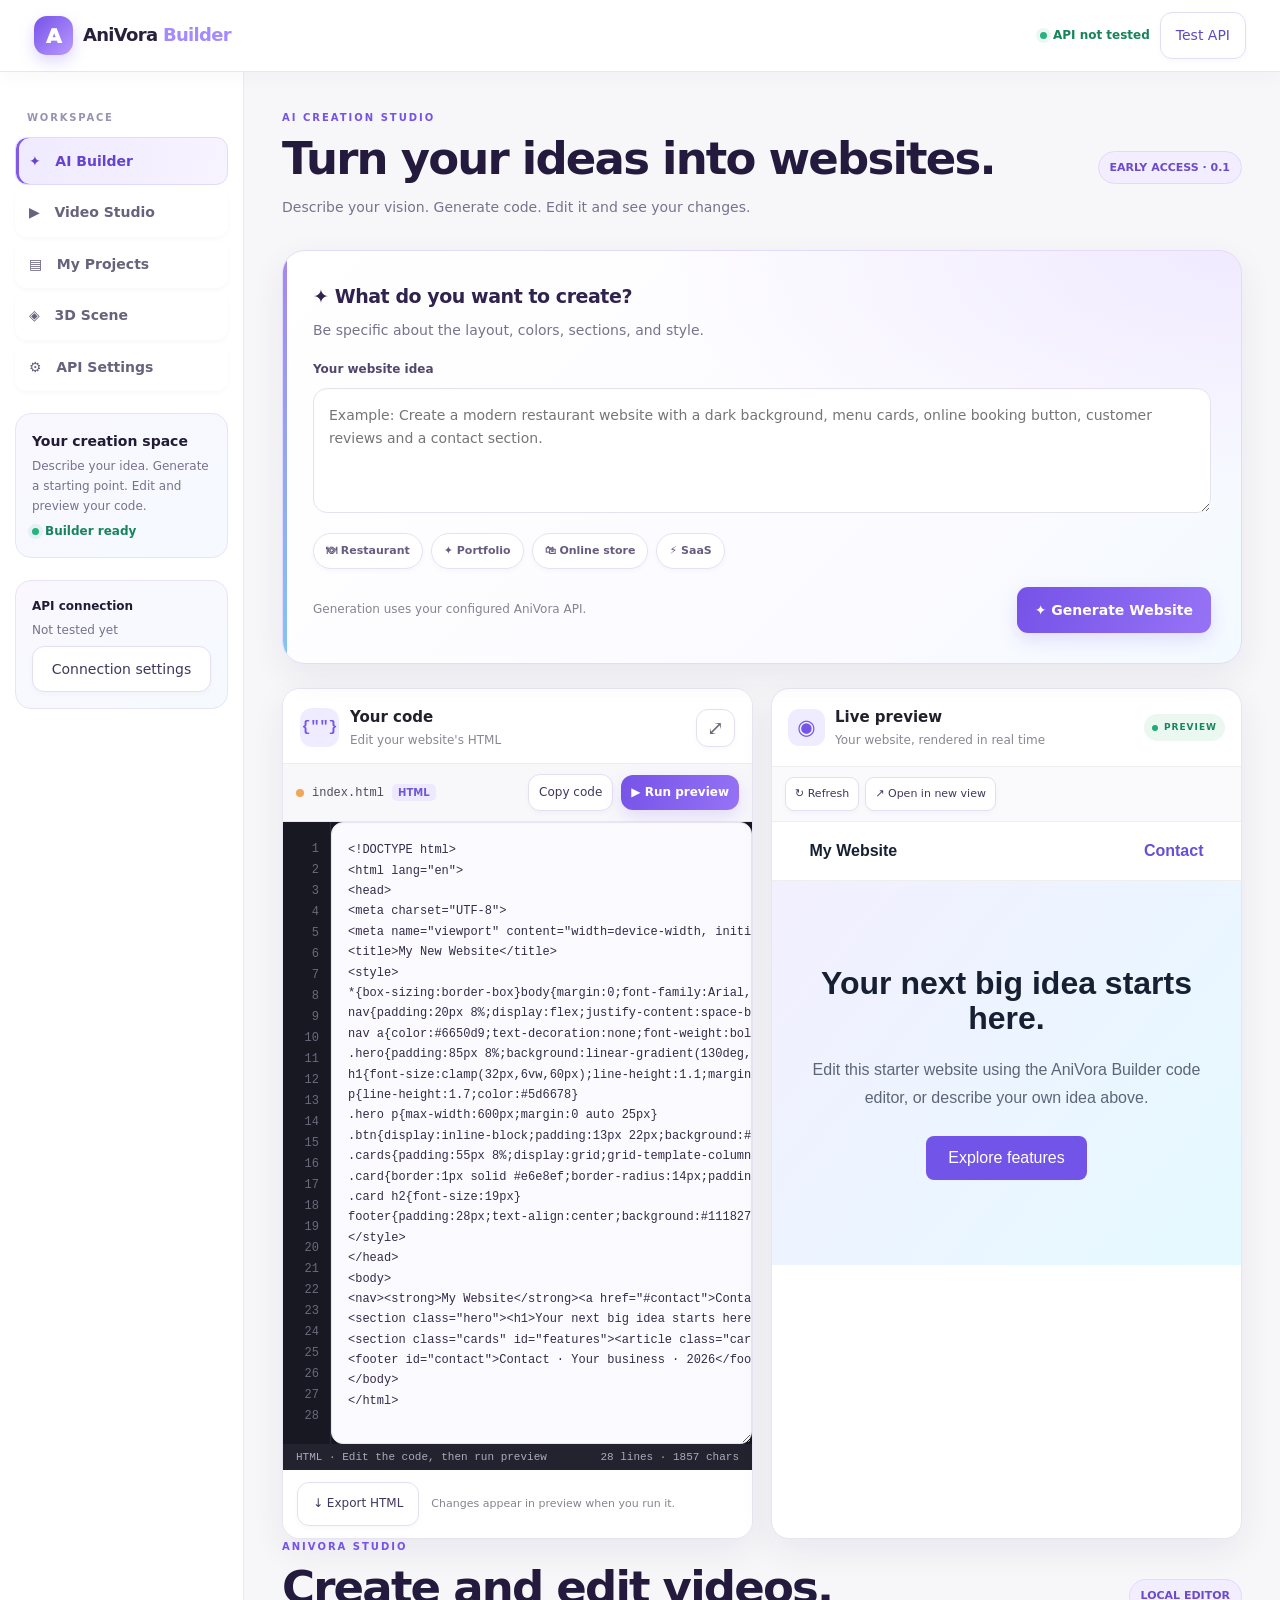
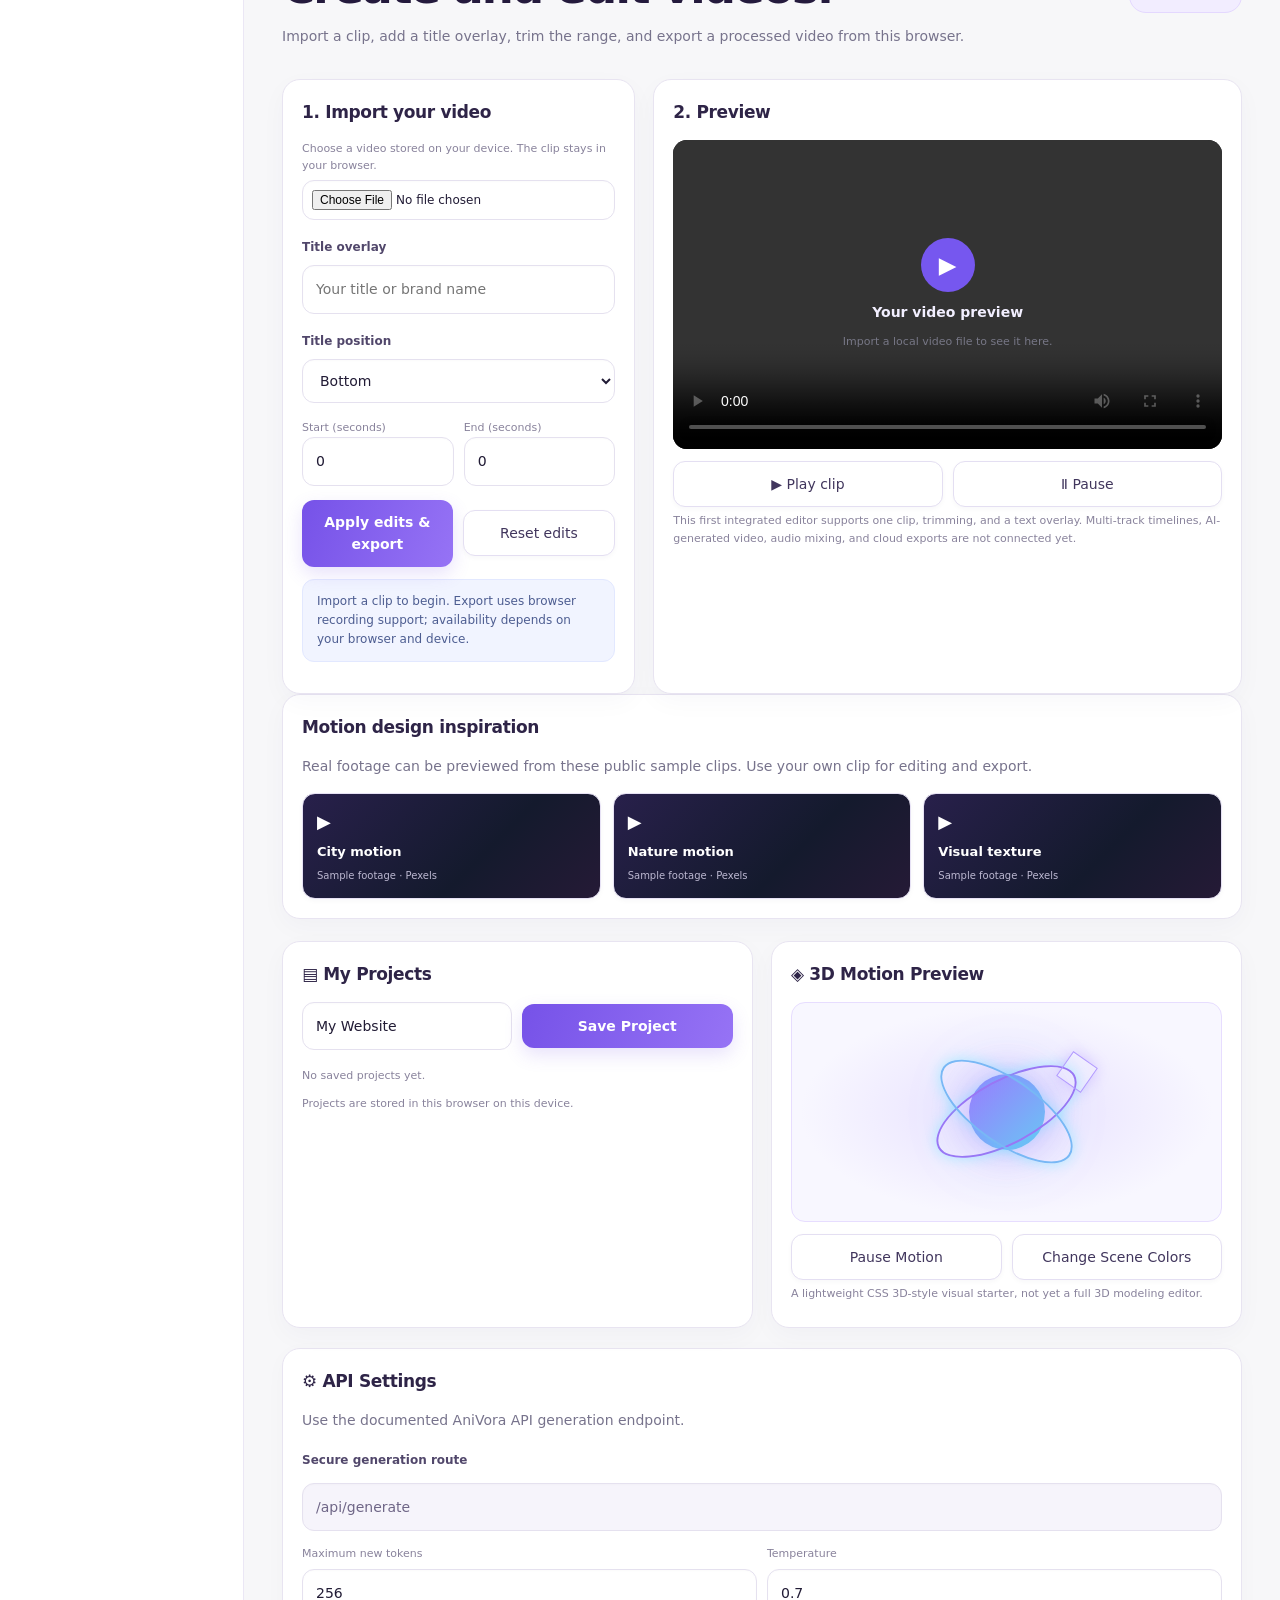
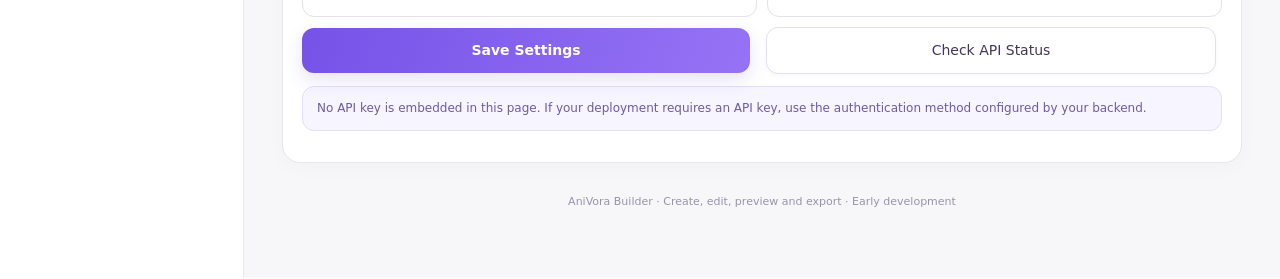
==== index.html @ 677baa64 "Make integrated Video Studio visible in Builder" ====
<!DOCTYPE html>
<html lang="en">
<head>
<meta charset="UTF-8">
<meta name="viewport" content="width=device-width, initial-scale=1.0">
<meta name="theme-color" content="#f7f7fc">
<title>AniVora Builder — AI Creation Studio</title>
<style>
:root{--bg:#080a12;--panel:#10131f;--panel2:#171b2b;--line:#292e43;--text:#f4f5ff;--muted:#929ab5;--purple:#9167ff;--cyan:#46e5f5;--green:#6cf0b4;--red:#ff758c}
*{box-sizing:border-box}
body{margin:0;background:radial-gradient(ellipse at 70% -10%,#22204a 0,transparent 42%),var(--bg);color:var(--text);font:14px/1.5 system-ui,-apple-system,Segoe UI,sans-serif}
button,input,textarea,select{font:inherit}
button{cursor:pointer;border:1px solid var(--line);border-radius:9px;padding:10px 13px;color:var(--text);background:var(--panel2)}
button:hover{border-color:var(--purple)}
button:disabled{opacity:.55;cursor:wait}
input,textarea,select{width:100%;color:var(--text);background:#090c16;border:1px solid var(--line);border-radius:9px;padding:11px;outline:none}
input:focus,textarea:focus{border-color:var(--purple)}
textarea{resize:vertical}
a{color:var(--cyan)}
.topbar{height:65px;padding:0 20px;display:flex;align-items:center;justify-content:space-between;gap:12px;border-bottom:1px solid var(--line);background:#090b14ed;position:sticky;top:0;z-index:5}
.brand{display:flex;align-items:center;gap:10px;font-weight:800;font-size:17px;letter-spacing:-.5px}
.logo{width:35px;height:35px;border-radius:11px;display:grid;place-items:center;background:linear-gradient(135deg,var(--purple),var(--cyan));color:#080a12;font-weight:950;font-size:20px}
.status{font-size:11px;color:var(--green);display:flex;align-items:center;gap:6px}
.dot{width:7px;height:7px;border-radius:50%;background:var(--green)}
.top-actions{display:flex;gap:8px;align-items:center}
.primary{background:linear-gradient(110deg,#8058f5,#a56bff);border:0;color:white;font-weight:750}
.secondary{background:transparent}
.layout{display:grid;grid-template-columns:225px minmax(0,1fr);min-height:calc(100vh - 65px)}
.sidebar{padding:20px 13px;border-right:1px solid var(--line);background:#0c0f19}
.nav-label{color:#66708f;font-size:10px;font-weight:800;letter-spacing:1.6px;padding:12px 10px 7px}
.nav{display:flex;align-items:center;gap:10px;width:100%;background:transparent;border-color:transparent;text-align:left;color:#aeb5cc;margin:2px 0}
.nav.active{background:#28203f;color:white;border-color:#4a3b71}
.side-card{margin-top:25px;padding:14px;border:1px solid var(--line);border-radius:12px;background:linear-gradient(150deg,#19182e,#10131f)}
.side-card p{color:var(--muted);font-size:12px}
main{min-width:0;padding:26px;max-width:1600px;width:100%;margin:0 auto}
.heading{display:flex;justify-content:space-between;align-items:flex-start;gap:15px;margin-bottom:23px}
h1{font-size:clamp(24px,3vw,34px);line-height:1.2;letter-spacing:-1px;margin:0 0 8px}
h2{font-size:16px;margin:0}
p{margin:5px 0;color:var(--muted)}
.eyebrow{color:var(--cyan);font-size:10px;letter-spacing:2px;font-weight:800;margin-bottom:8px}
.badge{border:1px solid #3c365e;border-radius:30px;color:#c9b9ff;padding:5px 9px;font-size:11px;white-space:nowrap}
.generator{border:1px solid #39304f;border-radius:16px;padding:20px;background:linear-gradient(130deg,#18152c,#111521 68%,#10202a);margin-bottom:20px}
.prompt-label{display:block;font-weight:700;margin:15px 0 8px}
#prompt{min-height:105px}
.prompt-tools{display:flex;justify-content:space-between;align-items:center;gap:10px;flex-wrap:wrap;margin-top:12px}
.examples{display:flex;gap:7px;flex-wrap:wrap;margin-top:12px}
.examples button{font-size:11px;color:#c3c8dc;padding:7px 9px}
.workspace{display:grid;grid-template-columns:minmax(0,1fr) minmax(0,1fr);gap:16px}
.panel{border:1px solid var(--line);background:#0d101b;border-radius:14px;overflow:hidden;min-width:0}
.panel-head{min-height:51px;padding:10px 14px;border-bottom:1px solid var(--line);display:flex;justify-content:space-between;align-items:center;gap:8px;flex-wrap:wrap}
.panel-head small{color:var(--muted)}
.panel-body{padding:13px}
.tabs{display:flex;gap:5px}
.tabs button{font-size:11px;padding:6px 9px}
.tabs button.active{background:#302449;border-color:#6e51a6}
#code{font:12px/1.6 ui-monospace,SFMono-Regular,Consolas,monospace;min-height:365px;white-space:pre;overflow:auto;tab-size:2}
#preview{display:block;width:100%;height:420px;border:0;background:white}
.preview-tools{display:flex;gap:6px}
.preview-tools button{font-size:11px;padding:6px 8px}
.message{padding:10px 12px;border-radius:9px;margin:12px 0;font-size:12px;white-space:pre-wrap;overflow-wrap:anywhere}
.message.info{background:#171d31;color:#cbd4f4}
.message.success{background:#10281f;color:#9cf4c7}
.message.error{background:#311722;color:#ffb0be}
.hidden{display:none!important}
.bottom-grid{display:grid;grid-template-columns:1fr 1fr;gap:16px;margin-top:17px}
.section{border:1px solid var(--line);border-radius:13px;background:var(--panel);padding:16px;min-width:0}
.section h2{margin-bottom:12px}
.row{display:flex;gap:8px;align-items:center;flex-wrap:wrap}
.row>*{flex:1;min-width:0}
.small{font-size:11px;color:var(--muted)}
#projects{display:flex;flex-direction:column;gap:8px}
.project{display:flex;align-items:center;justify-content:space-between;gap:8px;padding:9px;background:#0b0e17;border:1px solid var(--line);border-radius:9px}
.project button{font-size:11px;padding:6px 8px}
.scene{height:190px;position:relative;overflow:hidden;border-radius:10px;background:radial-gradient(ellipse at center,#25204e,#090b15 70%);display:grid;place-items:center;margin-bottom:12px;perspective:700px}
.orb{position:absolute;width:100px;height:100px;border-radius:50%;background:radial-gradient(circle at 30% 25%,#c5faff,#8b6dff 35%,#2b1769 70%,#080a12);box-shadow:0 0 35px #9365ff99,0 0 80px #47e5f522;animation:float 4s ease-in-out infinite}
.ring{position:absolute;width:150px;height:55px;border:2px solid #75e9ff;border-radius:50%;transform:rotateX(68deg) rotateZ(-20deg);box-shadow:0 0 14px #48eaff66;animation:spin 9s linear infinite}
.ring.two{width:180px;height:70px;border-color:#a38aff;transform:rotateX(70deg) rotateZ(45deg);animation-direction:reverse}
.cube{position:absolute;width:34px;height:34px;border:1px solid #b6a1ff;transform:translate(70px,-36px) rotate(35deg);box-shadow:0 0 15px #9a75ff55;animation:float 3s ease-in-out infinite}
@keyframes float{50%{translate:0 -10px}}
@keyframes spin{to{rotate:360deg}}
footer{text-align:center;color:#656e8a;padding:25px 10px;font-size:11px}
@media(max-width:900px){.layout{grid-template-columns:1fr}.sidebar{display:none}main{padding:17px}.workspace{grid-template-columns:1fr}.bottom-grid{grid-template-columns:1fr}#code{min-height:300px}}
@media(max-width:500px){.topbar{padding:0 11px}.brand{font-size:14px}.top-actions button{padding:8px;font-size:11px}main{padding:12px}.generator{padding:13px}.heading{flex-direction:column}.badge{display:none}.prompt-tools button{flex:1}.panel-head{padding:9px}#preview{height:350px}}

/* Integrated AniVora art gallery styles */
:root{--bg:#0b0b10;--surface:#15151d;--raised:#1c1b26;--surface-soft:#111118;--text:#f2f2f5;--muted:#9a9aab;--line:#292833;--purple:#7c3aed;--pink:#ec4899;--blue:#60a5fa;--gradient:linear-gradient(115deg,var(--purple),var(--pink));--radius:14px;--shadow:0 18px 55px rgba(0,0,0,.26);--max:1240px}
*{box-sizing:border-box}html{scroll-behavior:smooth;scroll-padding-top:90px}body{margin:0;background:var(--bg);color:var(--text);font-family:Inter,system-ui,-apple-system,sans-serif;line-height:1.6;-webkit-font-smoothing:antialiased}a{color:inherit;text-decoration:none}button,input,textarea{font:inherit}button,a{-webkit-tap-highlight-color:transparent}button{cursor:pointer}img{display:block;max-width:100%}.section-wrap{width:min(var(--max),calc(100% - 48px));margin-inline:auto}.navbar{height:78px;padding:0 max(24px,calc((100vw - var(--max))/2));display:flex;align-items:center;gap:34px;position:sticky;top:0;z-index:20;background:rgba(11,11,16,.86);border-bottom:1px solid transparent;transition:background .25s,border-color .25s,backdrop-filter .25s}.navbar.scrolled{background:rgba(11,11,16,.76);backdrop-filter:blur(18px);border-color:rgba(255,255,255,.08)}.brand{display:inline-flex;align-items:center;gap:10px;white-space:nowrap;font-size:13px;font-weight:700;letter-spacing:.08em}.brand b{font-weight:500;color:var(--muted)}.brand-mark{display:grid;place-items:center;width:34px;height:34px;border-radius:11px;background:var(--gradient);font-size:19px;font-weight:800;letter-spacing:0;box-shadow:0 5px 22px rgba(124,58,237,.25)}.nav-links,.nav-actions{display:flex;align-items:center;gap:25px}.nav-links{margin-right:auto}.nav-links a{font-size:13px;color:#c5c4d0;transition:color .2s}.nav-links a:hover,.footer-column a:hover{color:#fff}.nav-actions{gap:10px}.search-box{height:40px;display:flex;align-items:center;gap:8px;padding:0 12px;background:var(--surface);border:1px solid var(--line);border-radius:11px;color:var(--muted)}.search-box span{font-size:23px;line-height:1}.search-box input{width:120px;background:none;border:0;outline:0;color:var(--text);font-size:12px}.search-box input::placeholder{color:var(--muted)}.button{min-height:42px;padding:0 17px;border-radius:11px;display:inline-flex;align-items:center;justify-content:center;gap:9px;font-weight:600;font-size:12px;border:1px solid transparent;transition:transform .2s,box-shadow .2s,background .2s,border-color .2s}.button:hover{transform:translateY(-2px)}.button-primary{background:var(--gradient);color:#fff;box-shadow:0 7px 24px rgba(124,58,237,.18)}.button-primary:hover{box-shadow:0 10px 30px rgba(236,72,153,.24)}.button-ghost{border-color:var(--line);color:#d6d4e0}.button-ghost:hover,.button-secondary:hover{border-color:#65517e;background:var(--raised)}.button-secondary{border-color:#383543;background:transparent;color:var(--text)}.menu-toggle{display:none;border:1px solid var(--line);background:var(--surface);color:var(--text);border-radius:10px;padding:8px 12px}
.hero{padding-top:72px;padding-bottom:100px;display:grid;grid-template-columns:1.1fr .9fr;gap:68px;align-items:center}.hero-copy{padding-block:18px}.eyebrow{font-size:10px;letter-spacing:.17em;font-weight:700;color:#c5a6ff;display:flex;align-items:center;gap:9px}.status-dot{width:7px;height:7px;background:#c084fc;border-radius:50%;box-shadow:0 0 12px #a855f7}.hero h1{font-size:clamp(42px,5.1vw,68px);line-height:1.08;letter-spacing:-.055em;margin:22px 0 20px;font-weight:800}.hero h1 span,.section-heading h2 span,.center-heading h2 span,.closing-cta h2 span{background:var(--gradient);color:transparent;background-clip:text;-webkit-background-clip:text}.hero-description{max-width:510px;color:var(--muted);font-size:15px;line-height:1.85;margin-bottom:28px}.prompt-box{padding:18px;background:var(--surface);border:1px solid #34313f;border-radius:18px;box-shadow:var(--shadow)}.prompt-box:focus-within{border-color:#7950b6;box-shadow:0 0 0 3px rgba(124,58,237,.12),var(--shadow)}.prompt-box label{display:block;color:#dedce8;font-size:12px;font-weight:600;margin-bottom:9px}.prompt-box textarea{width:100%;resize:vertical;min-height:62px;background:transparent;color:var(--text);border:0;outline:0;font-size:13px;line-height:1.65}.prompt-box textarea::placeholder{color:#777586}.prompt-bottom{display:flex;align-items:center;justify-content:space-between;gap:10px;border-top:1px solid var(--line);padding-top:13px}.prompt-hint{font-size:11px;color:var(--muted)}.generate-button{min-height:39px}.suggestions{display:flex;align-items:center;flex-wrap:wrap;gap:8px;margin-top:17px}.suggestions>span{font-size:11px;color:var(--muted);margin-right:2px}.chip{border:1px solid var(--line);background:#111118;color:#c9c7d5;border-radius:999px;padding:7px 11px;font-size:10px;transition:all .2s}.chip:hover{border-color:#8b5cf6;color:#fff;background:#21152f}.form-note{min-height:20px;color:#c4b5fd;font-size:11px;margin:10px 0 0}.hero-art{position:relative;min-height:510px;border-radius:24px;overflow:visible}.hero-art>img{width:100%;height:510px;object-fit:cover;border-radius:24px;border:1px solid #35303f;box-shadow:var(--shadow);filter:saturate(.8)}.hero-art:after{content:"";position:absolute;inset:35% 0 0;border-radius:0 0 24px 24px;background:linear-gradient(transparent,rgba(11,11,16,.55));pointer-events:none}.art-caption{position:absolute;z-index:1;bottom:20px;left:20px;right:20px;display:flex;align-items:center;gap:12px}.caption-avatar{width:38px;height:38px;display:grid;place-items:center;background:var(--gradient);border-radius:12px}.art-caption strong,.art-caption small{display:block}.art-caption strong{font-size:12px}.art-caption small{font-size:10px;color:#d0ced9}.caption-spark{margin-left:auto;font-size:25px}.floating-tag{position:absolute;z-index:2;top:28px;left:-20px;border:1px solid rgba(255,255,255,.14);border-radius:12px;padding:11px 14px;background:rgba(21,21,29,.85);backdrop-filter:blur(12px);box-shadow:var(--shadow);font-size:11px}.floating-tag span{color:#d8b4fe;margin-right:7px}
.gallery-section{padding-top:35px;padding-bottom:105px}.section-heading{display:flex;justify-content:space-between;align-items:end;gap:20px;margin-bottom:28px}.section-heading h2,.center-heading h2{font-size:clamp(30px,3.5vw,43px);line-height:1.18;letter-spacing:-.04em;margin:10px 0}.section-heading p,.center-heading p{font-size:13px;color:var(--muted);margin:0}.text-link{font-size:12px;font-weight:600;color:#d7c5ff;white-space:nowrap;padding-bottom:5px}.text-link span{margin-left:8px}.category-tabs{display:flex;gap:8px;overflow-x:auto;padding:3px 0 18px;scrollbar-width:thin}.category-tab{flex:0 0 auto;border:1px solid var(--line);background:transparent;color:var(--muted);border-radius:10px;padding:9px 15px;font-size:11px;transition:all .2s}.category-tab:hover{color:var(--text);border-color:#6b4a91}.category-tab.active{background:rgba(124,58,237,.17);border-color:#8052c9;color:#e9d5ff}.gallery{columns:4;column-gap:16px}.art-card{break-inside:avoid;position:relative;overflow:hidden;border-radius:var(--radius);background:var(--surface);margin:0 0 16px;isolation:isolate;min-height:160px}.art-card img{width:100%;height:auto;min-height:180px;object-fit:cover;transition:transform .55s,opacity .45s;opacity:0}.art-card img.loaded{opacity:1}.art-card:hover img{transform:scale(1.04)}.art-overlay{position:absolute;inset:0;display:flex;flex-direction:column;justify-content:flex-end;padding:16px;background:linear-gradient(180deg,transparent 24%,rgba(7,7,12,.22) 48%,rgba(7,7,12,.94) 100%);opacity:0;transition:opacity .25s}.art-card:hover .art-overlay,.art-card:focus-within .art-overlay{opacity:1}.art-overlay p{font-size:12px;line-height:1.55;margin:0 0 13px}.art-overlay>div{display:flex;align-items:center;justify-content:space-between;gap:8px}.icon-button{border:1px solid rgba(255,255,255,.2);background:rgba(20,19,28,.75);color:#fff;border-radius:10px;padding:8px 10px;font-size:13px}.like-button[aria-pressed=true]{color:#ff82bc;border-color:#ec4899}.button-small{min-height:34px;padding:0 12px;font-size:10px;background:var(--gradient);color:#fff}.art-tag{position:absolute;top:12px;left:12px;padding:5px 9px;border:1px solid rgba(255,255,255,.18);background:rgba(11,11,16,.65);backdrop-filter:blur(10px);border-radius:999px;font-size:9px;color:#f1edf8}.empty-state{text-align:center;color:var(--muted);padding:50px 10px}.gallery-bottom{display:flex;justify-content:center;padding-top:24px}.gallery-bottom .button{min-width:190px}.features-section{padding:90px 0 100px;background:radial-gradient(ellipse at 50% 0%,rgba(124,58,237,.1),transparent 55%),#0e0d14;border-block:1px solid #201e29}.center-heading{text-align:center;max-width:650px;margin:0 auto 42px}.center-heading .eyebrow{justify-content:center}.center-heading h2{margin-top:12px}.feature-grid{display:grid;grid-template-columns:repeat(3,1fr);gap:16px}.feature-card{padding:27px;border:1px solid var(--line);background:linear-gradient(145deg,#171620,#111118);border-radius:var(--radius);transition:transform .25s,border-color .25s}.feature-card:hover{transform:translateY(-4px);border-color:#54406c}.feature-icon{width:44px;height:44px;display:grid;place-items:center;border-radius:13px;font-size:21px;margin-bottom:22px}.purple-icon{background:rgba(124,58,237,.18);color:#c4b5fd}.pink-icon{background:rgba(236,72,153,.14);color:#f9a8d4}.blue-icon{background:rgba(96,165,250,.14);color:#93c5fd}.feature-card h3{font-size:15px;margin:0 0 10px}.feature-card p{font-size:12px;line-height:1.8;color:var(--muted);min-height:65px;margin:0 0 19px}.feature-card>a{font-size:11px;color:#d8b4fe;font-weight:600}.feature-card>a span{margin-left:8px}
.pricing-section{padding-top:105px;padding-bottom:105px}.pricing-section .center-heading{margin-bottom:48px}.pricing-grid{display:grid;grid-template-columns:repeat(3,1fr);gap:16px;align-items:stretch}.price-card{position:relative;padding:28px 25px 24px;border:1px solid var(--line);border-radius:18px;background:var(--surface);display:flex;flex-direction:column}.price-card h3{font-size:16px;margin:0 0 4px}.price-description{font-size:11px;color:var(--muted);margin:0}.price{font-size:35px;font-weight:800;letter-spacing:-.04em;margin:22px 0 19px}.price small{font-size:11px;font-weight:400;letter-spacing:0;color:var(--muted)}.price-card ul{list-style:none;padding:18px 0 25px;margin:0 0 auto;border-top:1px solid var(--line)}.price-card li{font-size:11px;color:#d1cfdb;margin:12px 0}.price-card li::first-letter{color:#c4b5fd}.price-card .dimmed{color:#777586}.full-button{width:100%;margin-top:24px}.featured-price{border-color:#8b5cf6;background:linear-gradient(155deg,rgba(124,58,237,.16),#15151d 43%);box-shadow:0 0 0 1px rgba(124,58,237,.13),var(--shadow)}.popular-label{position:absolute;top:-12px;right:22px;background:var(--gradient);border-radius:999px;padding:5px 10px;font-size:8px;font-weight:800;letter-spacing:.08em}.price-footnote{font-size:9px;color:var(--muted);text-align:center;margin:12px 0 0}.closing-cta{margin-bottom:95px;border:1px solid #3b2d4f;border-radius:22px;padding:36px 40px;display:flex;align-items:center;justify-content:space-between;gap:24px;background:radial-gradient(ellipse at 90% 10%,rgba(236,72,153,.13),transparent 45%),radial-gradient(ellipse at 10% 90%,rgba(124,58,237,.17),transparent 50%),var(--surface)}.closing-cta h2{font-size:clamp(25px,3vw,35px);letter-spacing:-.04em;line-height:1.2;margin:12px 0}.closing-cta p{font-size:12px;color:var(--muted);margin:0}.closing-cta>.button{flex-shrink:0;min-height:47px}.footer{border-top:1px solid var(--line);background:#09090e;padding:52px 0 20px}.footer-grid{display:grid;grid-template-columns:2fr 1fr 1fr 1fr;gap:45px;padding-bottom:42px}.footer-brand p{font-size:11px;color:var(--muted);max-width:245px;line-height:1.8;margin:17px 0}.social-links{display:flex;gap:9px}.social-links a{display:grid;place-items:center;width:31px;height:31px;border:1px solid var(--line);border-radius:9px;color:#c9c5d4;font-size:14px}.social-links a:hover{border-color:#8052c9;color:#fff}.footer-column{display:flex;flex-direction:column;gap:11px}.footer-column h4{font-size:11px;margin:3px 0 8px}.footer-column a{font-size:10px;color:var(--muted);transition:color .2s}.footer-bottom{padding-top:18px;border-top:1px solid #211f29;display:flex;justify-content:space-between;gap:15px;color:#777586;font-size:9px}.gradient-heart{color:#ec4899}
[hidden]{display:none!important}
@media(min-width:1450px){.hero{padding-top:90px}.gallery{columns:4}}
@media(max-width:1100px){.navbar{gap:20px}.nav-links{gap:16px}.search-box input{width:85px}.hero{gap:40px}.gallery{columns:3}.hero-art,.hero-art>img{height:470px;min-height:470px}.hero h1{font-size:clamp(40px,5.3vw,60px)}}
@media(max-width:850px){.navbar{height:70px;flex-wrap:wrap;justify-content:space-between;padding-inline:24px}.menu-toggle{display:block;margin-left:auto}.nav-links{display:none;position:absolute;top:69px;left:16px;right:16px;padding:18px;background:var(--surface);border:1px solid var(--line);border-radius:14px;box-shadow:var(--shadow);flex-direction:column;align-items:stretch;gap:0}.nav-links.open{display:flex}.nav-links a{padding:11px 7px}.nav-actions{display:none}.hero{grid-template-columns:1fr 0.8fr;gap:28px;padding-top:55px;padding-bottom:75px}.hero-art,.hero-art>img{height:420px;min-height:420px}.floating-tag{left:-10px}.gallery{columns:2}.feature-grid,.pricing-grid{gap:12px}.feature-card{padding:20px}.price-card{padding:24px 18px}.footer-grid{gap:25px}}
@media(max-width:620px){.section-wrap{width:calc(100% - 32px)}.navbar{padding-inline:16px}.brand{font-size:11px}.brand-mark{width:31px;height:31px}.hero{grid-template-columns:1fr;padding-top:39px;padding-bottom:62px;gap:28px}.hero h1{font-size:clamp(40px,11vw,57px)}.hero-description{font-size:13px}.hero-art,.hero-art>img{height:370px;min-height:370px}.hero-art{margin-inline:8px}.floating-tag{left:-8px;top:17px}.art-caption{left:14px;right:14px;bottom:14px}.gallery-section{padding-bottom:70px}.section-heading{align-items:start;flex-direction:column;gap:12px}.section-heading h2,.center-heading h2{font-size:32px}.gallery{columns:2;column-gap:10px}.art-card{margin-bottom:10px;border-radius:11px}.art-card img{min-height:145px}.art-overlay{opacity:1;padding:10px;background:linear-gradient(180deg,transparent 38%,rgba(7,7,12,.9) 100%)}.art-overlay p{font-size:10px;line-height:1.4;margin-bottom:8px;display:-webkit-box;-webkit-line-clamp:3;-webkit-box-orient:vertical;overflow:hidden}.art-overlay>div{gap:5px}.icon-button{padding:5px 7px;font-size:11px}.button-small{min-height:29px;padding:0 8px;font-size:9px}.art-tag{top:7px;left:7px;font-size:8px;padding:4px 7px}.features-section{padding:70px 0}.center-heading{margin-bottom:30px}.feature-grid,.pricing-grid{grid-template-columns:1fr}.feature-card p{min-height:0}.price-card{padding:26px}.closing-cta{margin-bottom:65px;padding:27px 22px;align-items:flex-start;flex-direction:column}.closing-cta h2{font-size:28px}.footer-grid{grid-template-columns:1fr 1fr;gap:30px 20px}.footer-brand{grid-column:1/-1}.footer-bottom{flex-wrap:wrap}.footer-bottom span:last-child{width:100%}}
@media(max-width:360px){.gallery{columns:1}.hero h1{font-size:39px}.prompt-bottom{align-items:flex-start;flex-direction:column}.generate-button{width:100%}.footer-grid{gap:24px 12px}}
@media(prefers-reduced-motion:reduce){*,*::before,*::after{scroll-behavior:auto!important;transition:none!important;animation:none!important}}


/* AniVora Builder visual refresh — clean, gallery-led, mobile-first */
:root{--bg:#f5f5f7;--panel:#fff;--panel2:#f3f3f6;--line:#e6e6eb;--text:#19191f;--muted:#70717c;--purple:#7357e8;--cyan:#7357e8;--green:#159b68;--red:#d94c67}
body{background:#f5f5f7;color:#19191f;font-family:Inter,ui-sans-serif,system-ui,-apple-system,"Segoe UI",sans-serif}
button{color:#24242c;background:#fff;border:1px solid #e3e3e9;border-radius:10px;box-shadow:0 1px 2px #15151b08;transition:transform .18s,border-color .18s,box-shadow .18s}
button:hover{border-color:#b6a8ff;box-shadow:0 5px 16px #6d55d915;transform:translateY(-1px)}
input,textarea,select{color:#252530;background:#fff;border-color:#e0e0e7;border-radius:11px}
a{color:#7357e8}
.topbar{height:70px;padding:0 clamp(14px,3vw,32px);background:#fff;border-bottom:1px solid #e8e8ed;box-shadow:0 2px 12px #1b1b2505}
.brand{font-size:18px;color:#202027}
.logo{width:39px;height:39px;border-radius:12px;background:linear-gradient(135deg,#7657ef,#a58cff);color:white;box-shadow:0 5px 14px #7657ef30}
.status{color:#16865d}
.dot{background:#24b47e}
.layout{grid-template-columns:220px minmax(0,1fr);background:#f7f7f9}
.sidebar{background:#fff;border-right:1px solid #e8e8ed;padding:22px 12px}
.nav-label{color:#9696a2;letter-spacing:1.4px}
.nav{color:#646470;border-radius:10px}
.nav.active{background:#f0ecff;color:#6748dc;border-color:#e2d9ff;font-weight:750}
.side-card{border-color:#e8e3fa;background:linear-gradient(145deg,#faf8ff,#fff);border-radius:15px}
.side-card p{color:#777786}
main{padding:clamp(16px,3vw,34px);max-width:1500px}
.heading{align-items:center;margin-bottom:22px}
h1{color:#1e1d27;font-size:clamp(27px,3vw,38px);letter-spacing:-1.4px}
h2{color:#24232d}
p{color:#777783}
.eyebrow{color:#7657e9;letter-spacing:1.6px}
.badge{background:#f1edff;border-color:#e3dbff;color:#6e50d8;padding:7px 11px}
.generator{background:#fff;border:1px solid #e7e3f3;border-radius:20px;padding:clamp(16px,2.5vw,25px);box-shadow:0 8px 30px #28213b08;margin-bottom:22px}
.generator>div:first-child{color:#262431}
#prompt{min-height:112px;background:#fbfbfd;border-color:#e5e2ed}
.examples button{background:#faf9ff;border-color:#e8e2ff;color:#6551ba;border-radius:999px}
.prompt-tools .small,.small{color:#858591}
.primary{background:linear-gradient(115deg,#7357e8,#9877f5);color:white;border:0;box-shadow:0 6px 15px #7657e82b}
.primary:hover{background:linear-gradient(115deg,#6848dc,#8c69f0);border:0;box-shadow:0 8px 18px #7657e83b}
.secondary{background:#fff;color:#5f4ac1;border-color:#e3ddf7}
.workspace{gap:18px}
.panel,.section{background:#fff;border:1px solid #e8e8ee;border-radius:17px;box-shadow:0 5px 22px #25253206}
.panel-head{background:#fff;border-bottom-color:#eeeef2;padding:13px 16px}
.panel-head small{color:#898994}
.panel-body{padding:15px}
#code{background:#191923;color:#f5f3ff;border:1px solid #272738;border-radius:12px}
#preview{border:1px solid #ededf2;border-radius:10px}
.tabs button.active{background:#f0ecff;border-color:#dcd1ff;color:#6d4bdc}
.bottom-grid{gap:18px}
.section{padding:18px}
.section h2{margin-bottom:14px}
.scene{border-radius:14px;overflow:hidden}
.message{border-radius:11px}
footer{color:#777783}
#projects>div{border:1px solid #ececf1!important;border-radius:12px!important;background:#fff!important}
#projects button{margin:3px}
#settingsSection{box-shadow:0 5px 22px #25253206}
#settingsMessage{background:#f7f5ff;border-color:#e5defe;color:#6d5ba8}
#settingsSection .row>div{min-width:0}
#settingsSection input{margin-top:5px}
#settingsSection button{margin-right:6px}
#top,#gallery{scroll-margin-top:85px}
/* Gallery section remains part of the main page, styled as a polished discovery experience */
.gallery-section,.features-section,.pricing-section,.closing-cta,.footer{color:#20202a}
.gallery-section{background:#f7f7f9}
.art-card{border-radius:16px;box-shadow:0 5px 18px #18182112}
.feature-card,.price-card{background:#fff;border:1px solid #e8e8ee;box-shadow:0 6px 22px #25253207}
@media(max-width:900px){
 .layout{grid-template-columns:1fr}
 .sidebar{display:flex;gap:7px;align-items:center;overflow-x:auto;padding:10px 12px;border-right:0;border-bottom:1px solid #e8e8ed;position:sticky;top:70px;z-index:4;white-space:nowrap}
 .sidebar .nav-label,.sidebar .side-card{display:none}
 .nav{width:auto;flex:0 0 auto;margin:0;padding:9px 12px}
 main{padding:18px 14px}
 .workspace{grid-template-columns:1fr}
 #code{min-height:260px}
 #preview{height:350px}
}
@media(max-width:560px){
 .topbar{height:62px;padding:0 12px}
 .brand{font-size:16px;gap:8px}
 .logo{width:34px;height:34px}
 .top-actions{gap:5px}
 #testApi{padding:8px 9px;font-size:12px}
 .status{font-size:10px;max-width:96px}
 .sidebar{top:62px}
 .heading{display:block}
 .heading .badge{display:inline-block;margin-top:8px}
 .generator{padding:16px;border-radius:16px}
 .prompt-tools{align-items:stretch}
 .prompt-tools #generate{width:100%}
 .examples{gap:6px}
 .examples button{font-size:11px;padding:7px 9px}
 .panel-head{align-items:flex-start}
 .panel-body{padding:10px}
 .row{flex-wrap:wrap}
 .row>*{min-width:0}
 #settingsSection .row>div{width:100%}
}


/* Focused prompt and editor experience */
.generator{position:relative;overflow:hidden}
.generator:before{content:"";position:absolute;left:0;top:0;bottom:0;width:4px;background:linear-gradient(#8b6cff,#d0bfff)}
.generator>div:first-child{font-size:19px!important;letter-spacing:-.3px}
.generator>p{font-size:14px;margin-top:7px}
.prompt-label{font-size:13px;color:#555363}
#prompt{font-size:14px;line-height:1.7;min-height:125px;padding:15px;box-shadow:inset 0 1px 2px #17131e05}
.prompt-tools .small{max-width:60%;font-size:12px}
#generate{padding:12px 18px;border-radius:11px}
.editor-panel{overflow:hidden;transition:all .2s}
.editor-titlebar{display:flex;align-items:center;justify-content:space-between;padding:16px 17px 13px;background:#fff;border-bottom:1px solid #ececf1}
.editor-heading{display:flex;align-items:center;gap:11px}
.editor-symbol{display:grid;place-items:center;width:39px;height:39px;border-radius:12px;background:#f0ecff;color:#7357e8;font:800 15px ui-monospace,monospace}
.editor-heading strong,.preview-heading-copy strong{display:block;font-size:15px;color:#22212b}
.editor-heading small,.preview-heading-copy small{display:block;font-size:12px;color:#888793;margin-top:2px}
.editor-icon-button{font-size:20px;line-height:1;padding:8px 10px;color:#686574}
.editor-toolbar{display:flex;justify-content:space-between;align-items:center;gap:10px;padding:10px 13px;background:#f8f8fb;border-bottom:1px solid #e8e8ef}
.editor-file,.editor-actions{display:flex;align-items:center;gap:8px}
.editor-file{font:12px ui-monospace,SFMono-Regular,monospace;color:#4d4b59}
.file-dot{width:8px;height:8px;border-radius:50%;background:#f1a65a}
.file-type{font:700 10px system-ui;color:#6f54d8;background:#eee9ff;border-radius:5px;padding:3px 6px}
.editor-actions button{font-size:12px;padding:8px 10px}
.editor-shell{display:grid;grid-template-columns:48px minmax(0,1fr);min-height:380px;max-height:680px;background:#171821;overflow:hidden}
.line-gutter{padding:17px 11px 17px 0;text-align:right;white-space:pre;overflow:hidden;user-select:none;background:#171821;color:#686b7b;border-right:1px solid #2b2d3a;font:12px/1.75 ui-monospace,SFMono-Regular,Consolas,monospace}
#code{display:block;width:100%;min-width:0;min-height:380px;height:100%;max-height:680px;margin:0;padding:17px 16px;border:0;border-radius:0;outline:none;resize:vertical;background:#171821;color:#e5e3f4;caret-color:#b7a1ff;font:12px/1.75 ui-monospace,SFMono-Regular,Consolas,monospace;tab-size:2;white-space:pre;overflow:auto;scrollbar-color:#444456 #171821}
#code:focus{border:0;box-shadow:inset 2px 0 #8062ef}
.editor-statusbar{display:flex;justify-content:space-between;gap:8px;padding:7px 13px;background:#22232e;color:#aaaabd;font:11px ui-monospace,SFMono-Regular,monospace}
.editor-footer-actions{display:flex;align-items:center;gap:12px;padding:12px 14px;background:#fff}
.editor-footer-actions button{font-size:12px}
.editor-footer-actions span{font-size:11px;color:#858491}
.editor-panel.expanded{position:relative;z-index:6;box-shadow:0 16px 55px #2420351f}
.editor-panel.expanded .editor-shell,.editor-panel.expanded #code{max-height:75vh;height:75vh}
.preview-panel{overflow:hidden}
.preview-heading{display:flex;align-items:center;gap:10px;padding:16px;border-bottom:1px solid #eeeef2}
.preview-heading-icon{display:grid;place-items:center;width:37px;height:37px;border-radius:11px;background:#f0ecff;color:#7456e7;font-size:21px}
.preview-heading-copy{flex:1}
.preview-live{display:flex;align-items:center;gap:6px;font-size:9px;font-weight:800;letter-spacing:1px;color:#16865d;background:#eaf8f1;border-radius:20px;padding:6px 8px}
.preview-live span{width:6px;height:6px;border-radius:50%;background:#20ad75}
.preview-tools{padding:10px 13px;background:#fafafd;border-bottom:1px solid #eeeef2}
.preview-tools button{font-size:11px;padding:7px 9px}
.preview-panel #preview{height:480px;border:0;border-radius:0}
@media(max-width:560px){
 .generator>div:first-child{font-size:17px!important}
 .prompt-tools .small{max-width:none}
 .editor-titlebar{padding:13px}
 .editor-toolbar{align-items:flex-start;flex-direction:column}
 .editor-actions{width:100%}
 .editor-actions button{flex:1}
 .editor-shell{grid-template-columns:35px minmax(0,1fr);min-height:310px}
 #code{min-height:310px;padding:13px 10px;font-size:11px}
 .line-gutter{padding:13px 7px 13px 0;font-size:11px}
 .editor-footer-actions{justify-content:space-between;align-items:flex-start;flex-wrap:wrap}
 .preview-panel #preview{height:380px}
}


/* Integrated local video studio */
.studio-section{margin-bottom:22px}.studio-section.hidden{display:none!important}.studio-grid{display:grid;grid-template-columns:minmax(260px,.75fr) minmax(0,1.25fr);gap:18px}.studio-controls,.studio-preview{min-width:0}.studio-controls input[type=file]{font-size:12px;padding:9px}.studio-trim{margin-top:12px}.video-stage{position:relative;min-height:260px;aspect-ratio:16/9;background:#15151d;border-radius:14px;overflow:hidden;display:grid;place-items:center;margin-top:14px}.video-stage video{display:block;width:100%;max-height:520px;aspect-ratio:16/9;object-fit:contain;background:#101015}.video-empty{position:absolute;inset:0;display:flex;align-items:center;justify-content:center;flex-direction:column;gap:9px;color:#777786;pointer-events:none}.video-empty span{display:grid;place-items:center;width:54px;height:54px;border-radius:50%;background:#7657ef;color:white;font-size:23px}.video-empty strong{color:#f2efff}.video-empty small{font-size:11px}.video-title-overlay{position:absolute;left:5%;right:5%;color:white;font-size:clamp(18px,3vw,38px);font-weight:850;text-align:center;text-shadow:0 3px 14px #000,0 1px 4px #000;pointer-events:none;overflow-wrap:anywhere}.video-title-overlay.bottom{bottom:9%}.video-title-overlay.center{top:50%;transform:translateY(-50%)}.video-title-overlay.top{top:9%}.sample-video-row{display:grid;grid-template-columns:repeat(3,minmax(0,1fr));gap:12px;margin-top:14px}.sample-video{min-height:100px;text-align:left;display:flex;flex-direction:column;align-items:flex-start;justify-content:flex-end;gap:5px;padding:14px;border-radius:13px;color:white;background:linear-gradient(135deg,#28204b,#141a2d 60%,#251a36);border:1px solid #e6e1f4}.sample-video span{font-size:18px}.sample-video strong{font-size:13px}.sample-video small{font-size:10px;color:#bcb8d1}@media(max-width:760px){.studio-grid{grid-template-columns:1fr}.sample-video-row{grid-template-columns:1fr}.video-stage{min-height:180px}.studio-section .heading{display:block}}

</style>
<link rel="stylesheet" href="/styles.css">
</head>
<body>
<header class="topbar">
  <div class="brand"><div class="logo">A</div><span>AniVora <span style="color:#a48aff">Builder</span></span></div>
  <div class="top-actions">
    <span class="status"><span class="dot"></span><span id="apiStatus">API not tested</span></span>
    <button id="testApi" class="secondary">Test API</button>
  </div>
</header>

<div class="layout">
<aside class="sidebar">
  <div class="nav-label">WORKSPACE</div>
  <button class="nav active" data-section="builder">✦ &nbsp; AI Builder</button>
  <button class="nav" data-section="videoStudio">▶ &nbsp; Video Studio</button>
  <button class="nav" data-section="projectsSection">▤ &nbsp; My Projects</button>
  <button class="nav" data-section="sceneSection">◈ &nbsp; 3D Scene</button>
  <button class="nav" data-section="settingsSection">⚙ &nbsp; API Settings</button>
  <div class="side-card">
    <div style="font-weight:750">Your creation space</div>
    <p>Describe your idea. Generate a starting point. Edit and preview your code.</p>
    <div class="status"><span class="dot"></span> Builder ready</div>
  </div>
  <div class="side-card">
    <div style="font-size:12px;font-weight:750">API connection</div>
    <p id="sideApi">Not tested yet</p>
    <button style="width:100%" onclick="document.getElementById('settingsSection').scrollIntoView({behavior:'smooth'})">Connection settings</button>
  </div>
</aside>

<main>
  <section id="builder">
    <div class="heading">
      <div><div class="eyebrow">AI CREATION STUDIO</div><h1>Turn your ideas into websites.</h1><p>Describe your vision. Generate code. Edit it and see your changes.</p></div>
      <span class="badge">EARLY ACCESS · 0.1</span>
    </div>

    <div class="generator">
      <div style="font-size:16px;font-weight:800">✦ What do you want to create?</div>
      <p>Be specific about the layout, colors, sections, and style.</p>
      <label class="prompt-label" for="prompt">Your website idea</label>
      <textarea id="prompt" placeholder="Example: Create a modern restaurant website with a dark background, menu cards, online booking button, customer reviews and a contact section."></textarea>
      <div class="examples">
        <button data-prompt="Create a modern restaurant website with a hero section, food menu cards, customer reviews and a reservation button.">🍽 Restaurant</button>
        <button data-prompt="Create a professional portfolio website with an introduction, skills, projects, about section and contact form.">✦ Portfolio</button>
        <button data-prompt="Create a modern online store with a hero banner, product cards, prices, categories and shopping buttons.">🛍 Online store</button>
        <button data-prompt="Create a SaaS landing page with a hero section, features, pricing cards, testimonials and a call to action.">⚡ SaaS</button>
      </div>
      <div class="prompt-tools">
        <span class="small">Generation uses your configured AniVora API.</span>
        <button id="generate" class="primary">✦ Generate Website</button>
      </div>
      <div id="generationMessage" class="message info hidden"></div>
    </div>

    <div class="workspace">
      <section class="panel editor-panel" id="editorPanel">
        <div class="editor-titlebar">
          <div class="editor-heading">
            <span class="editor-symbol">{"</>"}</span>
            <div><strong>Your code</strong><small id="codeLanguage">Edit your website's HTML</small></div>
          </div>
          <button id="expandEditor" class="editor-icon-button" type="button" aria-label="Expand editor" title="Expand editor">⤢</button>
        </div>
        <div class="editor-toolbar">
          <div class="editor-file"><span class="file-dot"></span><span>index.html</span><span class="file-type">HTML</span></div>
          <div class="editor-actions">
            <button id="copyCode" type="button">Copy code</button>
            <button id="updatePreview" class="primary" type="button">▶ Run preview</button>
          </div>
        </div>
        <div class="editor-shell">
          <div class="line-gutter" id="lineGutter" aria-hidden="true">1</div>
          <textarea id="code" spellcheck="false" autocapitalize="off" autocomplete="off" autocorrect="off" wrap="off" aria-label="Website HTML code" aria-describedby="editorHelp"></textarea>
        </div>
        <div class="editor-statusbar"><span id="editorHelp">HTML · Edit the code, then run preview</span><span id="editorStats">1 line</span></div>
        <div class="editor-footer-actions"><button id="download" type="button">↓ Export HTML</button><span>Changes appear in preview when you run it.</span></div>
      </section>

      <section class="panel preview-panel">
        <div class="preview-heading">
          <div class="preview-heading-icon">◉</div>
          <div class="preview-heading-copy"><strong>Live preview</strong><small>Your website, rendered in real time</small></div>
          <span class="preview-live"><span></span> PREVIEW</span>
        </div>
        <div class="preview-tools"><button id="refresh" type="button">↻ Refresh</button><button id="openPreview" type="button">↗ Open in new view</button></div>
        <iframe id="preview" title="Generated website preview" sandbox="allow-scripts allow-forms allow-modals allow-popups"></iframe>
      </section>
    </div>
  </section>

  <section id="videoStudio" class="studio-section">
    <div class="heading"><div><div class="eyebrow">ANIVORA STUDIO</div><h1>Create and edit videos.</h1><p>Import a clip, add a title overlay, trim the range, and export a processed video from this browser.</p></div><span class="badge">LOCAL EDITOR</span></div>
    <div class="studio-grid">
      <section class="section studio-controls">
        <h2>1. Import your video</h2>
        <p class="small">Choose a video stored on your device. The clip stays in your browser.</p>
        <input id="studioFile" type="file" accept="video/*">
        <label class="prompt-label" for="studioTitle">Title overlay</label>
        <input id="studioTitle" maxlength="90" placeholder="Your title or brand name">
        <label class="prompt-label" for="studioPosition">Title position</label>
        <select id="studioPosition"><option value="bottom">Bottom</option><option value="center">Center</option><option value="top">Top</option></select>
        <div class="row studio-trim"><div><label class="small" for="trimStart">Start (seconds)</label><input id="trimStart" type="number" min="0" step="0.1" value="0"></div><div><label class="small" for="trimEnd">End (seconds)</label><input id="trimEnd" type="number" min="0" step="0.1" value="0"></div></div>
        <div class="row" style="margin-top:14px"><button id="studioApply" class="primary">Apply edits &amp; export</button><button id="studioReset">Reset edits</button></div>
        <div id="studioMessage" class="message info">Import a clip to begin. Export uses browser recording support; availability depends on your browser and device.</div>
      </section>
      <section class="section studio-preview">
        <h2>2. Preview</h2>
        <div class="video-stage" id="videoStage">
          <video id="studioVideo" controls playsinline></video>
          <canvas id="studioCanvas" class="hidden"></canvas>
          <div id="studioOverlay" class="video-title-overlay"></div>
          <div id="studioEmpty" class="video-empty"><span>▶</span><strong>Your video preview</strong><small>Import a local video file to see it here.</small></div>
        </div>
        <div class="row" style="margin-top:12px"><button id="studioPlay">▶ Play clip</button><button id="studioPause">Ⅱ Pause</button></div>
        <p class="small">This first integrated editor supports one clip, trimming, and a text overlay. Multi-track timelines, AI-generated video, audio mixing, and cloud exports are not connected yet.</p>
      </section>
    </div>
    <section class="section studio-inspiration"><h2>Motion design inspiration</h2><p>Real footage can be previewed from these public sample clips. Use your own clip for editing and export.</p>
      <div class="sample-video-row">
        <button type="button" class="sample-video" data-sample="https://videos.pexels.com/video-files/3129671/3129671-hd_1920_1080_25fps.mp4"><span>▶</span><strong>City motion</strong><small>Sample footage · Pexels</small></button>
        <button type="button" class="sample-video" data-sample="https://videos.pexels.com/video-files/3129595/3129595-hd_1920_1080_25fps.mp4"><span>▶</span><strong>Nature motion</strong><small>Sample footage · Pexels</small></button>
        <button type="button" class="sample-video" data-sample="https://videos.pexels.com/video-files/3129957/3129957-hd_1920_1080_25fps.mp4"><span>▶</span><strong>Visual texture</strong><small>Sample footage · Pexels</small></button>
      </div>
    </section>
  </section>

  <div class="bottom-grid">
    <section id="projectsSection" class="section">
      <h2>▤ My Projects</h2>
      <div class="row"><input id="projectName" placeholder="Project name" value="My Website"><button id="saveProject" class="primary">Save Project</button></div>
      <div id="projects" style="margin-top:12px"></div>
      <p class="small">Projects are stored in this browser on this device.</p>
    </section>

    <section id="sceneSection" class="section">
      <h2>◈ 3D Motion Preview</h2>
      <div class="scene" id="scene"><div class="orb"></div><div class="ring"></div><div class="ring two"></div><div class="cube"></div></div>
      <div class="row">
        <button id="animateScene">Pause Motion</button>
        <button id="newScene">Change Scene Colors</button>
      </div>
      <p class="small">A lightweight CSS 3D-style visual starter, not yet a full 3D modeling editor.</p>
    </section>
  </div>

  <section id="settingsSection" class="section" style="margin-top:17px">
    <h2>⚙ API Settings</h2>
    <p>Use the documented AniVora API generation endpoint.</p>
    <label class="prompt-label" for="apiUrl">Secure generation route</label>
    <input id="apiUrl" value="/api/generate" autocomplete="off" readonly>
    <div class="row" style="margin-top:10px">
      <div><label class="small" for="maxTokens">Maximum new tokens</label><input id="maxTokens" type="number" value="256" min="32" max="2048"></div>
      <div><label class="small" for="temperature">Temperature</label><input id="temperature" type="number" value="0.7" min="0" max="2" step="0.1"></div>
    </div>
    <div class="row" style="margin-top:10px">
      <button id="saveSettings" class="primary">Save Settings</button>
      <button id="checkStatus">Check API Status</button>
    </div>
    <div id="settingsMessage" class="message info">No API key is embedded in this page. If your deployment requires an API key, use the authentication method configured by your backend.</div>
  </section>

  <footer>AniVora Builder · Create, edit, preview and export · Early development</footer>
</main>
</div>

<script>
"use strict";

const DEFAULT_API = "/api/generate";
const $ = (id) => document.getElementById(id);

const starterHTML = `<!DOCTYPE html>
<html lang="en">
<head>
<meta charset="UTF-8">
<meta name="viewport" content="width=device-width, initial-scale=1">
<title>My New Website</title>
<style>
*{box-sizing:border-box}body{margin:0;font-family:Arial,sans-serif;color:#172033}
nav{padding:20px 8%;display:flex;justify-content:space-between;align-items:center;border-bottom:1px solid #eee}
nav a{color:#6650d9;text-decoration:none;font-weight:bold}
.hero{padding:85px 8%;background:linear-gradient(130deg,#f3efff,#e5faff);text-align:center}
h1{font-size:clamp(32px,6vw,60px);line-height:1.1;margin:0 auto 20px;max-width:800px}
p{line-height:1.7;color:#5d6678}
.hero p{max-width:600px;margin:0 auto 25px}
.btn{display:inline-block;padding:13px 22px;background:#7254e8;color:white;border-radius:8px;text-decoration:none}
.cards{padding:55px 8%;display:grid;grid-template-columns:repeat(auto-fit,minmax(190px,1fr));gap:18px}
.card{border:1px solid #e6e8ef;border-radius:14px;padding:22px}
.card h2{font-size:19px}
footer{padding:28px;text-align:center;background:#111827;color:white}
</style>
</head>
<body>
<nav><strong>My Website</strong><a href="#contact">Contact</a></nav>
<section class="hero"><h1>Your next big idea starts here.</h1><p>Edit this starter website using the AniVora Builder code editor, or describe your own idea above.</p><a class="btn" href="#features">Explore features</a></section>
<section class="cards" id="features"><article class="card"><h2>Beautiful design</h2><p>A clean, responsive layout that adapts to different screens.</p></article><article class="card"><h2>Made for you</h2><p>Replace this text with your own products, services, or story.</p></article><article class="card"><h2>Get started</h2><p>Customize the design and export the HTML when ready.</p></article></section>
<footer id="contact">Contact · Your business · 2026</footer>
</body>
</html>`;

let currentHTML = starterHTML;
let animationPaused = false;

function showMessage(id, text, type = "info") {
  const element = $(id);
  element.className = "message " + type;
  element.textContent = text;
  element.classList.remove("hidden");
}

function setAPIStatus(text, ok = false) {
  $("apiStatus").textContent = text;
  $("sideApi").textContent = text;
  const dot = document.querySelector(".status .dot");
  if (dot) dot.style.background = ok ? "var(--green)" : "var(--red)";
}

function getSettings() {
  return {
    endpoint: DEFAULT_API,
    maxTokens: Math.max(32, Math.min(2048, Number($("maxTokens").value) || 256)),
    temperature: Math.max(0, Math.min(2, Number($("temperature").value) || 0.7))
  };
}

function saveSettings() {
  const settings = getSettings();
  if (settings.endpoint !== DEFAULT_API) {
    showMessage("settingsMessage", "AniVora Builder uses its secure same-origin /api/generate route.", "error");
    return;
  }
  try {
    localStorage.setItem("anivora-builder-settings", JSON.stringify(settings));
    showMessage("settingsMessage", "Settings saved on this device.", "success");
  } catch (error) {
    showMessage("settingsMessage", "Could not save settings in this browser.", "error");
  }
}

function loadSettings() {
  try {
    const saved = JSON.parse(localStorage.getItem("anivora-builder-settings") || "null");
    if (saved) {
      $("apiUrl").value = DEFAULT_API;
      $("maxTokens").value = saved.maxTokens || 256;
      $("temperature").value = saved.temperature ?? 0.7;
    }
  } catch (error) {
    console.warn("Could not load saved settings.");
  }
}

function syncEditorStats() {
  const editor = $("code");
  const lines = editor.value.split("\n").length;
  $("lineGutter").textContent = Array.from({length: lines}, (_, i) => i + 1).join("\n");
  $("editorStats").textContent = lines + (lines === 1 ? " line" : " lines") + " · " + editor.value.length + " chars";
  $("lineGutter").scrollTop = editor.scrollTop;
}
function updatePreview() {
  currentHTML = $("code").value;
  $("preview").srcdoc = currentHTML;
  syncEditorStats();
}

function extractGeneratedText(data) {
  if (typeof data === "string") return data;
  if (data && typeof data === "object") {
    if (typeof data.generated_text === "string") return data.generated_text;
    if (typeof data.text === "string") return data.text;
    if (typeof data.output === "string") return data.output;
    if (typeof data.content === "string") return data.content;
    if (typeof data.response === "string") return data.response;
    if (typeof data.website?.html === "string") return data.website.html;
  }
  return "";
}

function extractHTML(text) {
  let value = String(text || "").trim();
  value = value.replace(/^```(?:html)?\s*/i, "").replace(/\s*```$/i, "").trim();

  const start = value.toLowerCase().indexOf("<!doctype html");
  const altStart = value.toLowerCase().indexOf("<html");
  const index = start >= 0 ? start : altStart;

  if (index > 0) value = value.slice(index);
  return value;
}

async function generateWebsite() {
  const prompt = $("prompt").value.trim();
  if (!prompt) {
    showMessage("generationMessage", "Describe the website you want to create first.", "error");
    $("prompt").focus();
    return;
  }

  const settings = getSettings();
  const button = $("generate");
  button.disabled = true;
  button.textContent = "Generating…";
  showMessage("generationMessage", "Sending your prompt to AniVora API. Please wait.", "info");

  const fullPrompt = [
    "You are the website generation engine for AniVora Builder.",
    "Generate one complete, self-contained, working HTML document for the user's website.",
    "Return only HTML, starting with <!DOCTYPE html>. Do not use Markdown fences or explanations.",
    "Put all CSS inside a style element and any necessary JavaScript inside a script element.",
    "Use responsive design, accessible markup, polished visual design, realistic sample content, and working navigation.",
    "Do not claim that forms, payments, authentication, or backend services work unless implemented.",
    "Avoid external libraries and external images where possible.",
    "User's website request:",
    prompt
  ].join("\n\n");

  try {
    const controller = new AbortController();
    const timeout = setTimeout(() => controller.abort(), 120000);

    let response;
    try {
      response = await fetch(settings.endpoint, {
        method: "POST",
        headers: { "Content-Type": "application/json", "Accept": "application/json, text/plain" },
        body: JSON.stringify({
          prompt: fullPrompt,
          max_new_tokens: settings.maxTokens,
          temperature: settings.temperature
        }),
        signal: controller.signal
      });
    } finally {
      clearTimeout(timeout);
    }

    const responseText = await response.text();

    if (!response.ok) {
      throw new Error("API returned HTTP " + response.status + ". " + responseText.slice(0, 500));
    }

    let data;
    try {
      data = JSON.parse(responseText);
    } catch {
      data = responseText;
    }

    const generated = extractGeneratedText(data);
    if (!generated) {
      throw new Error("The API responded, but no generated text was found in its response. Response: " + responseText.slice(0, 400));
    }

    const html = extractHTML(generated);
    if (!/<html[\s>]/i.test(html) && !/<!doctype html/i.test(html)) {
      throw new Error("The model responded, but its output does not appear to be a complete HTML page. Try a shorter prompt or adjust the model.");
    }

    $("code").value = html;
    currentHTML = html;
    updatePreview();
    setAPIStatus("Generation connected", true);
    showMessage("generationMessage", "Website generated successfully. You can edit the HTML, update the preview, save the project, or export it.", "success");
  } catch (error) {
    let message = error && error.message ? error.message : String(error);
    if (error.name === "AbortError") message = "The generation request timed out. The model may be taking too long to respond.";
    if (error instanceof TypeError) {
      message = "The browser could not reach the generation endpoint. The API may have a CORS configuration issue, or your connection may be unavailable. Check API Status below. Details: " + message;
    }
    setAPIStatus("Connection issue", false);
    showMessage("generationMessage", message, "error");
  } finally {
    button.disabled = false;
    button.textContent = "✦ Generate Website";
  }
}

async function checkAPIStatus() {
  $("checkStatus").disabled = true;
  showMessage("settingsMessage", "Checking AniVora API through the secure Builder server route…", "info");
  try {
    const response = await fetch("/api/status", {
      method: "GET",
      headers: { "Accept": "application/json" },
      cache: "no-store"
    });
    const data = await response.json().catch(() => null);
    if (!response.ok || !data?.success) {
      throw new Error(data?.error || "Status check returned HTTP " + response.status);
    }
    const reachable = data.runtime_reachable === true;
    setAPIStatus(reachable ? "API reachable" : "Qwen unavailable", reachable);
    showMessage("settingsMessage",
      "AniVora API: online (HTTP " + response.status + ")\\nQwen runtime: " +
      (reachable ? "reachable" : "not reachable") +
      "\\nGeneration route: /api/generate\\n" +
      (data.connection_error ? "Connection detail: " + data.connection_error : "No connection error reported."),
      reachable ? "success" : "error");
  } catch (error) {
    setAPIStatus("Connection issue", false);
    showMessage("settingsMessage", "Builder server could not check the API. " + (error?.message || error), "error");
  } finally {
    $("checkStatus").disabled = false;
  }
}

async function testAPI() {
  $("settingsSection").scrollIntoView({ behavior: "smooth" });
  await checkAPIStatus();
}

function downloadHTML() {
  const content = $("code").value;
  const blob = new Blob([content], { type: "text/html;charset=utf-8" });
  const url = URL.createObjectURL(blob);
  const link = document.createElement("a");
  link.href = url;
  link.download = (($("projectName").value || "anivora-website").trim().replace(/[^a-z0-9-_]+/gi, "-") || "anivora-website") + ".html";
  document.body.appendChild(link);
  link.click();
  link.remove();
  URL.revokeObjectURL(url);
}

function readProjects() {
  try {
    const value = JSON.parse(localStorage.getItem("anivora-builder-projects") || "[]");
    return Array.isArray(value) ? value : [];
  } catch {
    return [];
  }
}

function saveProject() {
  const name = $("projectName").value.trim() || "Untitled Website";
  const projects = readProjects();
  const existingIndex = projects.findIndex(project => project.name === name);

  const project = { name, html: $("code").value, updatedAt: new Date().toISOString() };
  if (existingIndex >= 0) projects[existingIndex] = project;
  else projects.unshift(project);

  try {
    localStorage.setItem("anivora-builder-projects", JSON.stringify(projects));
    renderProjects();
    showMessage("generationMessage", 'Project "' + name + '" saved on this device.', "success");
  } catch {
    showMessage("generationMessage", "Could not save this project. Browser storage may be full or unavailable.", "error");
  }
}

function loadProject(name) {
  const project = readProjects().find(item => item.name === name);
  if (!project) return;
  $("projectName").value = project.name;
  $("code").value = project.html;
  updatePreview();
  window.scrollTo({ top: 0, behavior: "smooth" });
}

function deleteProject(name) {
  const remaining = readProjects().filter(item => item.name !== name);
  try {
    localStorage.setItem("anivora-builder-projects", JSON.stringify(remaining));
    renderProjects();
  } catch {
    alert("Could not update saved projects.");
  }
}

function renderProjects() {
  const container = $("projects");
  container.replaceChildren();
  const projects = readProjects();

  if (!projects.length) {
    const empty = document.createElement("p");
    empty.className = "small";
    empty.textContent = "No saved projects yet.";
    container.appendChild(empty);
    return;
  }

  projects.forEach(project => {
    const row = document.createElement("div");
    row.className = "project";
    const name = document.createElement("span");
    name.textContent = project.name;
    name.style.overflowWrap = "anywhere";

    const actions = document.createElement("div");
    actions.className = "row";
    actions.style.flex = "0 0 auto";

    const open = document.createElement("button");
    open.textContent = "Open";
    open.addEventListener("click", () => loadProject(project.name));

    const remove = document.createElement("button");
    remove.textContent = "Delete";
    remove.addEventListener("click", () => deleteProject(project.name));

    actions.append(open, remove);
    row.append(name, actions);
    container.appendChild(row);
  });
}

document.querySelectorAll("[data-prompt]").forEach(button => {
  button.addEventListener("click", () => {
    $("prompt").value = button.dataset.prompt;
    $("prompt").focus();
    $("builder").scrollIntoView({ behavior: "smooth" });
  });
});

document.querySelectorAll("[data-section]").forEach(button => {
  button.addEventListener("click", () => {
    const target = $(button.dataset.section);
    if (target) target.scrollIntoView({ behavior: "smooth" });
    document.querySelectorAll("[data-section]").forEach(item => item.classList.remove("active"));
    button.classList.add("active");
  });
});

$("generate").addEventListener("click", generateWebsite);
$("updatePreview").addEventListener("click", updatePreview);
$("refresh").addEventListener("click", updatePreview);
$("download").addEventListener("click", downloadHTML);
$("saveProject").addEventListener("click", saveProject);
$("testApi").addEventListener("click", testAPI);
$("checkStatus").addEventListener("click", checkAPIStatus);
$("saveSettings").addEventListener("click", saveSettings);
$("animateScene").addEventListener("click", () => {
  animationPaused = !animationPaused;
  $("scene").querySelectorAll(".orb,.ring,.cube").forEach(element => {
    element.style.animationPlayState = animationPaused ? "paused" : "running";
  });
  $("animateScene").textContent = animationPaused ? "Resume Motion" : "Pause Motion";
});
$("newScene").addEventListener("click", () => {
  const hues = [190, 240, 270, 310, 160, 35];
  const hue = hues[Math.floor(Math.random() * hues.length)];
  $("scene").querySelector(".orb").style.filter = "hue-rotate(" + hue + "deg)";
  $("scene").querySelectorAll(".ring").forEach((ring, index) => {
    ring.style.filter = "hue-rotate(" + (hue + index * 40) + "deg)";
  });
});
$("openPreview").addEventListener("click", () => {
  const blob = new Blob([$("code").value], { type: "text/html" });
  const url = URL.createObjectURL(blob);
  const opened = window.open(url, "_blank", "noopener");
  if (!opened) {
    showMessage("generationMessage", "Your browser blocked the new tab. Use Export HTML instead.", "error");
  }
  setTimeout(() => URL.revokeObjectURL(url), 60000);
});

// Video Studio: local-file editing and browser-based export.
const studioVideo = $("studioVideo");
const studioFile = $("studioFile");
const studioTitle = $("studioTitle");
const studioOverlay = $("studioOverlay");
const studioEmpty = $("studioEmpty");
let studioObjectUrl = "";
function studioMessage(text, type="info"){ showMessage("studioMessage", text, type); }
function updateStudioOverlay(){
  studioOverlay.textContent = studioTitle.value.trim();
  studioOverlay.className = "video-title-overlay " + $("studioPosition").value;
}
function setStudioVideo(src){
  studioVideo.src = src;
  studioVideo.classList.remove("hidden");
  studioEmpty.classList.add("hidden");
  studioVideo.onloadedmetadata = () => {
    $("trimStart").max = Math.max(0, studioVideo.duration || 0);
    $("trimEnd").max = Math.max(0, studioVideo.duration || 0);
    $("trimEnd").value = Number.isFinite(studioVideo.duration) ? studioVideo.duration.toFixed(1) : 0;
    $("trimStart").value = "0";
  };
  studioVideo.onerror = () => studioMessage("This sample could not load. Try importing a video saved on your device.", "error");
}
studioFile.addEventListener("change", () => {
  const file = studioFile.files && studioFile.files[0];
  if (!file) return;
  if (studioObjectUrl) URL.revokeObjectURL(studioObjectUrl);
  studioObjectUrl = URL.createObjectURL(file);
  setStudioVideo(studioObjectUrl);
  studioMessage("Video loaded locally. Add a title or adjust the trim range, then export.", "success");
});
studioTitle.addEventListener("input", updateStudioOverlay);
$("studioPosition").addEventListener("change", updateStudioOverlay);
document.querySelectorAll("[data-sample]").forEach(button => button.addEventListener("click", () => {
  if (studioObjectUrl) { URL.revokeObjectURL(studioObjectUrl); studioObjectUrl = ""; }
  setStudioVideo(button.dataset.sample);
  studioMessage("Loading public sample footage. If it does not load, use a local video file instead.", "info");
}));
$("studioPlay").addEventListener("click", async () => {
  try { await studioVideo.play(); } catch { studioMessage("Import or choose a sample video first.", "error"); }
});
$("studioPause").addEventListener("click", () => studioVideo.pause());
$("studioReset").addEventListener("click", () => {
  studioTitle.value = ""; $("studioPosition").value = "bottom";
  $("trimStart").value = "0";
  if (Number.isFinite(studioVideo.duration)) $("trimEnd").value = studioVideo.duration.toFixed(1);
  updateStudioOverlay(); studioMessage("Title and trim settings reset.", "success");
});
$("studioApply").addEventListener("click", async () => {
  if (!studioVideo.src || !Number.isFinite(studioVideo.duration)) { studioMessage("Import a video first and wait for it to load.", "error"); return; }
  if (!("MediaRecorder" in window) || !HTMLCanvasElement.prototype.captureStream) {
    studioMessage("This browser does not support canvas recording. Preview and trim controls are available, but export needs a browser with MediaRecorder and canvas capture support.", "error"); return;
  }
  const start = Math.max(0, Number($("trimStart").value) || 0);
  const end = Math.min(studioVideo.duration, Number($("trimEnd").value) || studioVideo.duration);
  if (end <= start) { studioMessage("End time must be greater than start time.", "error"); return; }
  const canvas = $("studioCanvas"), ctx = canvas.getContext("2d");
  const width = studioVideo.videoWidth || 1280, height = studioVideo.videoHeight || 720;
  canvas.width = width; canvas.height = height;
  const stream = canvas.captureStream(30);
  const mime = ["video/webm;codecs=vp9","video/webm;codecs=vp8","video/webm"].find(type => MediaRecorder.isTypeSupported(type)) || "";
  let recorder;
  try { recorder = new MediaRecorder(stream, mime ? {mimeType:mime} : undefined); }
  catch { studioMessage("Recording could not start on this device.", "error"); return; }
  const chunks = [];
  recorder.ondataavailable = event => { if (event.data && event.data.size) chunks.push(event.data); };
  recorder.onerror = () => studioMessage("Recording failed. Try a shorter or smaller video clip.", "error");
  recorder.onstop = () => {
    stream.getTracks().forEach(track => track.stop());
    const blob = new Blob(chunks, {type:recorder.mimeType || "video/webm"});
    if (!blob.size) { studioMessage("No video data was recorded. Try another browser or clip.", "error"); return; }
    const url = URL.createObjectURL(blob), link = document.createElement("a");
    link.href = url; link.download = "anivora-studio-export.webm"; link.click();
    setTimeout(() => URL.revokeObjectURL(url), 60000);
    studioMessage("Export ready. Downloaded a WebM video with the title overlay and selected trim. Original audio is not included in this browser export.", "success");
  };
  const draw = () => {
    ctx.drawImage(studioVideo, 0, 0, width, height);
    const title = studioTitle.value.trim();
    if (title) {
      const fontSize = Math.max(24, Math.round(width * 0.045));
      ctx.font = "800 " + fontSize + "px system-ui, sans-serif";
      ctx.textAlign = "center"; ctx.textBaseline = "middle";
      const lines = title.match(/.{1,32}(?:\\s|$)|.{1,32}/g) || [title];
      const lineHeight = fontSize * 1.18;
      const total = lines.length * lineHeight;
      let y = $("studioPosition").value === "top" ? height * .12 : $("studioPosition").value === "center" ? (height-total)/2 : height * .82-total;
      lines.forEach(line => { const text=line.trim(); ctx.lineWidth=Math.max(3,fontSize*.12);ctx.strokeStyle="rgba(0,0,0,.85)";ctx.strokeText(text,width/2,y+lineHeight/2);ctx.fillStyle="#fff";ctx.fillText(text,width/2,y+lineHeight/2);y+=lineHeight; });
    }
  };
  studioVideo.pause(); studioVideo.currentTime = start;
  await new Promise(resolve => { const done=()=>{studioVideo.removeEventListener("seeked",done);resolve();};studioVideo.addEventListener("seeked",done,{once:true}); if (studioVideo.currentTime===start) resolve(); });
  recorder.start(250);
  const tick = () => { if (recorder.state !== "recording") return; if (studioVideo.currentTime >= end || studioVideo.ended) { recorder.stop(); return; } draw(); requestAnimationFrame(tick); };
  draw();
  try { await studioVideo.play(); requestAnimationFrame(tick); studioMessage("Exporting clip in your browser… keep this tab open until the download starts.", "info"); }
  catch { recorder.stop(); studioMessage("Could not start video playback for export.", "error"); }
});
updateStudioOverlay();

loadSettings();
$("code").value = starterHTML;
$("code").addEventListener("input", syncEditorStats);
$("code").addEventListener("scroll", () => { $("lineGutter").scrollTop = $("code").scrollTop; });
$("code").addEventListener("keydown", (event) => {
  if (event.key === "Tab") {
    event.preventDefault();
    const start = event.target.selectionStart;
    const end = event.target.selectionEnd;
    event.target.setRangeText("  ", start, end, "end");
    syncEditorStats();
  }
});
$("copyCode").addEventListener("click", async () => {
  const button = $("copyCode");
  try {
    await navigator.clipboard.writeText($("code").value);
    button.textContent = "Copied!";
  } catch (error) {
    $("code").focus();
    $("code").select();
    try { document.execCommand("copy"); button.textContent = "Copied!"; }
    catch (copyError) { button.textContent = "Select and copy"; }
  }
  setTimeout(() => { button.textContent = "Copy code"; }, 1600);
});
$("expandEditor").addEventListener("click", () => {
  const panel = $("editorPanel");
  const expanded = panel.classList.toggle("expanded");
  $("expandEditor").textContent = expanded ? "⤡" : "⤢";
  $("expandEditor").setAttribute("aria-label", expanded ? "Restore editor size" : "Expand editor");
});
updatePreview();
renderProjects();



</script>

</body>
</html>
---- styles.css ----
/* AniVora Builder — premium responsive visual system */
:root{
  color-scheme:light;
  --bg:#f7f7fc;--panel:#fff;--panel2:#f1efff;--line:#e8e5f2;
  --text:#211b35;--muted:#77738c;--purple:#7652e8;--cyan:#4b9ef4;
  --green:#16845b;--red:#c93d5b;--shadow:0 12px 34px rgba(46,31,91,.07);
}
html{scroll-behavior:smooth;scroll-padding-top:82px}
body{background:linear-gradient(180deg,#fbfaff 0%,#f7f7fc 42%,#fff 100%);color:var(--text);font-family:Inter,ui-sans-serif,system-ui,-apple-system,BlinkMacSystemFont,"Segoe UI",sans-serif;font-size:14px}
button,input,textarea,select{font:inherit}
button{border:1px solid #e4dff2;border-radius:12px;padding:11px 15px;color:#41365d;background:#fff;box-shadow:0 2px 5px #28154b08;transition:transform .18s ease,border-color .18s ease,box-shadow .18s ease,background .18s ease}
button:hover{border-color:#b5a3f5;box-shadow:0 5px 16px #6d4bd51c;transform:translateY(-1px)}
button:active{transform:translateY(0)}
button:disabled{opacity:.6;transform:none}
input,textarea,select{color:var(--text);background:#fff;border:1px solid #e5e1ef;border-radius:12px;padding:12px 13px;box-shadow:inset 0 1px 2px #28154b05}
input:focus,textarea:focus,select:focus{border-color:#967cf0;box-shadow:0 0 0 4px #8c70ee20;outline:none}
a{color:var(--purple)}
.topbar{height:72px;padding:0 clamp(14px,3vw,34px);border-bottom:1px solid #e9e5f4;background:#ffffffed;backdrop-filter:blur(18px);box-shadow:0 4px 20px #25184b08}
.brand{font-size:18px;letter-spacing:-.7px;color:#28213b}
.logo{width:39px;height:39px;border-radius:13px;background:linear-gradient(135deg,#7652e8,#b99aff);color:white;box-shadow:0 6px 15px #7652e83b}
.status{color:var(--green);font-size:12px;font-weight:650}
.dot{box-shadow:0 0 0 4px #16845b13}
.top-actions{gap:10px}
.primary{background:linear-gradient(110deg,#7652e8,#9673f5);color:#fff;border:0;box-shadow:0 7px 18px #7652e82b}
.primary:hover{background:linear-gradient(110deg,#6843d8,#8963ee);box-shadow:0 9px 22px #7652e83b}
.secondary{background:#fff}
.layout{grid-template-columns:244px minmax(0,1fr);min-height:calc(100vh - 72px)}
.sidebar{padding:24px 15px;border-right:1px solid #ebe7f5;background:#fff}
.nav-label{color:#9992b1;font-size:10px;letter-spacing:1.8px;padding:14px 12px 8px}
.nav{border-radius:12px;color:#68627d;padding:12px 13px;font-weight:600}
.nav:hover{background:#f7f4ff}
.nav.active{background:linear-gradient(100deg,#f0eaff,#f7f3ff);color:#6542d1;border-color:#e3d8ff;box-shadow:inset 3px 0 #8059e9}
.side-card{margin-top:22px;padding:16px;border:1px solid #e9e3f8;border-radius:16px;background:linear-gradient(145deg,#faf7ff,#f5faff);box-shadow:none}
.side-card p{color:#77718b;line-height:1.65}
main{padding:clamp(18px,3vw,38px);max-width:1660px}
.heading{margin-bottom:25px;align-items:center}
h1{font-size:clamp(29px,4vw,45px);letter-spacing:-1.8px;line-height:1.12;color:#241a3d;margin-bottom:12px}
h2{font-size:17px;letter-spacing:-.35px;color:#2e2447}
p{color:#77738c;line-height:1.7}
.eyebrow{color:#7652e8;letter-spacing:2px;font-size:10px}
.badge{background:#f2edff;border-color:#e4d8ff;color:#6c4bc8;padding:7px 11px;font-weight:750}
.generator{border:1px solid #e4dafb;border-radius:23px;padding:clamp(18px,3vw,30px);background:radial-gradient(ellipse at 100% 0%,#f0eaff 0%,transparent 43%),linear-gradient(135deg,#fff,#fbfaff 70%,#f3faff);box-shadow:var(--shadow);margin-bottom:24px;position:relative;overflow:hidden}
.generator:before{content:"";position:absolute;inset:0 auto 0 0;width:4px;background:linear-gradient(#8d69ef,#64b8ef);opacity:.8}
.generator>div:first-child{font-size:19px!important;letter-spacing:-.45px;color:#30234d}
.prompt-label{font-size:12px;color:#51476b;margin:18px 0 8px;font-weight:750}
#prompt{min-height:125px;line-height:1.65;border-radius:14px;background:#fff;resize:vertical}
.examples{gap:8px;margin-top:14px}
.examples button{background:#fff;border-color:#e8e1f6;color:#675c80;border-radius:999px;padding:8px 12px;font-weight:600}
.examples button:hover{background:#f6f1ff;color:#6848ce}
.prompt-tools{margin-top:18px}
.prompt-tools .small{max-width:62%;line-height:1.6}
.workspace{gap:18px;align-items:stretch}
.panel{border:1px solid #e8e4f1;background:#fff;border-radius:18px;box-shadow:var(--shadow)}
.panel-head{padding:14px 16px;min-height:64px;border-bottom:1px solid #eeeaf5;background:#fff}
.panel-head strong{color:#302543;font-size:13px}
.panel-head small{color:#8b849f;font-size:11px}
.panel-body{padding:15px}
.tabs button{background:#f7f5fb;border-color:#ece7f5;color:#7a7191}
.tabs button.active{background:#eee7ff;border-color:#d9caff;color:#6946d2}
#code{background:#fbfaff;color:#332b47;border:1px solid #e9e3f4;border-radius:12px;min-height:420px;font-size:12px;line-height:1.7}
#preview{height:490px;border:1px solid #eae6f2;border-radius:10px;background:#fff}
.preview-tools button{background:#fff;border-radius:9px}
.message{border-radius:12px;padding:12px 14px;line-height:1.6}
.message.info{background:#f1f4ff;color:#4d5d91;border:1px solid #e2e8ff}
.message.success{background:#eaf8f1;color:#176c4d;border:1px solid #d2f0e1}
.message.error{background:#fff0f2;color:#9b3049;border:1px solid #ffd9e0}
.bottom-grid{gap:18px;margin-top:20px}
.section{border:1px solid #e8e4f1;border-radius:18px;background:#fff;padding:19px;box-shadow:0 8px 26px #2e1f5b08}
.section h2{margin-bottom:14px}
.project{background:#fbfaff;border-color:#eee8f8;border-radius:11px;padding:11px}
.project span{color:#504465;font-weight:600}
.project button{box-shadow:none;padding:7px 10px}
.scene{border:1px solid #e7ddff;background:radial-gradient(ellipse at center,#e6dfff,#f8f7ff 68%);border-radius:14px}
.orb{box-shadow:0 0 35px #9365ff55,0 0 80px #47a5f522}
#settingsSection{margin-top:20px!important}
#settingsSection input[readonly]{background:#f6f4fb;color:#6f6687}
.small{color:#89839c;line-height:1.6}
footer{color:#9992aa;padding:30px 10px}
@media(prefers-reduced-motion:reduce){html{scroll-behavior:auto}*,*:before,*:after{animation-duration:.01ms!important;animation-iteration-count:1!important;scroll-behavior:auto!important;transition-duration:.01ms!important}}
@media(max-width:900px){
 .layout{grid-template-columns:1fr}
 .sidebar{display:flex;gap:5px;align-items:center;overflow-x:auto;padding:10px 12px;border-right:0;border-bottom:1px solid #ebe7f5;position:sticky;top:72px;z-index:4}
 .sidebar .nav-label,.sidebar .side-card{display:none}
 .nav{white-space:nowrap;flex:0 0 auto;width:auto;margin:0;padding:10px 13px}
 main{padding:20px}
 .workspace{grid-template-columns:1fr}
 #code{min-height:320px}
 #preview{height:430px}
}
@media(max-width:560px){
 .topbar{height:64px;padding:0 12px}
 .brand{font-size:15px;gap:8px}
 .logo{width:34px;height:34px;border-radius:11px}
 .top-actions{gap:6px}
 .top-actions button{font-size:11px;padding:8px 10px}
 .status{font-size:10px;gap:4px}
 .layout{min-height:calc(100vh - 64px)}
 .sidebar{top:64px;padding:8px}
 .nav{font-size:11px;padding:9px 11px}
 main{padding:14px 12px}
 .heading{align-items:flex-start;gap:8px;margin-bottom:18px}
 h1{font-size:32px;letter-spacing:-1.2px}
 .generator{padding:18px 15px;border-radius:18px}
 #prompt{min-height:115px}
 .prompt-tools{align-items:stretch}
 .prompt-tools .small{max-width:100%;width:100%}
 .prompt-tools button{width:100%}
 .examples button{font-size:11px;padding:8px 10px}
 .panel{border-radius:15px}
 .panel-head{padding:12px;gap:7px}
 .panel-body{padding:10px}
 #code{min-height:280px;font-size:11px}
 #preview{height:370px}
 .bottom-grid{grid-template-columns:1fr}
 .section{padding:15px}
 .row>*{min-width:100%}
 .project{align-items:flex-start}
 .project .row>*{min-width:0}
}

/* Final layout refinements: match the bright, premium reference across real screens */
*{box-sizing:border-box}
body{margin:0;min-width:320px}
.hidden{display:none!important}
.topbar{display:flex;position:sticky;top:0;z-index:20}
.brand{display:flex;align-items:center;gap:10px;font-weight:800}
.layout{display:grid;align-items:stretch}
.sidebar{position:relative;min-width:0}
.nav{display:flex;align-items:center;gap:10px;width:100%;text-align:left;margin:3px 0}
main{min-width:0}
.heading{display:flex;justify-content:space-between}
.generator{isolation:isolate}
.generator>*{position:relative;z-index:1}
.prompt-tools{display:flex;justify-content:space-between;align-items:center;flex-wrap:wrap}
.examples{display:flex;flex-wrap:wrap}
.workspace{display:grid;grid-template-columns:minmax(0,1fr) minmax(0,1fr)}
.panel{min-width:0;overflow:hidden}
.panel-head{display:flex;justify-content:space-between;align-items:center;flex-wrap:wrap}
.panel-body{min-width:0}
#code{display:block;width:100%;box-sizing:border-box;resize:vertical;tab-size:2}
#preview{display:block;width:100%}
.bottom-grid{display:grid;grid-template-columns:minmax(0,1fr) minmax(0,1fr)}
.section{min-width:0}
.row{display:flex;align-items:center;gap:10px;flex-wrap:wrap}
.row>input,.row>div{flex:1;min-width:0}
.project{display:flex;align-items:center;justify-content:space-between;gap:10px;margin:8px 0}
.scene{min-height:220px;position:relative;overflow:hidden;display:grid;place-items:center;margin:12px 0}
.scene .orb{width:76px;height:76px;border-radius:50%;background:linear-gradient(135deg,#9a7bff,#69c6f4)}
.scene .ring{position:absolute;width:155px;height:65px;border:2px solid #9877f5;border-radius:50%;transform:rotate(-28deg);animation:orbit 8s linear infinite}
.scene .ring.two{transform:rotate(35deg);border-color:#78b8f5;animation-direction:reverse}
.scene .cube{position:absolute;width:30px;height:30px;border:1px solid #b29aff;transform:translate(70px,-40px) rotate(35deg);animation:float 5s ease-in-out infinite}
@keyframes orbit{to{transform:rotate(332deg)}}
@keyframes float{50%{translate:0 -12px;rotate:25deg}}
button:focus-visible,a:focus-visible{outline:3px solid #a995f7;outline-offset:3px}
@media(max-width:900px){
 .layout{grid-template-columns:minmax(0,1fr)}
 .sidebar{display:flex;position:sticky;top:72px;z-index:10;overflow-x:auto;white-space:nowrap}
 .sidebar .nav{width:auto;flex:0 0 auto}
 .workspace{grid-template-columns:minmax(0,1fr)}
 .bottom-grid{grid-template-columns:minmax(0,1fr)}
}
@media(max-width:560px){
 .topbar{height:64px}
 .layout{min-height:calc(100vh - 64px)}
 .sidebar{top:64px}
 .top-actions{flex-wrap:wrap;justify-content:flex-end}
 .top-actions #testApi{display:none}
 .status{max-width:120px}
 .heading{display:block}
 .workspace{gap:14px}
 .panel-head{align-items:flex-start}
 .row>input,.row>div{flex-basis:100%}
 .project{flex-wrap:wrap}
}
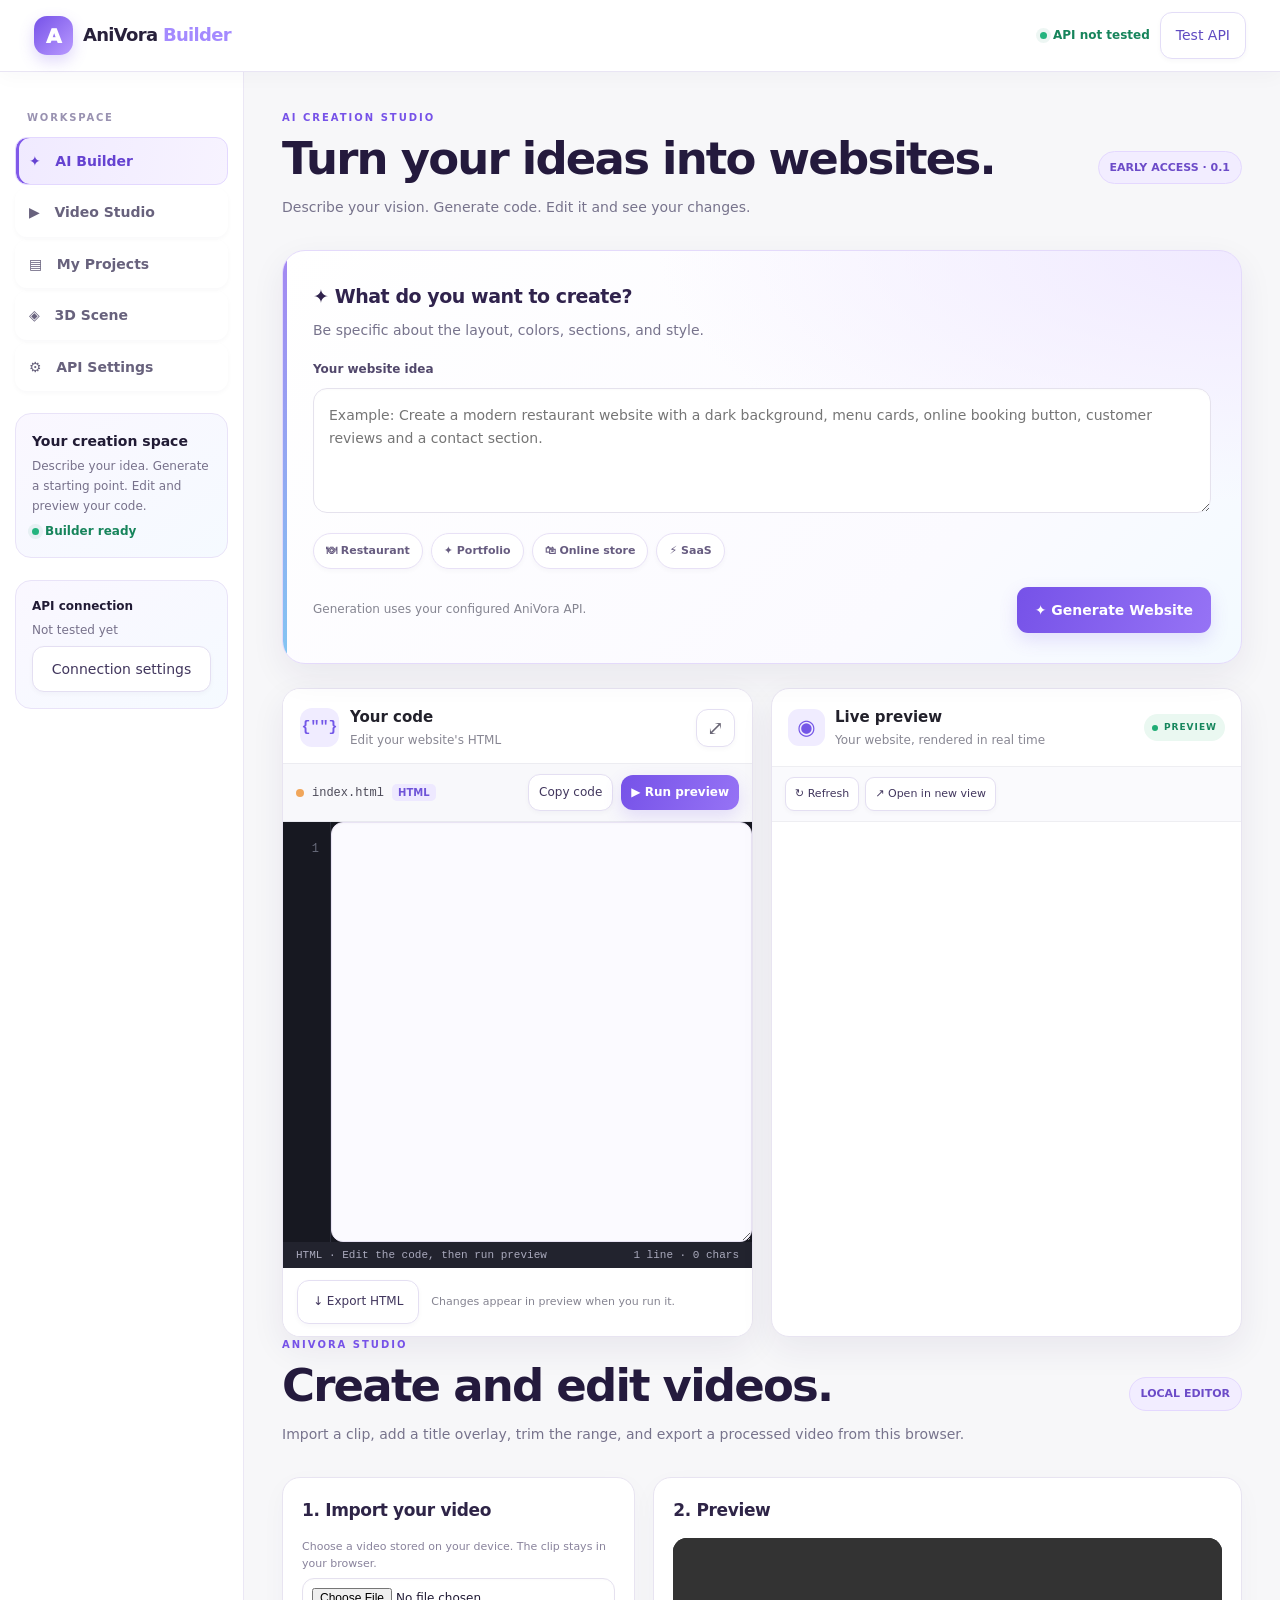
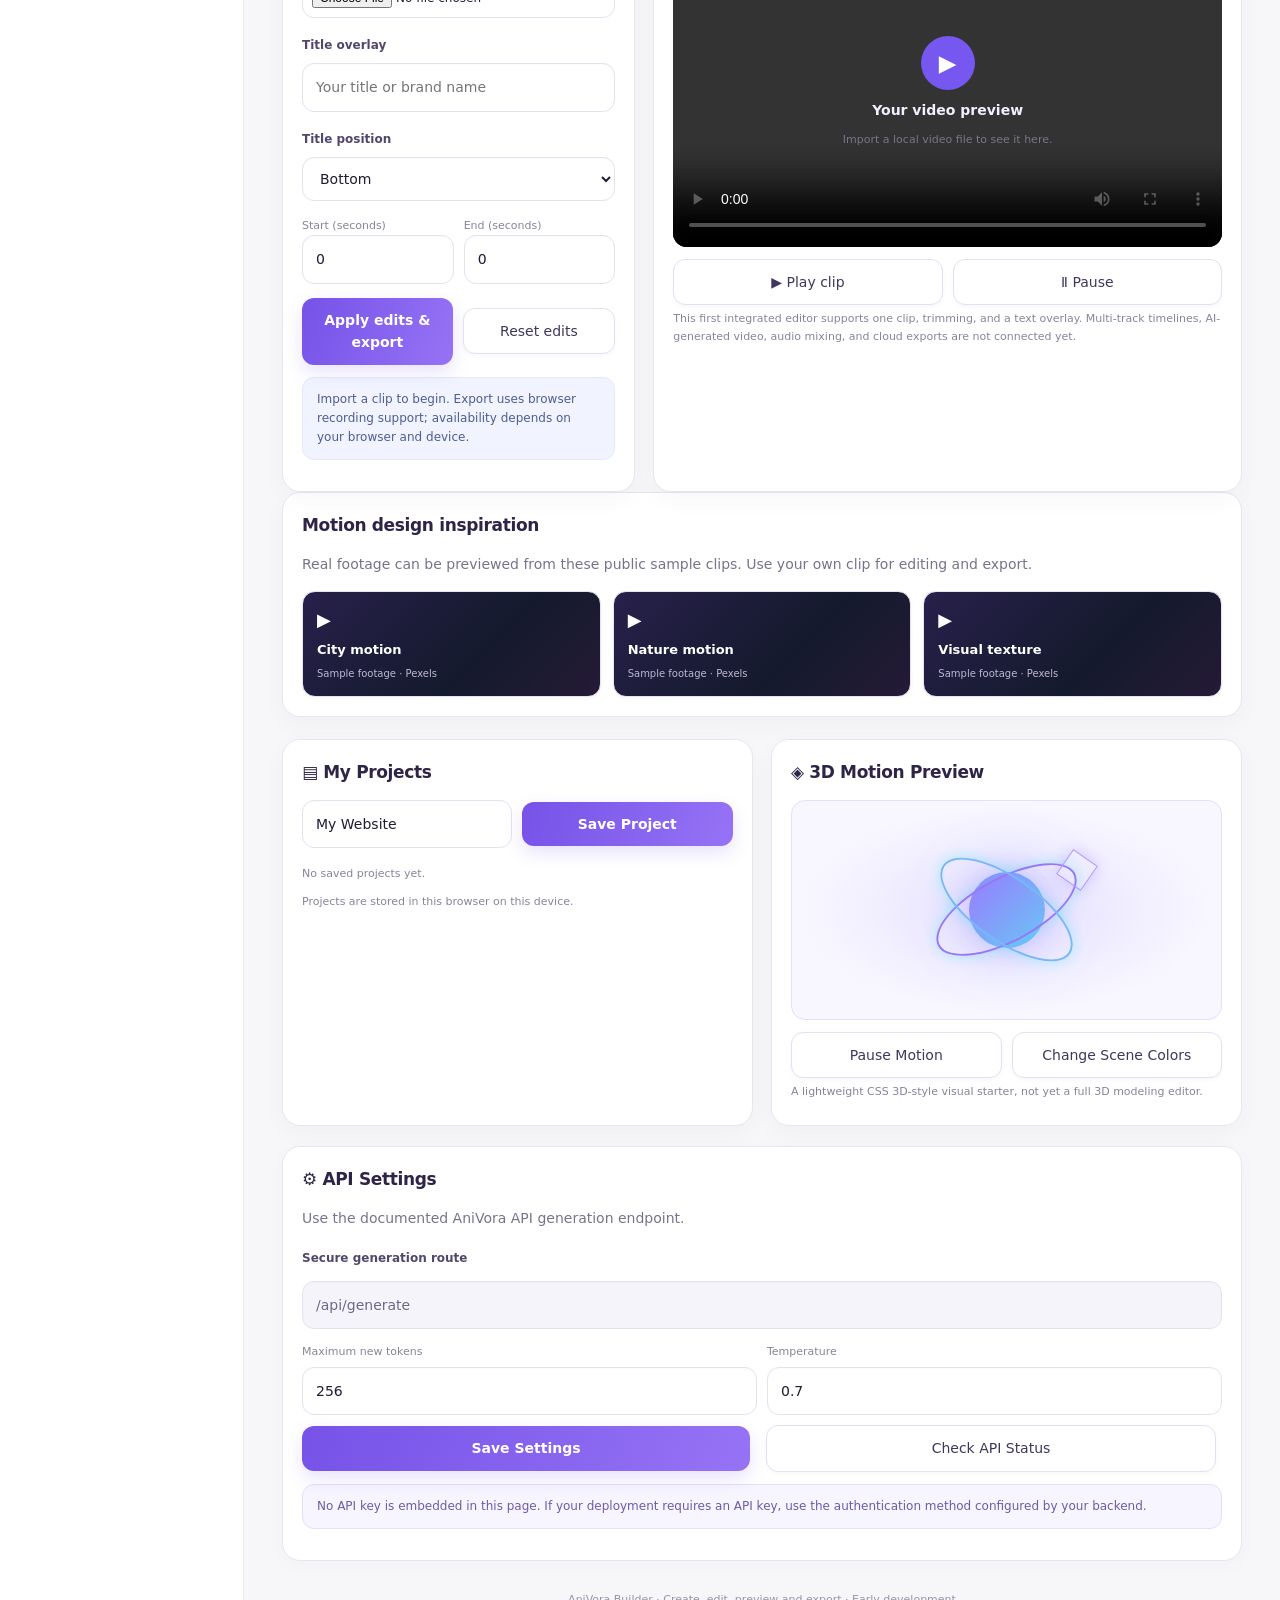
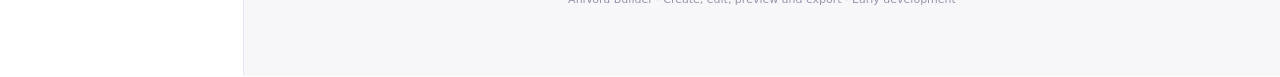
==== commit 627849ff: "Remove default starter website code from editor" ====
--- a/index.html
+++ b/index.html
@@ -424,34 +424,7 @@
 const DEFAULT_API = "/api/generate";
 const $ = (id) => document.getElementById(id);
 
-const starterHTML = `<!DOCTYPE html>
-<html lang="en">
-<head>
-<meta charset="UTF-8">
-<meta name="viewport" content="width=device-width, initial-scale=1">
-<title>My New Website</title>
-<style>
-*{box-sizing:border-box}body{margin:0;font-family:Arial,sans-serif;color:#172033}
-nav{padding:20px 8%;display:flex;justify-content:space-between;align-items:center;border-bottom:1px solid #eee}
-nav a{color:#6650d9;text-decoration:none;font-weight:bold}
-.hero{padding:85px 8%;background:linear-gradient(130deg,#f3efff,#e5faff);text-align:center}
-h1{font-size:clamp(32px,6vw,60px);line-height:1.1;margin:0 auto 20px;max-width:800px}
-p{line-height:1.7;color:#5d6678}
-.hero p{max-width:600px;margin:0 auto 25px}
-.btn{display:inline-block;padding:13px 22px;background:#7254e8;color:white;border-radius:8px;text-decoration:none}
-.cards{padding:55px 8%;display:grid;grid-template-columns:repeat(auto-fit,minmax(190px,1fr));gap:18px}
-.card{border:1px solid #e6e8ef;border-radius:14px;padding:22px}
-.card h2{font-size:19px}
-footer{padding:28px;text-align:center;background:#111827;color:white}
-</style>
-</head>
-<body>
-<nav><strong>My Website</strong><a href="#contact">Contact</a></nav>
-<section class="hero"><h1>Your next big idea starts here.</h1><p>Edit this starter website using the AniVora Builder code editor, or describe your own idea above.</p><a class="btn" href="#features">Explore features</a></section>
-<section class="cards" id="features"><article class="card"><h2>Beautiful design</h2><p>A clean, responsive layout that adapts to different screens.</p></article><article class="card"><h2>Made for you</h2><p>Replace this text with your own products, services, or story.</p></article><article class="card"><h2>Get started</h2><p>Customize the design and export the HTML when ready.</p></article></section>
-<footer id="contact">Contact · Your business · 2026</footer>
-</body>
-</html>`;
+const starterHTML = "";
 
 let currentHTML = starterHTML;
 let animationPaused = false;
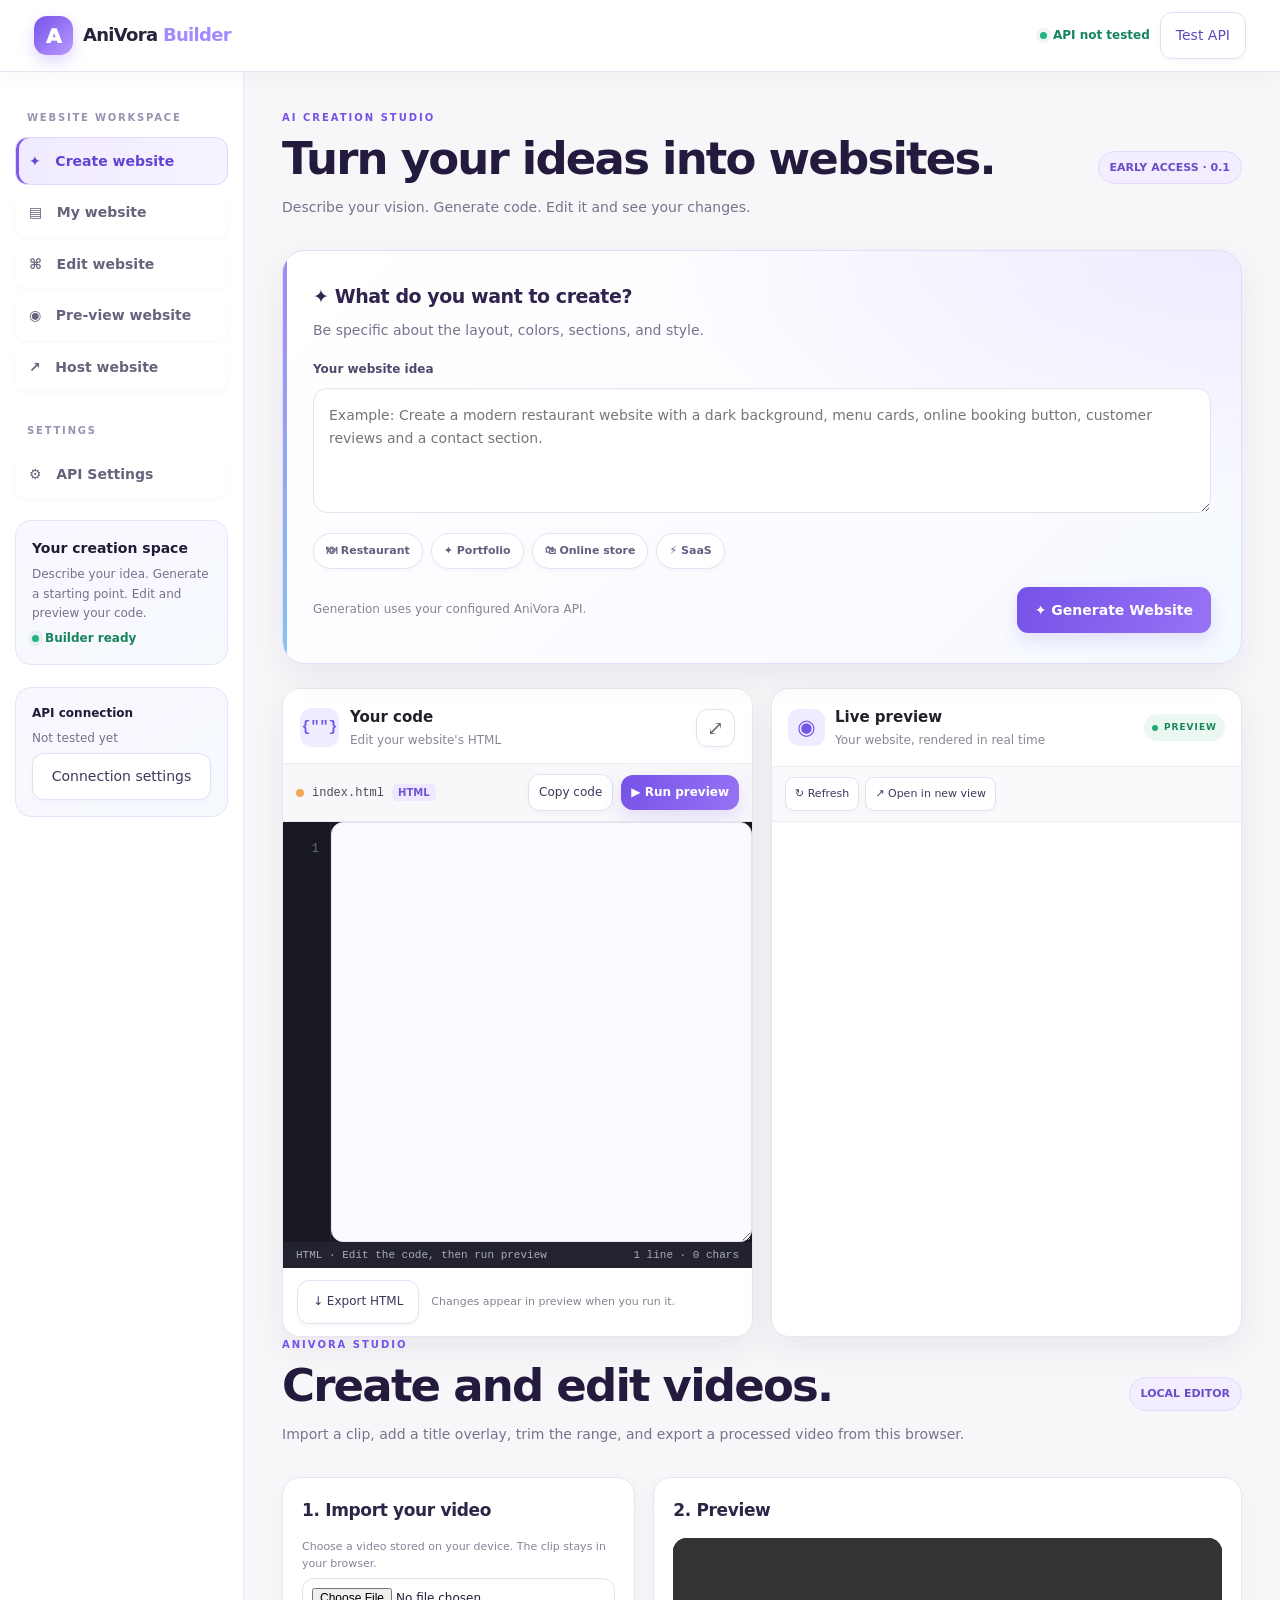
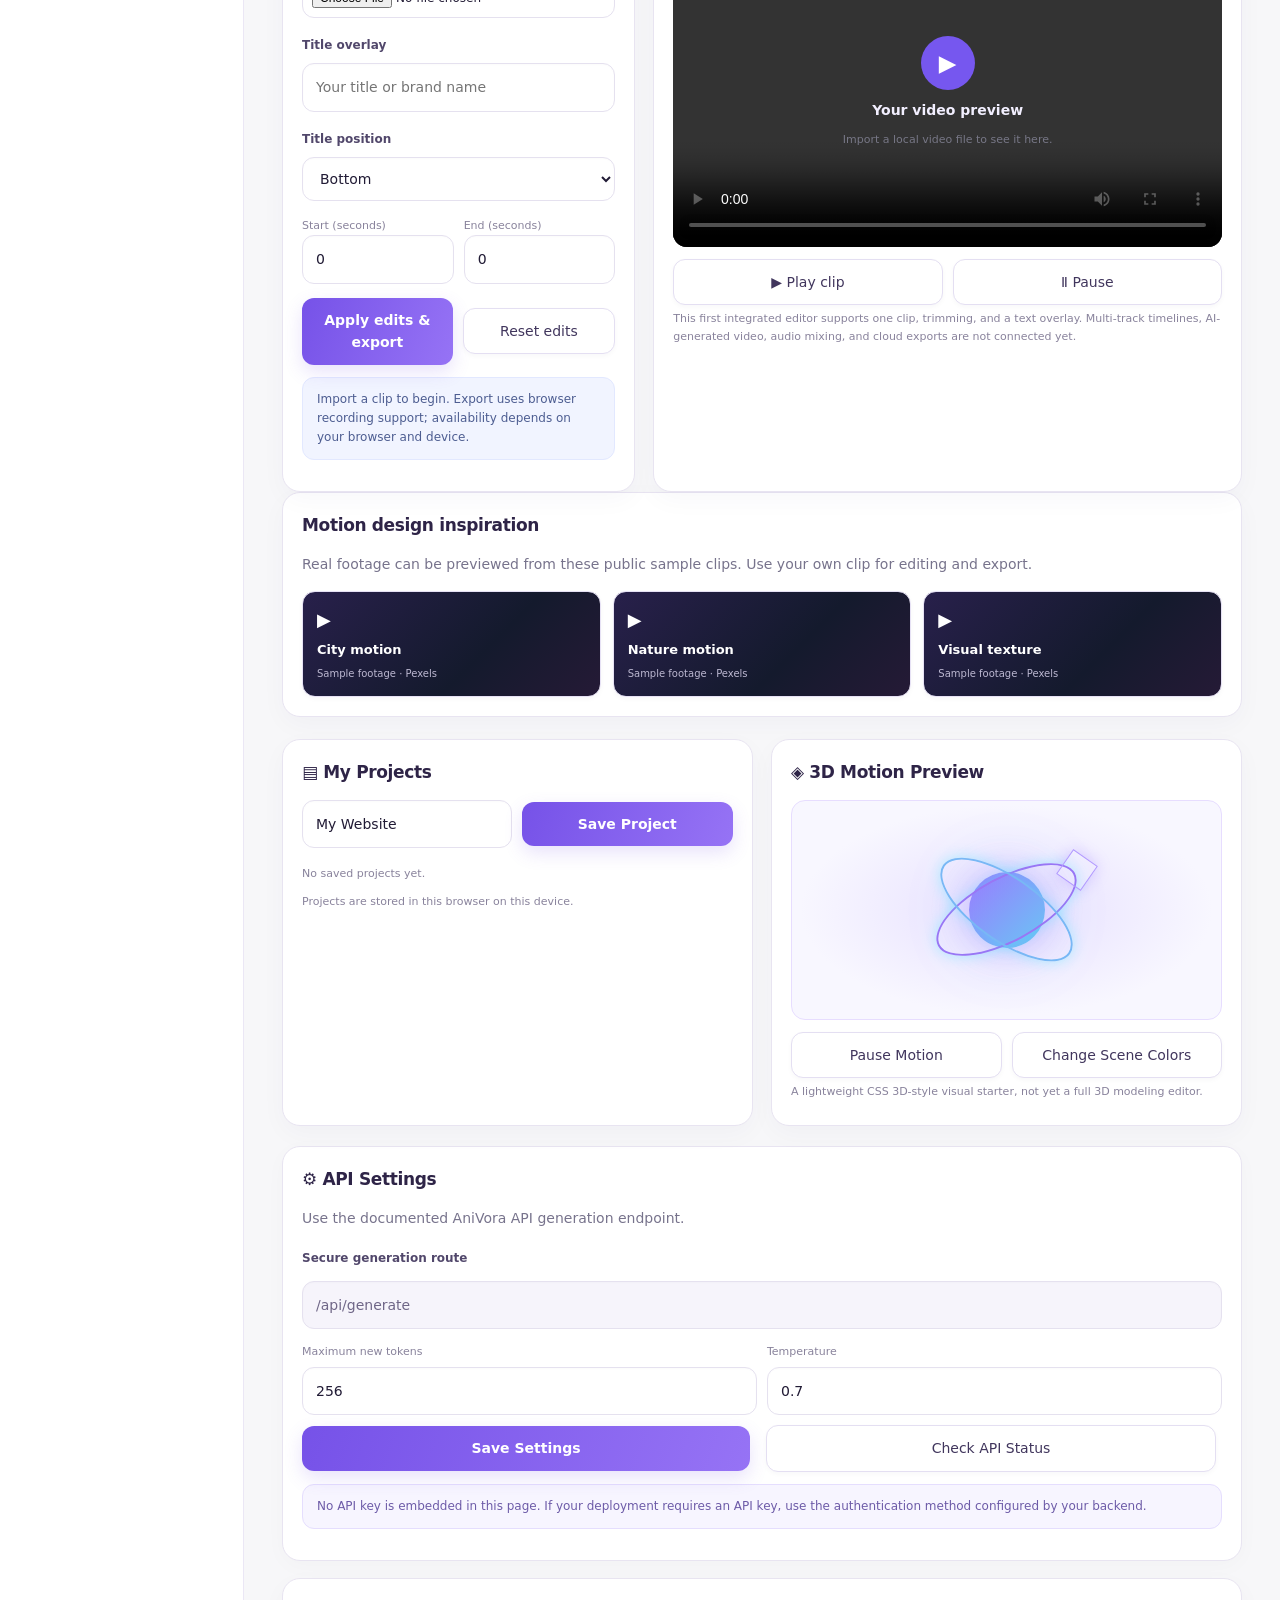
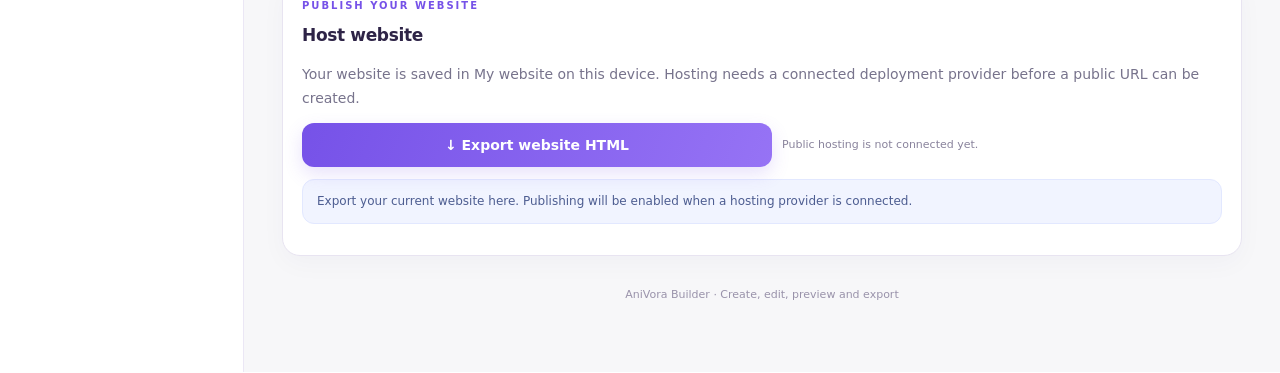
==== commit 3876e0a5: "Redesign Builder website workspace" ====
--- a/index.html
+++ b/index.html
@@ -6,18 +6,18 @@
 <meta name="theme-color" content="#f7f7fc">
 <title>AniVora Builder — AI Creation Studio</title>
 <style>
-:root{--bg:#080a12;--panel:#10131f;--panel2:#171b2b;--line:#292e43;--text:#f4f5ff;--muted:#929ab5;--purple:#9167ff;--cyan:#46e5f5;--green:#6cf0b4;--red:#ff758c}
+:root{--bg:#f3f5fb;--panel:#fff;--panel2:#eef1fb;--line:#dce2f0;--text:#202b49;--muted:#68738d;--purple:#a99af5;--cyan:#3977d5;--green:#16865b;--red:#d94c65}
 *{box-sizing:border-box}
-body{margin:0;background:radial-gradient(ellipse at 70% -10%,#22204a 0,transparent 42%),var(--bg);color:var(--text);font:14px/1.5 system-ui,-apple-system,Segoe UI,sans-serif}
+body{margin:0;background:linear-gradient(135deg,#f4f6fc 0%,#edf0fb 48%,#e9edfa 100%);color:var(--text);font:14px/1.5 system-ui,-apple-system,Segoe UI,sans-serif}
 button,input,textarea,select{font:inherit}
 button{cursor:pointer;border:1px solid var(--line);border-radius:9px;padding:10px 13px;color:var(--text);background:var(--panel2)}
 button:hover{border-color:var(--purple)}
 button:disabled{opacity:.55;cursor:wait}
-input,textarea,select{width:100%;color:var(--text);background:#090c16;border:1px solid var(--line);border-radius:9px;padding:11px;outline:none}
+input,textarea,select{width:100%;color:var(--text);background:#f7f8fd;border:1px solid var(--line);border-radius:9px;padding:11px;outline:none}
 input:focus,textarea:focus{border-color:var(--purple)}
 textarea{resize:vertical}
 a{color:var(--cyan)}
-.topbar{height:65px;padding:0 20px;display:flex;align-items:center;justify-content:space-between;gap:12px;border-bottom:1px solid var(--line);background:#090b14ed;position:sticky;top:0;z-index:5}
+.topbar{height:65px;padding:0 20px;display:flex;align-items:center;justify-content:space-between;gap:12px;border-bottom:1px solid var(--line);background:#ffffffee;position:sticky;top:0;z-index:5}
 .brand{display:flex;align-items:center;gap:10px;font-weight:800;font-size:17px;letter-spacing:-.5px}
 .logo{width:35px;height:35px;border-radius:11px;display:grid;place-items:center;background:linear-gradient(135deg,var(--purple),var(--cyan));color:#080a12;font-weight:950;font-size:20px}
 .status{font-size:11px;color:var(--green);display:flex;align-items:center;gap:6px}
@@ -26,10 +26,10 @@
 .primary{background:linear-gradient(110deg,#8058f5,#a56bff);border:0;color:white;font-weight:750}
 .secondary{background:transparent}
 .layout{display:grid;grid-template-columns:225px minmax(0,1fr);min-height:calc(100vh - 65px)}
-.sidebar{padding:20px 13px;border-right:1px solid var(--line);background:#0c0f19}
+.sidebar{padding:20px 13px;border-right:1px solid var(--line);background:#f0f2fa}
 .nav-label{color:#66708f;font-size:10px;font-weight:800;letter-spacing:1.6px;padding:12px 10px 7px}
 .nav{display:flex;align-items:center;gap:10px;width:100%;background:transparent;border-color:transparent;text-align:left;color:#aeb5cc;margin:2px 0}
-.nav.active{background:#28203f;color:white;border-color:#4a3b71}
+.nav.active{background:#e4e0fb;color:#30356f;border-color:#b8acf4}
 .side-card{margin-top:25px;padding:14px;border:1px solid var(--line);border-radius:12px;background:linear-gradient(150deg,#19182e,#10131f)}
 .side-card p{color:var(--muted);font-size:12px}
 main{min-width:0;padding:26px;max-width:1600px;width:100%;margin:0 auto}
@@ -264,11 +264,13 @@
 
 <div class="layout">
 <aside class="sidebar">
-  <div class="nav-label">WORKSPACE</div>
-  <button class="nav active" data-section="builder">✦ &nbsp; AI Builder</button>
-  <button class="nav" data-section="videoStudio">▶ &nbsp; Video Studio</button>
-  <button class="nav" data-section="projectsSection">▤ &nbsp; My Projects</button>
-  <button class="nav" data-section="sceneSection">◈ &nbsp; 3D Scene</button>
+  <div class="nav-label">WEBSITE WORKSPACE</div>
+  <button class="nav active" data-section="builder">✦ &nbsp; Create website</button>
+  <button class="nav" data-section="projectsSection">▤ &nbsp; My website</button>
+  <button class="nav" data-section="editorPanel">⌘ &nbsp; Edit website</button>
+  <button class="nav" data-section="previewWebsite">◉ &nbsp; Pre-view website</button>
+  <button class="nav" data-section="hostingSection">↗ &nbsp; Host website</button>
+  <div class="nav-label" style="margin-top:18px">SETTINGS</div>
   <button class="nav" data-section="settingsSection">⚙ &nbsp; API Settings</button>
   <div class="side-card">
     <div style="font-weight:750">Your creation space</div>
@@ -331,7 +333,7 @@
         <div class="editor-footer-actions"><button id="download" type="button">↓ Export HTML</button><span>Changes appear in preview when you run it.</span></div>
       </section>
 
-      <section class="panel preview-panel">
+      <section class="panel preview-panel" id="previewWebsite">
         <div class="preview-heading">
           <div class="preview-heading-icon">◉</div>
           <div class="preview-heading-copy"><strong>Live preview</strong><small>Your website, rendered in real time</small></div>
@@ -414,7 +416,8 @@
     <div id="settingsMessage" class="message info">No API key is embedded in this page. If your deployment requires an API key, use the authentication method configured by your backend.</div>
   </section>
 
-  <footer>AniVora Builder · Create, edit, preview and export · Early development</footer>
+  <section id="hostingSection" class="section" style="margin-top:17px"><div class="eyebrow">PUBLISH YOUR WEBSITE</div><h2>Host website</h2><p>Your website is saved in My website on this device. Hosting needs a connected deployment provider before a public URL can be created.</p><div class="row" style="margin-top:12px"><button id="exportForHosting" class="primary">↓ Export website HTML</button><span class="small">Public hosting is not connected yet.</span></div><div id="hostingMessage" class="message info">Export your current website here. Publishing will be enabled when a hosting provider is connected.</div></section>
+  <footer>AniVora Builder · Create, edit, preview and export</footer>
 </main>
 </div>
 
@@ -588,8 +591,12 @@
     $("code").value = html;
     currentHTML = html;
     updatePreview();
+    const projectName = prompt.trim().slice(0, 48) || "Untitled Website";
+    const savedProjects = readProjects();
+    savedProjects.unshift({name: projectName, html, updatedAt: new Date().toISOString()});
+    try { localStorage.setItem("anivora-builder-projects", JSON.stringify(savedProjects)); renderProjects(); } catch (storageError) { console.warn("Could not automatically save generated website.", storageError); }
     setAPIStatus("Generation connected", true);
-    showMessage("generationMessage", "Website generated successfully. You can edit the HTML, update the preview, save the project, or export it.", "success");
+    showMessage("generationMessage", "Website generated successfully and added to My website.", "success");
   } catch (error) {
     let message = error && error.message ? error.message : String(error);
     if (error.name === "AbortError") message = "The generation request timed out. The model may be taking too long to respond.";
@@ -746,10 +753,15 @@
 document.querySelectorAll("[data-section]").forEach(button => {
   button.addEventListener("click", () => {
     const target = $(button.dataset.section);
-    if (target) target.scrollIntoView({ behavior: "smooth" });
+    if (target) target.scrollIntoView({ behavior: "smooth", block: "start" });
     document.querySelectorAll("[data-section]").forEach(item => item.classList.remove("active"));
     button.classList.add("active");
   });
+});
+$("exportForHosting").addEventListener("click", () => {
+  if (!$("code").value.trim()) { showMessage("hostingMessage", "Generate or open a website before exporting.", "error"); return; }
+  downloadHTML();
+  showMessage("hostingMessage", "HTML export prepared. Connect a hosting provider to publish a public URL.", "success");
 });
 
 $("generate").addEventListener("click", generateWebsite);
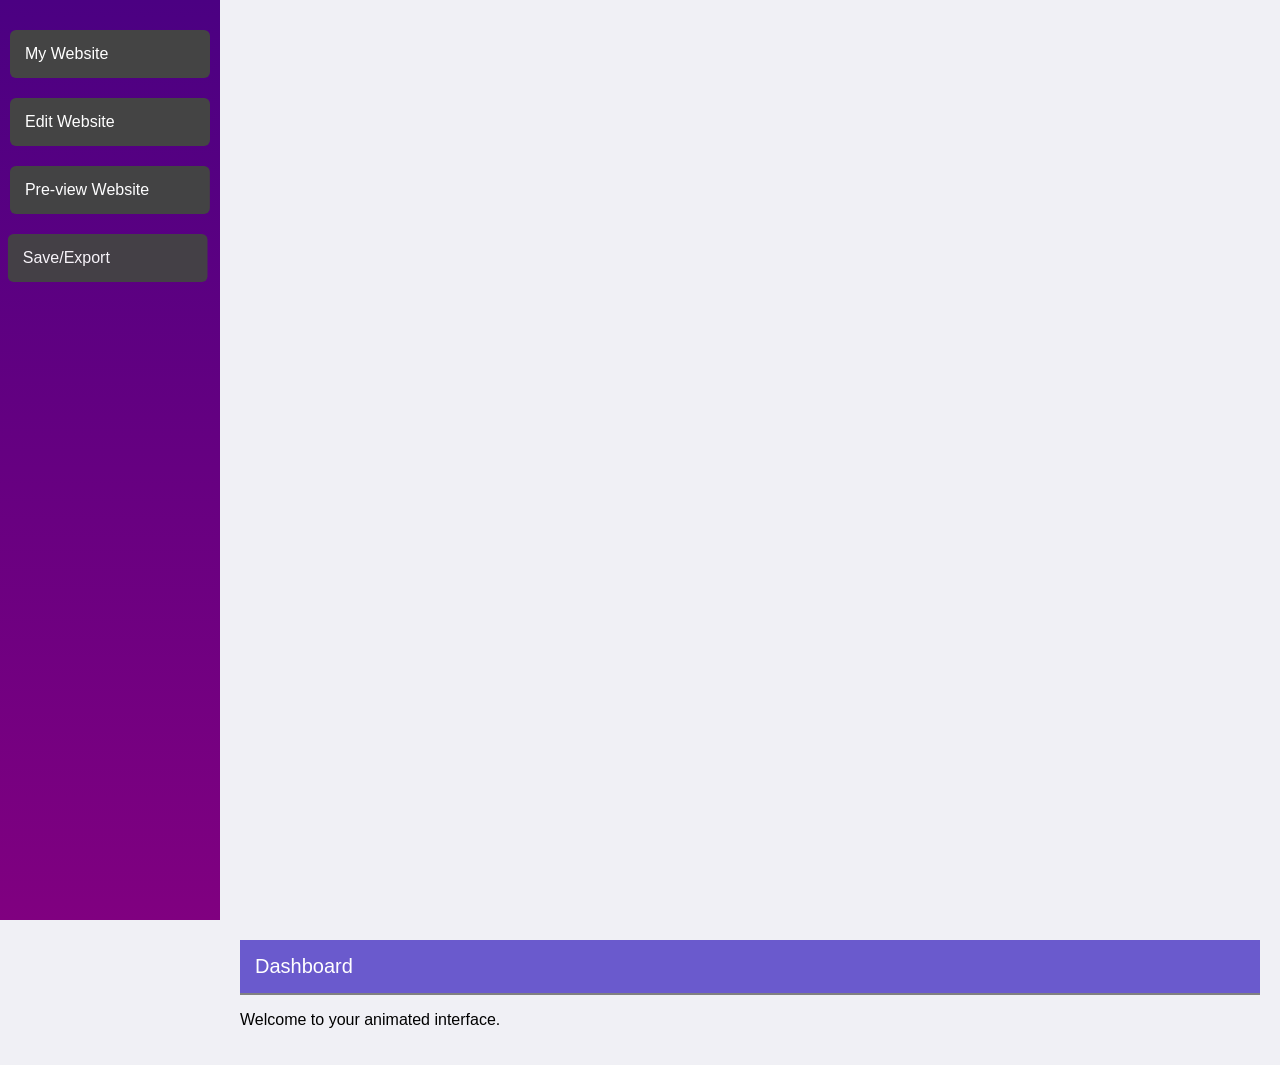
==== commit 9913c08a: "Replace Builder index with animated dashboard code" ====
--- a/index.html
+++ b/index.html
@@ -1,941 +1,79 @@
 <!DOCTYPE html>
 <html lang="en">
 <head>
-<meta charset="UTF-8">
-<meta name="viewport" content="width=device-width, initial-scale=1.0">
-<meta name="theme-color" content="#f7f7fc">
-<title>AniVora Builder — AI Creation Studio</title>
-<style>
-:root{--bg:#f3f5fb;--panel:#fff;--panel2:#eef1fb;--line:#dce2f0;--text:#202b49;--muted:#68738d;--purple:#a99af5;--cyan:#3977d5;--green:#16865b;--red:#d94c65}
-*{box-sizing:border-box}
-body{margin:0;background:linear-gradient(135deg,#f4f6fc 0%,#edf0fb 48%,#e9edfa 100%);color:var(--text);font:14px/1.5 system-ui,-apple-system,Segoe UI,sans-serif}
-button,input,textarea,select{font:inherit}
-button{cursor:pointer;border:1px solid var(--line);border-radius:9px;padding:10px 13px;color:var(--text);background:var(--panel2)}
-button:hover{border-color:var(--purple)}
-button:disabled{opacity:.55;cursor:wait}
-input,textarea,select{width:100%;color:var(--text);background:#f7f8fd;border:1px solid var(--line);border-radius:9px;padding:11px;outline:none}
-input:focus,textarea:focus{border-color:var(--purple)}
-textarea{resize:vertical}
-a{color:var(--cyan)}
-.topbar{height:65px;padding:0 20px;display:flex;align-items:center;justify-content:space-between;gap:12px;border-bottom:1px solid var(--line);background:#ffffffee;position:sticky;top:0;z-index:5}
-.brand{display:flex;align-items:center;gap:10px;font-weight:800;font-size:17px;letter-spacing:-.5px}
-.logo{width:35px;height:35px;border-radius:11px;display:grid;place-items:center;background:linear-gradient(135deg,var(--purple),var(--cyan));color:#080a12;font-weight:950;font-size:20px}
-.status{font-size:11px;color:var(--green);display:flex;align-items:center;gap:6px}
-.dot{width:7px;height:7px;border-radius:50%;background:var(--green)}
-.top-actions{display:flex;gap:8px;align-items:center}
-.primary{background:linear-gradient(110deg,#8058f5,#a56bff);border:0;color:white;font-weight:750}
-.secondary{background:transparent}
-.layout{display:grid;grid-template-columns:225px minmax(0,1fr);min-height:calc(100vh - 65px)}
-.sidebar{padding:20px 13px;border-right:1px solid var(--line);background:#f0f2fa}
-.nav-label{color:#66708f;font-size:10px;font-weight:800;letter-spacing:1.6px;padding:12px 10px 7px}
-.nav{display:flex;align-items:center;gap:10px;width:100%;background:transparent;border-color:transparent;text-align:left;color:#aeb5cc;margin:2px 0}
-.nav.active{background:#e4e0fb;color:#30356f;border-color:#b8acf4}
-.side-card{margin-top:25px;padding:14px;border:1px solid var(--line);border-radius:12px;background:linear-gradient(150deg,#19182e,#10131f)}
-.side-card p{color:var(--muted);font-size:12px}
-main{min-width:0;padding:26px;max-width:1600px;width:100%;margin:0 auto}
-.heading{display:flex;justify-content:space-between;align-items:flex-start;gap:15px;margin-bottom:23px}
-h1{font-size:clamp(24px,3vw,34px);line-height:1.2;letter-spacing:-1px;margin:0 0 8px}
-h2{font-size:16px;margin:0}
-p{margin:5px 0;color:var(--muted)}
-.eyebrow{color:var(--cyan);font-size:10px;letter-spacing:2px;font-weight:800;margin-bottom:8px}
-.badge{border:1px solid #3c365e;border-radius:30px;color:#c9b9ff;padding:5px 9px;font-size:11px;white-space:nowrap}
-.generator{border:1px solid #39304f;border-radius:16px;padding:20px;background:linear-gradient(130deg,#18152c,#111521 68%,#10202a);margin-bottom:20px}
-.prompt-label{display:block;font-weight:700;margin:15px 0 8px}
-#prompt{min-height:105px}
-.prompt-tools{display:flex;justify-content:space-between;align-items:center;gap:10px;flex-wrap:wrap;margin-top:12px}
-.examples{display:flex;gap:7px;flex-wrap:wrap;margin-top:12px}
-.examples button{font-size:11px;color:#c3c8dc;padding:7px 9px}
-.workspace{display:grid;grid-template-columns:minmax(0,1fr) minmax(0,1fr);gap:16px}
-.panel{border:1px solid var(--line);background:#0d101b;border-radius:14px;overflow:hidden;min-width:0}
-.panel-head{min-height:51px;padding:10px 14px;border-bottom:1px solid var(--line);display:flex;justify-content:space-between;align-items:center;gap:8px;flex-wrap:wrap}
-.panel-head small{color:var(--muted)}
-.panel-body{padding:13px}
-.tabs{display:flex;gap:5px}
-.tabs button{font-size:11px;padding:6px 9px}
-.tabs button.active{background:#302449;border-color:#6e51a6}
-#code{font:12px/1.6 ui-monospace,SFMono-Regular,Consolas,monospace;min-height:365px;white-space:pre;overflow:auto;tab-size:2}
-#preview{display:block;width:100%;height:420px;border:0;background:white}
-.preview-tools{display:flex;gap:6px}
-.preview-tools button{font-size:11px;padding:6px 8px}
-.message{padding:10px 12px;border-radius:9px;margin:12px 0;font-size:12px;white-space:pre-wrap;overflow-wrap:anywhere}
-.message.info{background:#171d31;color:#cbd4f4}
-.message.success{background:#10281f;color:#9cf4c7}
-.message.error{background:#311722;color:#ffb0be}
-.hidden{display:none!important}
-.bottom-grid{display:grid;grid-template-columns:1fr 1fr;gap:16px;margin-top:17px}
-.section{border:1px solid var(--line);border-radius:13px;background:var(--panel);padding:16px;min-width:0}
-.section h2{margin-bottom:12px}
-.row{display:flex;gap:8px;align-items:center;flex-wrap:wrap}
-.row>*{flex:1;min-width:0}
-.small{font-size:11px;color:var(--muted)}
-#projects{display:flex;flex-direction:column;gap:8px}
-.project{display:flex;align-items:center;justify-content:space-between;gap:8px;padding:9px;background:#0b0e17;border:1px solid var(--line);border-radius:9px}
-.project button{font-size:11px;padding:6px 8px}
-.scene{height:190px;position:relative;overflow:hidden;border-radius:10px;background:radial-gradient(ellipse at center,#25204e,#090b15 70%);display:grid;place-items:center;margin-bottom:12px;perspective:700px}
-.orb{position:absolute;width:100px;height:100px;border-radius:50%;background:radial-gradient(circle at 30% 25%,#c5faff,#8b6dff 35%,#2b1769 70%,#080a12);box-shadow:0 0 35px #9365ff99,0 0 80px #47e5f522;animation:float 4s ease-in-out infinite}
-.ring{position:absolute;width:150px;height:55px;border:2px solid #75e9ff;border-radius:50%;transform:rotateX(68deg) rotateZ(-20deg);box-shadow:0 0 14px #48eaff66;animation:spin 9s linear infinite}
-.ring.two{width:180px;height:70px;border-color:#a38aff;transform:rotateX(70deg) rotateZ(45deg);animation-direction:reverse}
-.cube{position:absolute;width:34px;height:34px;border:1px solid #b6a1ff;transform:translate(70px,-36px) rotate(35deg);box-shadow:0 0 15px #9a75ff55;animation:float 3s ease-in-out infinite}
-@keyframes float{50%{translate:0 -10px}}
-@keyframes spin{to{rotate:360deg}}
-footer{text-align:center;color:#656e8a;padding:25px 10px;font-size:11px}
-@media(max-width:900px){.layout{grid-template-columns:1fr}.sidebar{display:none}main{padding:17px}.workspace{grid-template-columns:1fr}.bottom-grid{grid-template-columns:1fr}#code{min-height:300px}}
-@media(max-width:500px){.topbar{padding:0 11px}.brand{font-size:14px}.top-actions button{padding:8px;font-size:11px}main{padding:12px}.generator{padding:13px}.heading{flex-direction:column}.badge{display:none}.prompt-tools button{flex:1}.panel-head{padding:9px}#preview{height:350px}}
+  <meta charset="UTF-8">
+  <title>Animated Dashboard</title>
+  <style>
+    body {
+      margin: 0;
+      font-family: Arial, sans-serif;
+      background-color: #f0f0f5;
+    }
 
-/* Integrated AniVora art gallery styles */
-:root{--bg:#0b0b10;--surface:#15151d;--raised:#1c1b26;--surface-soft:#111118;--text:#f2f2f5;--muted:#9a9aab;--line:#292833;--purple:#7c3aed;--pink:#ec4899;--blue:#60a5fa;--gradient:linear-gradient(115deg,var(--purple),var(--pink));--radius:14px;--shadow:0 18px 55px rgba(0,0,0,.26);--max:1240px}
-*{box-sizing:border-box}html{scroll-behavior:smooth;scroll-padding-top:90px}body{margin:0;background:var(--bg);color:var(--text);font-family:Inter,system-ui,-apple-system,sans-serif;line-height:1.6;-webkit-font-smoothing:antialiased}a{color:inherit;text-decoration:none}button,input,textarea{font:inherit}button,a{-webkit-tap-highlight-color:transparent}button{cursor:pointer}img{display:block;max-width:100%}.section-wrap{width:min(var(--max),calc(100% - 48px));margin-inline:auto}.navbar{height:78px;padding:0 max(24px,calc((100vw - var(--max))/2));display:flex;align-items:center;gap:34px;position:sticky;top:0;z-index:20;background:rgba(11,11,16,.86);border-bottom:1px solid transparent;transition:background .25s,border-color .25s,backdrop-filter .25s}.navbar.scrolled{background:rgba(11,11,16,.76);backdrop-filter:blur(18px);border-color:rgba(255,255,255,.08)}.brand{display:inline-flex;align-items:center;gap:10px;white-space:nowrap;font-size:13px;font-weight:700;letter-spacing:.08em}.brand b{font-weight:500;color:var(--muted)}.brand-mark{display:grid;place-items:center;width:34px;height:34px;border-radius:11px;background:var(--gradient);font-size:19px;font-weight:800;letter-spacing:0;box-shadow:0 5px 22px rgba(124,58,237,.25)}.nav-links,.nav-actions{display:flex;align-items:center;gap:25px}.nav-links{margin-right:auto}.nav-links a{font-size:13px;color:#c5c4d0;transition:color .2s}.nav-links a:hover,.footer-column a:hover{color:#fff}.nav-actions{gap:10px}.search-box{height:40px;display:flex;align-items:center;gap:8px;padding:0 12px;background:var(--surface);border:1px solid var(--line);border-radius:11px;color:var(--muted)}.search-box span{font-size:23px;line-height:1}.search-box input{width:120px;background:none;border:0;outline:0;color:var(--text);font-size:12px}.search-box input::placeholder{color:var(--muted)}.button{min-height:42px;padding:0 17px;border-radius:11px;display:inline-flex;align-items:center;justify-content:center;gap:9px;font-weight:600;font-size:12px;border:1px solid transparent;transition:transform .2s,box-shadow .2s,background .2s,border-color .2s}.button:hover{transform:translateY(-2px)}.button-primary{background:var(--gradient);color:#fff;box-shadow:0 7px 24px rgba(124,58,237,.18)}.button-primary:hover{box-shadow:0 10px 30px rgba(236,72,153,.24)}.button-ghost{border-color:var(--line);color:#d6d4e0}.button-ghost:hover,.button-secondary:hover{border-color:#65517e;background:var(--raised)}.button-secondary{border-color:#383543;background:transparent;color:var(--text)}.menu-toggle{display:none;border:1px solid var(--line);background:var(--surface);color:var(--text);border-radius:10px;padding:8px 12px}
-.hero{padding-top:72px;padding-bottom:100px;display:grid;grid-template-columns:1.1fr .9fr;gap:68px;align-items:center}.hero-copy{padding-block:18px}.eyebrow{font-size:10px;letter-spacing:.17em;font-weight:700;color:#c5a6ff;display:flex;align-items:center;gap:9px}.status-dot{width:7px;height:7px;background:#c084fc;border-radius:50%;box-shadow:0 0 12px #a855f7}.hero h1{font-size:clamp(42px,5.1vw,68px);line-height:1.08;letter-spacing:-.055em;margin:22px 0 20px;font-weight:800}.hero h1 span,.section-heading h2 span,.center-heading h2 span,.closing-cta h2 span{background:var(--gradient);color:transparent;background-clip:text;-webkit-background-clip:text}.hero-description{max-width:510px;color:var(--muted);font-size:15px;line-height:1.85;margin-bottom:28px}.prompt-box{padding:18px;background:var(--surface);border:1px solid #34313f;border-radius:18px;box-shadow:var(--shadow)}.prompt-box:focus-within{border-color:#7950b6;box-shadow:0 0 0 3px rgba(124,58,237,.12),var(--shadow)}.prompt-box label{display:block;color:#dedce8;font-size:12px;font-weight:600;margin-bottom:9px}.prompt-box textarea{width:100%;resize:vertical;min-height:62px;background:transparent;color:var(--text);border:0;outline:0;font-size:13px;line-height:1.65}.prompt-box textarea::placeholder{color:#777586}.prompt-bottom{display:flex;align-items:center;justify-content:space-between;gap:10px;border-top:1px solid var(--line);padding-top:13px}.prompt-hint{font-size:11px;color:var(--muted)}.generate-button{min-height:39px}.suggestions{display:flex;align-items:center;flex-wrap:wrap;gap:8px;margin-top:17px}.suggestions>span{font-size:11px;color:var(--muted);margin-right:2px}.chip{border:1px solid var(--line);background:#111118;color:#c9c7d5;border-radius:999px;padding:7px 11px;font-size:10px;transition:all .2s}.chip:hover{border-color:#8b5cf6;color:#fff;background:#21152f}.form-note{min-height:20px;color:#c4b5fd;font-size:11px;margin:10px 0 0}.hero-art{position:relative;min-height:510px;border-radius:24px;overflow:visible}.hero-art>img{width:100%;height:510px;object-fit:cover;border-radius:24px;border:1px solid #35303f;box-shadow:var(--shadow);filter:saturate(.8)}.hero-art:after{content:"";position:absolute;inset:35% 0 0;border-radius:0 0 24px 24px;background:linear-gradient(transparent,rgba(11,11,16,.55));pointer-events:none}.art-caption{position:absolute;z-index:1;bottom:20px;left:20px;right:20px;display:flex;align-items:center;gap:12px}.caption-avatar{width:38px;height:38px;display:grid;place-items:center;background:var(--gradient);border-radius:12px}.art-caption strong,.art-caption small{display:block}.art-caption strong{font-size:12px}.art-caption small{font-size:10px;color:#d0ced9}.caption-spark{margin-left:auto;font-size:25px}.floating-tag{position:absolute;z-index:2;top:28px;left:-20px;border:1px solid rgba(255,255,255,.14);border-radius:12px;padding:11px 14px;background:rgba(21,21,29,.85);backdrop-filter:blur(12px);box-shadow:var(--shadow);font-size:11px}.floating-tag span{color:#d8b4fe;margin-right:7px}
-.gallery-section{padding-top:35px;padding-bottom:105px}.section-heading{display:flex;justify-content:space-between;align-items:end;gap:20px;margin-bottom:28px}.section-heading h2,.center-heading h2{font-size:clamp(30px,3.5vw,43px);line-height:1.18;letter-spacing:-.04em;margin:10px 0}.section-heading p,.center-heading p{font-size:13px;color:var(--muted);margin:0}.text-link{font-size:12px;font-weight:600;color:#d7c5ff;white-space:nowrap;padding-bottom:5px}.text-link span{margin-left:8px}.category-tabs{display:flex;gap:8px;overflow-x:auto;padding:3px 0 18px;scrollbar-width:thin}.category-tab{flex:0 0 auto;border:1px solid var(--line);background:transparent;color:var(--muted);border-radius:10px;padding:9px 15px;font-size:11px;transition:all .2s}.category-tab:hover{color:var(--text);border-color:#6b4a91}.category-tab.active{background:rgba(124,58,237,.17);border-color:#8052c9;color:#e9d5ff}.gallery{columns:4;column-gap:16px}.art-card{break-inside:avoid;position:relative;overflow:hidden;border-radius:var(--radius);background:var(--surface);margin:0 0 16px;isolation:isolate;min-height:160px}.art-card img{width:100%;height:auto;min-height:180px;object-fit:cover;transition:transform .55s,opacity .45s;opacity:0}.art-card img.loaded{opacity:1}.art-card:hover img{transform:scale(1.04)}.art-overlay{position:absolute;inset:0;display:flex;flex-direction:column;justify-content:flex-end;padding:16px;background:linear-gradient(180deg,transparent 24%,rgba(7,7,12,.22) 48%,rgba(7,7,12,.94) 100%);opacity:0;transition:opacity .25s}.art-card:hover .art-overlay,.art-card:focus-within .art-overlay{opacity:1}.art-overlay p{font-size:12px;line-height:1.55;margin:0 0 13px}.art-overlay>div{display:flex;align-items:center;justify-content:space-between;gap:8px}.icon-button{border:1px solid rgba(255,255,255,.2);background:rgba(20,19,28,.75);color:#fff;border-radius:10px;padding:8px 10px;font-size:13px}.like-button[aria-pressed=true]{color:#ff82bc;border-color:#ec4899}.button-small{min-height:34px;padding:0 12px;font-size:10px;background:var(--gradient);color:#fff}.art-tag{position:absolute;top:12px;left:12px;padding:5px 9px;border:1px solid rgba(255,255,255,.18);background:rgba(11,11,16,.65);backdrop-filter:blur(10px);border-radius:999px;font-size:9px;color:#f1edf8}.empty-state{text-align:center;color:var(--muted);padding:50px 10px}.gallery-bottom{display:flex;justify-content:center;padding-top:24px}.gallery-bottom .button{min-width:190px}.features-section{padding:90px 0 100px;background:radial-gradient(ellipse at 50% 0%,rgba(124,58,237,.1),transparent 55%),#0e0d14;border-block:1px solid #201e29}.center-heading{text-align:center;max-width:650px;margin:0 auto 42px}.center-heading .eyebrow{justify-content:center}.center-heading h2{margin-top:12px}.feature-grid{display:grid;grid-template-columns:repeat(3,1fr);gap:16px}.feature-card{padding:27px;border:1px solid var(--line);background:linear-gradient(145deg,#171620,#111118);border-radius:var(--radius);transition:transform .25s,border-color .25s}.feature-card:hover{transform:translateY(-4px);border-color:#54406c}.feature-icon{width:44px;height:44px;display:grid;place-items:center;border-radius:13px;font-size:21px;margin-bottom:22px}.purple-icon{background:rgba(124,58,237,.18);color:#c4b5fd}.pink-icon{background:rgba(236,72,153,.14);color:#f9a8d4}.blue-icon{background:rgba(96,165,250,.14);color:#93c5fd}.feature-card h3{font-size:15px;margin:0 0 10px}.feature-card p{font-size:12px;line-height:1.8;color:var(--muted);min-height:65px;margin:0 0 19px}.feature-card>a{font-size:11px;color:#d8b4fe;font-weight:600}.feature-card>a span{margin-left:8px}
-.pricing-section{padding-top:105px;padding-bottom:105px}.pricing-section .center-heading{margin-bottom:48px}.pricing-grid{display:grid;grid-template-columns:repeat(3,1fr);gap:16px;align-items:stretch}.price-card{position:relative;padding:28px 25px 24px;border:1px solid var(--line);border-radius:18px;background:var(--surface);display:flex;flex-direction:column}.price-card h3{font-size:16px;margin:0 0 4px}.price-description{font-size:11px;color:var(--muted);margin:0}.price{font-size:35px;font-weight:800;letter-spacing:-.04em;margin:22px 0 19px}.price small{font-size:11px;font-weight:400;letter-spacing:0;color:var(--muted)}.price-card ul{list-style:none;padding:18px 0 25px;margin:0 0 auto;border-top:1px solid var(--line)}.price-card li{font-size:11px;color:#d1cfdb;margin:12px 0}.price-card li::first-letter{color:#c4b5fd}.price-card .dimmed{color:#777586}.full-button{width:100%;margin-top:24px}.featured-price{border-color:#8b5cf6;background:linear-gradient(155deg,rgba(124,58,237,.16),#15151d 43%);box-shadow:0 0 0 1px rgba(124,58,237,.13),var(--shadow)}.popular-label{position:absolute;top:-12px;right:22px;background:var(--gradient);border-radius:999px;padding:5px 10px;font-size:8px;font-weight:800;letter-spacing:.08em}.price-footnote{font-size:9px;color:var(--muted);text-align:center;margin:12px 0 0}.closing-cta{margin-bottom:95px;border:1px solid #3b2d4f;border-radius:22px;padding:36px 40px;display:flex;align-items:center;justify-content:space-between;gap:24px;background:radial-gradient(ellipse at 90% 10%,rgba(236,72,153,.13),transparent 45%),radial-gradient(ellipse at 10% 90%,rgba(124,58,237,.17),transparent 50%),var(--surface)}.closing-cta h2{font-size:clamp(25px,3vw,35px);letter-spacing:-.04em;line-height:1.2;margin:12px 0}.closing-cta p{font-size:12px;color:var(--muted);margin:0}.closing-cta>.button{flex-shrink:0;min-height:47px}.footer{border-top:1px solid var(--line);background:#09090e;padding:52px 0 20px}.footer-grid{display:grid;grid-template-columns:2fr 1fr 1fr 1fr;gap:45px;padding-bottom:42px}.footer-brand p{font-size:11px;color:var(--muted);max-width:245px;line-height:1.8;margin:17px 0}.social-links{display:flex;gap:9px}.social-links a{display:grid;place-items:center;width:31px;height:31px;border:1px solid var(--line);border-radius:9px;color:#c9c5d4;font-size:14px}.social-links a:hover{border-color:#8052c9;color:#fff}.footer-column{display:flex;flex-direction:column;gap:11px}.footer-column h4{font-size:11px;margin:3px 0 8px}.footer-column a{font-size:10px;color:var(--muted);transition:color .2s}.footer-bottom{padding-top:18px;border-top:1px solid #211f29;display:flex;justify-content:space-between;gap:15px;color:#777586;font-size:9px}.gradient-heart{color:#ec4899}
-[hidden]{display:none!important}
-@media(min-width:1450px){.hero{padding-top:90px}.gallery{columns:4}}
-@media(max-width:1100px){.navbar{gap:20px}.nav-links{gap:16px}.search-box input{width:85px}.hero{gap:40px}.gallery{columns:3}.hero-art,.hero-art>img{height:470px;min-height:470px}.hero h1{font-size:clamp(40px,5.3vw,60px)}}
-@media(max-width:850px){.navbar{height:70px;flex-wrap:wrap;justify-content:space-between;padding-inline:24px}.menu-toggle{display:block;margin-left:auto}.nav-links{display:none;position:absolute;top:69px;left:16px;right:16px;padding:18px;background:var(--surface);border:1px solid var(--line);border-radius:14px;box-shadow:var(--shadow);flex-direction:column;align-items:stretch;gap:0}.nav-links.open{display:flex}.nav-links a{padding:11px 7px}.nav-actions{display:none}.hero{grid-template-columns:1fr 0.8fr;gap:28px;padding-top:55px;padding-bottom:75px}.hero-art,.hero-art>img{height:420px;min-height:420px}.floating-tag{left:-10px}.gallery{columns:2}.feature-grid,.pricing-grid{gap:12px}.feature-card{padding:20px}.price-card{padding:24px 18px}.footer-grid{gap:25px}}
-@media(max-width:620px){.section-wrap{width:calc(100% - 32px)}.navbar{padding-inline:16px}.brand{font-size:11px}.brand-mark{width:31px;height:31px}.hero{grid-template-columns:1fr;padding-top:39px;padding-bottom:62px;gap:28px}.hero h1{font-size:clamp(40px,11vw,57px)}.hero-description{font-size:13px}.hero-art,.hero-art>img{height:370px;min-height:370px}.hero-art{margin-inline:8px}.floating-tag{left:-8px;top:17px}.art-caption{left:14px;right:14px;bottom:14px}.gallery-section{padding-bottom:70px}.section-heading{align-items:start;flex-direction:column;gap:12px}.section-heading h2,.center-heading h2{font-size:32px}.gallery{columns:2;column-gap:10px}.art-card{margin-bottom:10px;border-radius:11px}.art-card img{min-height:145px}.art-overlay{opacity:1;padding:10px;background:linear-gradient(180deg,transparent 38%,rgba(7,7,12,.9) 100%)}.art-overlay p{font-size:10px;line-height:1.4;margin-bottom:8px;display:-webkit-box;-webkit-line-clamp:3;-webkit-box-orient:vertical;overflow:hidden}.art-overlay>div{gap:5px}.icon-button{padding:5px 7px;font-size:11px}.button-small{min-height:29px;padding:0 8px;font-size:9px}.art-tag{top:7px;left:7px;font-size:8px;padding:4px 7px}.features-section{padding:70px 0}.center-heading{margin-bottom:30px}.feature-grid,.pricing-grid{grid-template-columns:1fr}.feature-card p{min-height:0}.price-card{padding:26px}.closing-cta{margin-bottom:65px;padding:27px 22px;align-items:flex-start;flex-direction:column}.closing-cta h2{font-size:28px}.footer-grid{grid-template-columns:1fr 1fr;gap:30px 20px}.footer-brand{grid-column:1/-1}.footer-bottom{flex-wrap:wrap}.footer-bottom span:last-child{width:100%}}
-@media(max-width:360px){.gallery{columns:1}.hero h1{font-size:39px}.prompt-bottom{align-items:flex-start;flex-direction:column}.generate-button{width:100%}.footer-grid{gap:24px 12px}}
-@media(prefers-reduced-motion:reduce){*,*::before,*::after{scroll-behavior:auto!important;transition:none!important;animation:none!important}}
+    .sidebar {
+      width: 220px;
+      height: 100vh;
+      background: linear-gradient(180deg, indigo, purple);
+      display: flex;
+      flex-direction: column;
+      padding-top: 20px;
+    }
 
+    .sidebar button {
+      background-color: #444;
+      color: #fff;
+      border: none;
+      padding: 15px;
+      margin: 10px;
+      text-align: left;
+      font-size: 16px;
+      cursor: pointer;
+      border-radius: 6px;
+    }
 
-/* AniVora Builder visual refresh — clean, gallery-led, mobile-first */
-:root{--bg:#f5f5f7;--panel:#fff;--panel2:#f3f3f6;--line:#e6e6eb;--text:#19191f;--muted:#70717c;--purple:#7357e8;--cyan:#7357e8;--green:#159b68;--red:#d94c67}
-body{background:#f5f5f7;color:#19191f;font-family:Inter,ui-sans-serif,system-ui,-apple-system,"Segoe UI",sans-serif}
-button{color:#24242c;background:#fff;border:1px solid #e3e3e9;border-radius:10px;box-shadow:0 1px 2px #15151b08;transition:transform .18s,border-color .18s,box-shadow .18s}
-button:hover{border-color:#b6a8ff;box-shadow:0 5px 16px #6d55d915;transform:translateY(-1px)}
-input,textarea,select{color:#252530;background:#fff;border-color:#e0e0e7;border-radius:11px}
-a{color:#7357e8}
-.topbar{height:70px;padding:0 clamp(14px,3vw,32px);background:#fff;border-bottom:1px solid #e8e8ed;box-shadow:0 2px 12px #1b1b2505}
-.brand{font-size:18px;color:#202027}
-.logo{width:39px;height:39px;border-radius:12px;background:linear-gradient(135deg,#7657ef,#a58cff);color:white;box-shadow:0 5px 14px #7657ef30}
-.status{color:#16865d}
-.dot{background:#24b47e}
-.layout{grid-template-columns:220px minmax(0,1fr);background:#f7f7f9}
-.sidebar{background:#fff;border-right:1px solid #e8e8ed;padding:22px 12px}
-.nav-label{color:#9696a2;letter-spacing:1.4px}
-.nav{color:#646470;border-radius:10px}
-.nav.active{background:#f0ecff;color:#6748dc;border-color:#e2d9ff;font-weight:750}
-.side-card{border-color:#e8e3fa;background:linear-gradient(145deg,#faf8ff,#fff);border-radius:15px}
-.side-card p{color:#777786}
-main{padding:clamp(16px,3vw,34px);max-width:1500px}
-.heading{align-items:center;margin-bottom:22px}
-h1{color:#1e1d27;font-size:clamp(27px,3vw,38px);letter-spacing:-1.4px}
-h2{color:#24232d}
-p{color:#777783}
-.eyebrow{color:#7657e9;letter-spacing:1.6px}
-.badge{background:#f1edff;border-color:#e3dbff;color:#6e50d8;padding:7px 11px}
-.generator{background:#fff;border:1px solid #e7e3f3;border-radius:20px;padding:clamp(16px,2.5vw,25px);box-shadow:0 8px 30px #28213b08;margin-bottom:22px}
-.generator>div:first-child{color:#262431}
-#prompt{min-height:112px;background:#fbfbfd;border-color:#e5e2ed}
-.examples button{background:#faf9ff;border-color:#e8e2ff;color:#6551ba;border-radius:999px}
-.prompt-tools .small,.small{color:#858591}
-.primary{background:linear-gradient(115deg,#7357e8,#9877f5);color:white;border:0;box-shadow:0 6px 15px #7657e82b}
-.primary:hover{background:linear-gradient(115deg,#6848dc,#8c69f0);border:0;box-shadow:0 8px 18px #7657e83b}
-.secondary{background:#fff;color:#5f4ac1;border-color:#e3ddf7}
-.workspace{gap:18px}
-.panel,.section{background:#fff;border:1px solid #e8e8ee;border-radius:17px;box-shadow:0 5px 22px #25253206}
-.panel-head{background:#fff;border-bottom-color:#eeeef2;padding:13px 16px}
-.panel-head small{color:#898994}
-.panel-body{padding:15px}
-#code{background:#191923;color:#f5f3ff;border:1px solid #272738;border-radius:12px}
-#preview{border:1px solid #ededf2;border-radius:10px}
-.tabs button.active{background:#f0ecff;border-color:#dcd1ff;color:#6d4bdc}
-.bottom-grid{gap:18px}
-.section{padding:18px}
-.section h2{margin-bottom:14px}
-.scene{border-radius:14px;overflow:hidden}
-.message{border-radius:11px}
-footer{color:#777783}
-#projects>div{border:1px solid #ececf1!important;border-radius:12px!important;background:#fff!important}
-#projects button{margin:3px}
-#settingsSection{box-shadow:0 5px 22px #25253206}
-#settingsMessage{background:#f7f5ff;border-color:#e5defe;color:#6d5ba8}
-#settingsSection .row>div{min-width:0}
-#settingsSection input{margin-top:5px}
-#settingsSection button{margin-right:6px}
-#top,#gallery{scroll-margin-top:85px}
-/* Gallery section remains part of the main page, styled as a polished discovery experience */
-.gallery-section,.features-section,.pricing-section,.closing-cta,.footer{color:#20202a}
-.gallery-section{background:#f7f7f9}
-.art-card{border-radius:16px;box-shadow:0 5px 18px #18182112}
-.feature-card,.price-card{background:#fff;border:1px solid #e8e8ee;box-shadow:0 6px 22px #25253207}
-@media(max-width:900px){
- .layout{grid-template-columns:1fr}
- .sidebar{display:flex;gap:7px;align-items:center;overflow-x:auto;padding:10px 12px;border-right:0;border-bottom:1px solid #e8e8ed;position:sticky;top:70px;z-index:4;white-space:nowrap}
- .sidebar .nav-label,.sidebar .side-card{display:none}
- .nav{width:auto;flex:0 0 auto;margin:0;padding:9px 12px}
- main{padding:18px 14px}
- .workspace{grid-template-columns:1fr}
- #code{min-height:260px}
- #preview{height:350px}
-}
-@media(max-width:560px){
- .topbar{height:62px;padding:0 12px}
- .brand{font-size:16px;gap:8px}
- .logo{width:34px;height:34px}
- .top-actions{gap:5px}
- #testApi{padding:8px 9px;font-size:12px}
- .status{font-size:10px;max-width:96px}
- .sidebar{top:62px}
- .heading{display:block}
- .heading .badge{display:inline-block;margin-top:8px}
- .generator{padding:16px;border-radius:16px}
- .prompt-tools{align-items:stretch}
- .prompt-tools #generate{width:100%}
- .examples{gap:6px}
- .examples button{font-size:11px;padding:7px 9px}
- .panel-head{align-items:flex-start}
- .panel-body{padding:10px}
- .row{flex-wrap:wrap}
- .row>*{min-width:0}
- #settingsSection .row>div{width:100%}
-}
+    .sidebar button:hover {
+      background-color: grey;
+      transform: scale(1.05);
+      transition: all 0.3s ease;
+    }
 
+    .content {
+      margin-left: 220px;
+      padding: 20px;
+    }
 
-/* Focused prompt and editor experience */
-.generator{position:relative;overflow:hidden}
-.generator:before{content:"";position:absolute;left:0;top:0;bottom:0;width:4px;background:linear-gradient(#8b6cff,#d0bfff)}
-.generator>div:first-child{font-size:19px!important;letter-spacing:-.3px}
-.generator>p{font-size:14px;margin-top:7px}
-.prompt-label{font-size:13px;color:#555363}
-#prompt{font-size:14px;line-height:1.7;min-height:125px;padding:15px;box-shadow:inset 0 1px 2px #17131e05}
-.prompt-tools .small{max-width:60%;font-size:12px}
-#generate{padding:12px 18px;border-radius:11px}
-.editor-panel{overflow:hidden;transition:all .2s}
-.editor-titlebar{display:flex;align-items:center;justify-content:space-between;padding:16px 17px 13px;background:#fff;border-bottom:1px solid #ececf1}
-.editor-heading{display:flex;align-items:center;gap:11px}
-.editor-symbol{display:grid;place-items:center;width:39px;height:39px;border-radius:12px;background:#f0ecff;color:#7357e8;font:800 15px ui-monospace,monospace}
-.editor-heading strong,.preview-heading-copy strong{display:block;font-size:15px;color:#22212b}
-.editor-heading small,.preview-heading-copy small{display:block;font-size:12px;color:#888793;margin-top:2px}
-.editor-icon-button{font-size:20px;line-height:1;padding:8px 10px;color:#686574}
-.editor-toolbar{display:flex;justify-content:space-between;align-items:center;gap:10px;padding:10px 13px;background:#f8f8fb;border-bottom:1px solid #e8e8ef}
-.editor-file,.editor-actions{display:flex;align-items:center;gap:8px}
-.editor-file{font:12px ui-monospace,SFMono-Regular,monospace;color:#4d4b59}
-.file-dot{width:8px;height:8px;border-radius:50%;background:#f1a65a}
-.file-type{font:700 10px system-ui;color:#6f54d8;background:#eee9ff;border-radius:5px;padding:3px 6px}
-.editor-actions button{font-size:12px;padding:8px 10px}
-.editor-shell{display:grid;grid-template-columns:48px minmax(0,1fr);min-height:380px;max-height:680px;background:#171821;overflow:hidden}
-.line-gutter{padding:17px 11px 17px 0;text-align:right;white-space:pre;overflow:hidden;user-select:none;background:#171821;color:#686b7b;border-right:1px solid #2b2d3a;font:12px/1.75 ui-monospace,SFMono-Regular,Consolas,monospace}
-#code{display:block;width:100%;min-width:0;min-height:380px;height:100%;max-height:680px;margin:0;padding:17px 16px;border:0;border-radius:0;outline:none;resize:vertical;background:#171821;color:#e5e3f4;caret-color:#b7a1ff;font:12px/1.75 ui-monospace,SFMono-Regular,Consolas,monospace;tab-size:2;white-space:pre;overflow:auto;scrollbar-color:#444456 #171821}
-#code:focus{border:0;box-shadow:inset 2px 0 #8062ef}
-.editor-statusbar{display:flex;justify-content:space-between;gap:8px;padding:7px 13px;background:#22232e;color:#aaaabd;font:11px ui-monospace,SFMono-Regular,monospace}
-.editor-footer-actions{display:flex;align-items:center;gap:12px;padding:12px 14px;background:#fff}
-.editor-footer-actions button{font-size:12px}
-.editor-footer-actions span{font-size:11px;color:#858491}
-.editor-panel.expanded{position:relative;z-index:6;box-shadow:0 16px 55px #2420351f}
-.editor-panel.expanded .editor-shell,.editor-panel.expanded #code{max-height:75vh;height:75vh}
-.preview-panel{overflow:hidden}
-.preview-heading{display:flex;align-items:center;gap:10px;padding:16px;border-bottom:1px solid #eeeef2}
-.preview-heading-icon{display:grid;place-items:center;width:37px;height:37px;border-radius:11px;background:#f0ecff;color:#7456e7;font-size:21px}
-.preview-heading-copy{flex:1}
-.preview-live{display:flex;align-items:center;gap:6px;font-size:9px;font-weight:800;letter-spacing:1px;color:#16865d;background:#eaf8f1;border-radius:20px;padding:6px 8px}
-.preview-live span{width:6px;height:6px;border-radius:50%;background:#20ad75}
-.preview-tools{padding:10px 13px;background:#fafafd;border-bottom:1px solid #eeeef2}
-.preview-tools button{font-size:11px;padding:7px 9px}
-.preview-panel #preview{height:480px;border:0;border-radius:0}
-@media(max-width:560px){
- .generator>div:first-child{font-size:17px!important}
- .prompt-tools .small{max-width:none}
- .editor-titlebar{padding:13px}
- .editor-toolbar{align-items:flex-start;flex-direction:column}
- .editor-actions{width:100%}
- .editor-actions button{flex:1}
- .editor-shell{grid-template-columns:35px minmax(0,1fr);min-height:310px}
- #code{min-height:310px;padding:13px 10px;font-size:11px}
- .line-gutter{padding:13px 7px 13px 0;font-size:11px}
- .editor-footer-actions{justify-content:space-between;align-items:flex-start;flex-wrap:wrap}
- .preview-panel #preview{height:380px}
-}
-
-
-/* Integrated local video studio */
-.studio-section{margin-bottom:22px}.studio-section.hidden{display:none!important}.studio-grid{display:grid;grid-template-columns:minmax(260px,.75fr) minmax(0,1.25fr);gap:18px}.studio-controls,.studio-preview{min-width:0}.studio-controls input[type=file]{font-size:12px;padding:9px}.studio-trim{margin-top:12px}.video-stage{position:relative;min-height:260px;aspect-ratio:16/9;background:#15151d;border-radius:14px;overflow:hidden;display:grid;place-items:center;margin-top:14px}.video-stage video{display:block;width:100%;max-height:520px;aspect-ratio:16/9;object-fit:contain;background:#101015}.video-empty{position:absolute;inset:0;display:flex;align-items:center;justify-content:center;flex-direction:column;gap:9px;color:#777786;pointer-events:none}.video-empty span{display:grid;place-items:center;width:54px;height:54px;border-radius:50%;background:#7657ef;color:white;font-size:23px}.video-empty strong{color:#f2efff}.video-empty small{font-size:11px}.video-title-overlay{position:absolute;left:5%;right:5%;color:white;font-size:clamp(18px,3vw,38px);font-weight:850;text-align:center;text-shadow:0 3px 14px #000,0 1px 4px #000;pointer-events:none;overflow-wrap:anywhere}.video-title-overlay.bottom{bottom:9%}.video-title-overlay.center{top:50%;transform:translateY(-50%)}.video-title-overlay.top{top:9%}.sample-video-row{display:grid;grid-template-columns:repeat(3,minmax(0,1fr));gap:12px;margin-top:14px}.sample-video{min-height:100px;text-align:left;display:flex;flex-direction:column;align-items:flex-start;justify-content:flex-end;gap:5px;padding:14px;border-radius:13px;color:white;background:linear-gradient(135deg,#28204b,#141a2d 60%,#251a36);border:1px solid #e6e1f4}.sample-video span{font-size:18px}.sample-video strong{font-size:13px}.sample-video small{font-size:10px;color:#bcb8d1}@media(max-width:760px){.studio-grid{grid-template-columns:1fr}.sample-video-row{grid-template-columns:1fr}.video-stage{min-height:180px}.studio-section .heading{display:block}}
-
-</style>
-<link rel="stylesheet" href="/styles.css">
+    .header {
+      background-color: #6a5acd;
+      color: white;
+      padding: 15px;
+      font-size: 20px;
+      border-bottom: 2px solid grey;
+    }
+  </style>
 </head>
 <body>
-<header class="topbar">
-  <div class="brand"><div class="logo">A</div><span>AniVora <span style="color:#a48aff">Builder</span></span></div>
-  <div class="top-actions">
-    <span class="status"><span class="dot"></span><span id="apiStatus">API not tested</span></span>
-    <button id="testApi" class="secondary">Test API</button>
-  </div>
-</header>
-
-<div class="layout">
-<aside class="sidebar">
-  <div class="nav-label">WEBSITE WORKSPACE</div>
-  <button class="nav active" data-section="builder">✦ &nbsp; Create website</button>
-  <button class="nav" data-section="projectsSection">▤ &nbsp; My website</button>
-  <button class="nav" data-section="editorPanel">⌘ &nbsp; Edit website</button>
-  <button class="nav" data-section="previewWebsite">◉ &nbsp; Pre-view website</button>
-  <button class="nav" data-section="hostingSection">↗ &nbsp; Host website</button>
-  <div class="nav-label" style="margin-top:18px">SETTINGS</div>
-  <button class="nav" data-section="settingsSection">⚙ &nbsp; API Settings</button>
-  <div class="side-card">
-    <div style="font-weight:750">Your creation space</div>
-    <p>Describe your idea. Generate a starting point. Edit and preview your code.</p>
-    <div class="status"><span class="dot"></span> Builder ready</div>
-  </div>
-  <div class="side-card">
-    <div style="font-size:12px;font-weight:750">API connection</div>
-    <p id="sideApi">Not tested yet</p>
-    <button style="width:100%" onclick="document.getElementById('settingsSection').scrollIntoView({behavior:'smooth'})">Connection settings</button>
-  </div>
-</aside>
-
-<main>
-  <section id="builder">
-    <div class="heading">
-      <div><div class="eyebrow">AI CREATION STUDIO</div><h1>Turn your ideas into websites.</h1><p>Describe your vision. Generate code. Edit it and see your changes.</p></div>
-      <span class="badge">EARLY ACCESS · 0.1</span>
-    </div>
-
-    <div class="generator">
-      <div style="font-size:16px;font-weight:800">✦ What do you want to create?</div>
-      <p>Be specific about the layout, colors, sections, and style.</p>
-      <label class="prompt-label" for="prompt">Your website idea</label>
-      <textarea id="prompt" placeholder="Example: Create a modern restaurant website with a dark background, menu cards, online booking button, customer reviews and a contact section."></textarea>
-      <div class="examples">
-        <button data-prompt="Create a modern restaurant website with a hero section, food menu cards, customer reviews and a reservation button.">🍽 Restaurant</button>
-        <button data-prompt="Create a professional portfolio website with an introduction, skills, projects, about section and contact form.">✦ Portfolio</button>
-        <button data-prompt="Create a modern online store with a hero banner, product cards, prices, categories and shopping buttons.">🛍 Online store</button>
-        <button data-prompt="Create a SaaS landing page with a hero section, features, pricing cards, testimonials and a call to action.">⚡ SaaS</button>
-      </div>
-      <div class="prompt-tools">
-        <span class="small">Generation uses your configured AniVora API.</span>
-        <button id="generate" class="primary">✦ Generate Website</button>
-      </div>
-      <div id="generationMessage" class="message info hidden"></div>
-    </div>
-
-    <div class="workspace">
-      <section class="panel editor-panel" id="editorPanel">
-        <div class="editor-titlebar">
-          <div class="editor-heading">
-            <span class="editor-symbol">{"</>"}</span>
-            <div><strong>Your code</strong><small id="codeLanguage">Edit your website's HTML</small></div>
-          </div>
-          <button id="expandEditor" class="editor-icon-button" type="button" aria-label="Expand editor" title="Expand editor">⤢</button>
-        </div>
-        <div class="editor-toolbar">
-          <div class="editor-file"><span class="file-dot"></span><span>index.html</span><span class="file-type">HTML</span></div>
-          <div class="editor-actions">
-            <button id="copyCode" type="button">Copy code</button>
-            <button id="updatePreview" class="primary" type="button">▶ Run preview</button>
-          </div>
-        </div>
-        <div class="editor-shell">
-          <div class="line-gutter" id="lineGutter" aria-hidden="true">1</div>
-          <textarea id="code" spellcheck="false" autocapitalize="off" autocomplete="off" autocorrect="off" wrap="off" aria-label="Website HTML code" aria-describedby="editorHelp"></textarea>
-        </div>
-        <div class="editor-statusbar"><span id="editorHelp">HTML · Edit the code, then run preview</span><span id="editorStats">1 line</span></div>
-        <div class="editor-footer-actions"><button id="download" type="button">↓ Export HTML</button><span>Changes appear in preview when you run it.</span></div>
-      </section>
-
-      <section class="panel preview-panel" id="previewWebsite">
-        <div class="preview-heading">
-          <div class="preview-heading-icon">◉</div>
-          <div class="preview-heading-copy"><strong>Live preview</strong><small>Your website, rendered in real time</small></div>
-          <span class="preview-live"><span></span> PREVIEW</span>
-        </div>
-        <div class="preview-tools"><button id="refresh" type="button">↻ Refresh</button><button id="openPreview" type="button">↗ Open in new view</button></div>
-        <iframe id="preview" title="Generated website preview" sandbox="allow-scripts allow-forms allow-modals allow-popups"></iframe>
-      </section>
-    </div>
-  </section>
-
-  <section id="videoStudio" class="studio-section">
-    <div class="heading"><div><div class="eyebrow">ANIVORA STUDIO</div><h1>Create and edit videos.</h1><p>Import a clip, add a title overlay, trim the range, and export a processed video from this browser.</p></div><span class="badge">LOCAL EDITOR</span></div>
-    <div class="studio-grid">
-      <section class="section studio-controls">
-        <h2>1. Import your video</h2>
-        <p class="small">Choose a video stored on your device. The clip stays in your browser.</p>
-        <input id="studioFile" type="file" accept="video/*">
-        <label class="prompt-label" for="studioTitle">Title overlay</label>
-        <input id="studioTitle" maxlength="90" placeholder="Your title or brand name">
-        <label class="prompt-label" for="studioPosition">Title position</label>
-        <select id="studioPosition"><option value="bottom">Bottom</option><option value="center">Center</option><option value="top">Top</option></select>
-        <div class="row studio-trim"><div><label class="small" for="trimStart">Start (seconds)</label><input id="trimStart" type="number" min="0" step="0.1" value="0"></div><div><label class="small" for="trimEnd">End (seconds)</label><input id="trimEnd" type="number" min="0" step="0.1" value="0"></div></div>
-        <div class="row" style="margin-top:14px"><button id="studioApply" class="primary">Apply edits &amp; export</button><button id="studioReset">Reset edits</button></div>
-        <div id="studioMessage" class="message info">Import a clip to begin. Export uses browser recording support; availability depends on your browser and device.</div>
-      </section>
-      <section class="section studio-preview">
-        <h2>2. Preview</h2>
-        <div class="video-stage" id="videoStage">
-          <video id="studioVideo" controls playsinline></video>
-          <canvas id="studioCanvas" class="hidden"></canvas>
-          <div id="studioOverlay" class="video-title-overlay"></div>
-          <div id="studioEmpty" class="video-empty"><span>▶</span><strong>Your video preview</strong><small>Import a local video file to see it here.</small></div>
-        </div>
-        <div class="row" style="margin-top:12px"><button id="studioPlay">▶ Play clip</button><button id="studioPause">Ⅱ Pause</button></div>
-        <p class="small">This first integrated editor supports one clip, trimming, and a text overlay. Multi-track timelines, AI-generated video, audio mixing, and cloud exports are not connected yet.</p>
-      </section>
-    </div>
-    <section class="section studio-inspiration"><h2>Motion design inspiration</h2><p>Real footage can be previewed from these public sample clips. Use your own clip for editing and export.</p>
-      <div class="sample-video-row">
-        <button type="button" class="sample-video" data-sample="https://videos.pexels.com/video-files/3129671/3129671-hd_1920_1080_25fps.mp4"><span>▶</span><strong>City motion</strong><small>Sample footage · Pexels</small></button>
-        <button type="button" class="sample-video" data-sample="https://videos.pexels.com/video-files/3129595/3129595-hd_1920_1080_25fps.mp4"><span>▶</span><strong>Nature motion</strong><small>Sample footage · Pexels</small></button>
-        <button type="button" class="sample-video" data-sample="https://videos.pexels.com/video-files/3129957/3129957-hd_1920_1080_25fps.mp4"><span>▶</span><strong>Visual texture</strong><small>Sample footage · Pexels</small></button>
-      </div>
-    </section>
-  </section>
-
-  <div class="bottom-grid">
-    <section id="projectsSection" class="section">
-      <h2>▤ My Projects</h2>
-      <div class="row"><input id="projectName" placeholder="Project name" value="My Website"><button id="saveProject" class="primary">Save Project</button></div>
-      <div id="projects" style="margin-top:12px"></div>
-      <p class="small">Projects are stored in this browser on this device.</p>
-    </section>
-
-    <section id="sceneSection" class="section">
-      <h2>◈ 3D Motion Preview</h2>
-      <div class="scene" id="scene"><div class="orb"></div><div class="ring"></div><div class="ring two"></div><div class="cube"></div></div>
-      <div class="row">
-        <button id="animateScene">Pause Motion</button>
-        <button id="newScene">Change Scene Colors</button>
-      </div>
-      <p class="small">A lightweight CSS 3D-style visual starter, not yet a full 3D modeling editor.</p>
-    </section>
+  <div class="sidebar">
+    <button id="btn1">My Website</button>
+    <button id="btn2">Edit Website</button>
+    <button id="btn3">Pre-view Website</button>
+    <button id="btn4">Save/Export</button>
   </div>
 
-  <section id="settingsSection" class="section" style="margin-top:17px">
-    <h2>⚙ API Settings</h2>
-    <p>Use the documented AniVora API generation endpoint.</p>
-    <label class="prompt-label" for="apiUrl">Secure generation route</label>
-    <input id="apiUrl" value="/api/generate" autocomplete="off" readonly>
-    <div class="row" style="margin-top:10px">
-      <div><label class="small" for="maxTokens">Maximum new tokens</label><input id="maxTokens" type="number" value="256" min="32" max="2048"></div>
-      <div><label class="small" for="temperature">Temperature</label><input id="temperature" type="number" value="0.7" min="0" max="2" step="0.1"></div>
-    </div>
-    <div class="row" style="margin-top:10px">
-      <button id="saveSettings" class="primary">Save Settings</button>
-      <button id="checkStatus">Check API Status</button>
-    </div>
-    <div id="settingsMessage" class="message info">No API key is embedded in this page. If your deployment requires an API key, use the authentication method configured by your backend.</div>
-  </section>
+  <div class="content">
+    <div class="header">Dashboard</div>
+    <p>Welcome to your animated interface.</p>
+  </div>
 
-  <section id="hostingSection" class="section" style="margin-top:17px"><div class="eyebrow">PUBLISH YOUR WEBSITE</div><h2>Host website</h2><p>Your website is saved in My website on this device. Hosting needs a connected deployment provider before a public URL can be created.</p><div class="row" style="margin-top:12px"><button id="exportForHosting" class="primary">↓ Export website HTML</button><span class="small">Public hosting is not connected yet.</span></div><div id="hostingMessage" class="message info">Export your current website here. Publishing will be enabled when a hosting provider is connected.</div></section>
-  <footer>AniVora Builder · Create, edit, preview and export</footer>
-</main>
-</div>
-
-<script>
-"use strict";
-
-const DEFAULT_API = "/api/generate";
-const $ = (id) => document.getElementById(id);
-
-const starterHTML = "";
-
-let currentHTML = starterHTML;
-let animationPaused = false;
-
-function showMessage(id, text, type = "info") {
-  const element = $(id);
-  element.className = "message " + type;
-  element.textContent = text;
-  element.classList.remove("hidden");
-}
-
-function setAPIStatus(text, ok = false) {
-  $("apiStatus").textContent = text;
-  $("sideApi").textContent = text;
-  const dot = document.querySelector(".status .dot");
-  if (dot) dot.style.background = ok ? "var(--green)" : "var(--red)";
-}
-
-function getSettings() {
-  return {
-    endpoint: DEFAULT_API,
-    maxTokens: Math.max(32, Math.min(2048, Number($("maxTokens").value) || 256)),
-    temperature: Math.max(0, Math.min(2, Number($("temperature").value) || 0.7))
-  };
-}
-
-function saveSettings() {
-  const settings = getSettings();
-  if (settings.endpoint !== DEFAULT_API) {
-    showMessage("settingsMessage", "AniVora Builder uses its secure same-origin /api/generate route.", "error");
-    return;
-  }
-  try {
-    localStorage.setItem("anivora-builder-settings", JSON.stringify(settings));
-    showMessage("settingsMessage", "Settings saved on this device.", "success");
-  } catch (error) {
-    showMessage("settingsMessage", "Could not save settings in this browser.", "error");
-  }
-}
-
-function loadSettings() {
-  try {
-    const saved = JSON.parse(localStorage.getItem("anivora-builder-settings") || "null");
-    if (saved) {
-      $("apiUrl").value = DEFAULT_API;
-      $("maxTokens").value = saved.maxTokens || 256;
-      $("temperature").value = saved.temperature ?? 0.7;
-    }
-  } catch (error) {
-    console.warn("Could not load saved settings.");
-  }
-}
-
-function syncEditorStats() {
-  const editor = $("code");
-  const lines = editor.value.split("\n").length;
-  $("lineGutter").textContent = Array.from({length: lines}, (_, i) => i + 1).join("\n");
-  $("editorStats").textContent = lines + (lines === 1 ? " line" : " lines") + " · " + editor.value.length + " chars";
-  $("lineGutter").scrollTop = editor.scrollTop;
-}
-function updatePreview() {
-  currentHTML = $("code").value;
-  $("preview").srcdoc = currentHTML;
-  syncEditorStats();
-}
-
-function extractGeneratedText(data) {
-  if (typeof data === "string") return data;
-  if (data && typeof data === "object") {
-    if (typeof data.generated_text === "string") return data.generated_text;
-    if (typeof data.text === "string") return data.text;
-    if (typeof data.output === "string") return data.output;
-    if (typeof data.content === "string") return data.content;
-    if (typeof data.response === "string") return data.response;
-    if (typeof data.website?.html === "string") return data.website.html;
-  }
-  return "";
-}
-
-function extractHTML(text) {
-  let value = String(text || "").trim();
-  value = value.replace(/^```(?:html)?\s*/i, "").replace(/\s*```$/i, "").trim();
-
-  const start = value.toLowerCase().indexOf("<!doctype html");
-  const altStart = value.toLowerCase().indexOf("<html");
-  const index = start >= 0 ? start : altStart;
-
-  if (index > 0) value = value.slice(index);
-  return value;
-}
-
-async function generateWebsite() {
-  const prompt = $("prompt").value.trim();
-  if (!prompt) {
-    showMessage("generationMessage", "Describe the website you want to create first.", "error");
-    $("prompt").focus();
-    return;
-  }
-
-  const settings = getSettings();
-  const button = $("generate");
-  button.disabled = true;
-  button.textContent = "Generating…";
-  showMessage("generationMessage", "Sending your prompt to AniVora API. Please wait.", "info");
-
-  const fullPrompt = [
-    "You are the website generation engine for AniVora Builder.",
-    "Generate one complete, self-contained, working HTML document for the user's website.",
-    "Return only HTML, starting with <!DOCTYPE html>. Do not use Markdown fences or explanations.",
-    "Put all CSS inside a style element and any necessary JavaScript inside a script element.",
-    "Use responsive design, accessible markup, polished visual design, realistic sample content, and working navigation.",
-    "Do not claim that forms, payments, authentication, or backend services work unless implemented.",
-    "Avoid external libraries and external images where possible.",
-    "User's website request:",
-    prompt
-  ].join("\n\n");
-
-  try {
-    const controller = new AbortController();
-    const timeout = setTimeout(() => controller.abort(), 120000);
-
-    let response;
-    try {
-      response = await fetch(settings.endpoint, {
-        method: "POST",
-        headers: { "Content-Type": "application/json", "Accept": "application/json, text/plain" },
-        body: JSON.stringify({
-          prompt: fullPrompt,
-          max_new_tokens: settings.maxTokens,
-          temperature: settings.temperature
-        }),
-        signal: controller.signal
-      });
-    } finally {
-      clearTimeout(timeout);
-    }
-
-    const responseText = await response.text();
-
-    if (!response.ok) {
-      throw new Error("API returned HTTP " + response.status + ". " + responseText.slice(0, 500));
-    }
-
-    let data;
-    try {
-      data = JSON.parse(responseText);
-    } catch {
-      data = responseText;
-    }
-
-    const generated = extractGeneratedText(data);
-    if (!generated) {
-      throw new Error("The API responded, but no generated text was found in its response. Response: " + responseText.slice(0, 400));
-    }
-
-    const html = extractHTML(generated);
-    if (!/<html[\s>]/i.test(html) && !/<!doctype html/i.test(html)) {
-      throw new Error("The model responded, but its output does not appear to be a complete HTML page. Try a shorter prompt or adjust the model.");
-    }
-
-    $("code").value = html;
-    currentHTML = html;
-    updatePreview();
-    const projectName = prompt.trim().slice(0, 48) || "Untitled Website";
-    const savedProjects = readProjects();
-    savedProjects.unshift({name: projectName, html, updatedAt: new Date().toISOString()});
-    try { localStorage.setItem("anivora-builder-projects", JSON.stringify(savedProjects)); renderProjects(); } catch (storageError) { console.warn("Could not automatically save generated website.", storageError); }
-    setAPIStatus("Generation connected", true);
-    showMessage("generationMessage", "Website generated successfully and added to My website.", "success");
-  } catch (error) {
-    let message = error && error.message ? error.message : String(error);
-    if (error.name === "AbortError") message = "The generation request timed out. The model may be taking too long to respond.";
-    if (error instanceof TypeError) {
-      message = "The browser could not reach the generation endpoint. The API may have a CORS configuration issue, or your connection may be unavailable. Check API Status below. Details: " + message;
-    }
-    setAPIStatus("Connection issue", false);
-    showMessage("generationMessage", message, "error");
-  } finally {
-    button.disabled = false;
-    button.textContent = "✦ Generate Website";
-  }
-}
-
-async function checkAPIStatus() {
-  $("checkStatus").disabled = true;
-  showMessage("settingsMessage", "Checking AniVora API through the secure Builder server route…", "info");
-  try {
-    const response = await fetch("/api/status", {
-      method: "GET",
-      headers: { "Accept": "application/json" },
-      cache: "no-store"
+  <!-- GSAP Animation -->
+  <script src="https://cdnjs.cloudflare.com/ajax/libs/gsap/3.12.2/gsap.min.js"></script>
+  <script>
+    gsap.from(".sidebar button", {
+      x: -50,
+      opacity: 0,
+      duration: 0.8,
+      stagger: 0.2,
+      ease: "power2.out"
     });
-    const data = await response.json().catch(() => null);
-    if (!response.ok || !data?.success) {
-      throw new Error(data?.error || "Status check returned HTTP " + response.status);
-    }
-    const reachable = data.runtime_reachable === true;
-    setAPIStatus(reachable ? "API reachable" : "Qwen unavailable", reachable);
-    showMessage("settingsMessage",
-      "AniVora API: online (HTTP " + response.status + ")\\nQwen runtime: " +
-      (reachable ? "reachable" : "not reachable") +
-      "\\nGeneration route: /api/generate\\n" +
-      (data.connection_error ? "Connection detail: " + data.connection_error : "No connection error reported."),
-      reachable ? "success" : "error");
-  } catch (error) {
-    setAPIStatus("Connection issue", false);
-    showMessage("settingsMessage", "Builder server could not check the API. " + (error?.message || error), "error");
-  } finally {
-    $("checkStatus").disabled = false;
-  }
-}
-
-async function testAPI() {
-  $("settingsSection").scrollIntoView({ behavior: "smooth" });
-  await checkAPIStatus();
-}
-
-function downloadHTML() {
-  const content = $("code").value;
-  const blob = new Blob([content], { type: "text/html;charset=utf-8" });
-  const url = URL.createObjectURL(blob);
-  const link = document.createElement("a");
-  link.href = url;
-  link.download = (($("projectName").value || "anivora-website").trim().replace(/[^a-z0-9-_]+/gi, "-") || "anivora-website") + ".html";
-  document.body.appendChild(link);
-  link.click();
-  link.remove();
-  URL.revokeObjectURL(url);
-}
-
-function readProjects() {
-  try {
-    const value = JSON.parse(localStorage.getItem("anivora-builder-projects") || "[]");
-    return Array.isArray(value) ? value : [];
-  } catch {
-    return [];
-  }
-}
-
-function saveProject() {
-  const name = $("projectName").value.trim() || "Untitled Website";
-  const projects = readProjects();
-  const existingIndex = projects.findIndex(project => project.name === name);
-
-  const project = { name, html: $("code").value, updatedAt: new Date().toISOString() };
-  if (existingIndex >= 0) projects[existingIndex] = project;
-  else projects.unshift(project);
-
-  try {
-    localStorage.setItem("anivora-builder-projects", JSON.stringify(projects));
-    renderProjects();
-    showMessage("generationMessage", 'Project "' + name + '" saved on this device.', "success");
-  } catch {
-    showMessage("generationMessage", "Could not save this project. Browser storage may be full or unavailable.", "error");
-  }
-}
-
-function loadProject(name) {
-  const project = readProjects().find(item => item.name === name);
-  if (!project) return;
-  $("projectName").value = project.name;
-  $("code").value = project.html;
-  updatePreview();
-  window.scrollTo({ top: 0, behavior: "smooth" });
-}
-
-function deleteProject(name) {
-  const remaining = readProjects().filter(item => item.name !== name);
-  try {
-    localStorage.setItem("anivora-builder-projects", JSON.stringify(remaining));
-    renderProjects();
-  } catch {
-    alert("Could not update saved projects.");
-  }
-}
-
-function renderProjects() {
-  const container = $("projects");
-  container.replaceChildren();
-  const projects = readProjects();
-
-  if (!projects.length) {
-    const empty = document.createElement("p");
-    empty.className = "small";
-    empty.textContent = "No saved projects yet.";
-    container.appendChild(empty);
-    return;
-  }
-
-  projects.forEach(project => {
-    const row = document.createElement("div");
-    row.className = "project";
-    const name = document.createElement("span");
-    name.textContent = project.name;
-    name.style.overflowWrap = "anywhere";
-
-    const actions = document.createElement("div");
-    actions.className = "row";
-    actions.style.flex = "0 0 auto";
-
-    const open = document.createElement("button");
-    open.textContent = "Open";
-    open.addEventListener("click", () => loadProject(project.name));
-
-    const remove = document.createElement("button");
-    remove.textContent = "Delete";
-    remove.addEventListener("click", () => deleteProject(project.name));
-
-    actions.append(open, remove);
-    row.append(name, actions);
-    container.appendChild(row);
-  });
-}
-
-document.querySelectorAll("[data-prompt]").forEach(button => {
-  button.addEventListener("click", () => {
-    $("prompt").value = button.dataset.prompt;
-    $("prompt").focus();
-    $("builder").scrollIntoView({ behavior: "smooth" });
-  });
-});
-
-document.querySelectorAll("[data-section]").forEach(button => {
-  button.addEventListener("click", () => {
-    const target = $(button.dataset.section);
-    if (target) target.scrollIntoView({ behavior: "smooth", block: "start" });
-    document.querySelectorAll("[data-section]").forEach(item => item.classList.remove("active"));
-    button.classList.add("active");
-  });
-});
-$("exportForHosting").addEventListener("click", () => {
-  if (!$("code").value.trim()) { showMessage("hostingMessage", "Generate or open a website before exporting.", "error"); return; }
-  downloadHTML();
-  showMessage("hostingMessage", "HTML export prepared. Connect a hosting provider to publish a public URL.", "success");
-});
-
-$("generate").addEventListener("click", generateWebsite);
-$("updatePreview").addEventListener("click", updatePreview);
-$("refresh").addEventListener("click", updatePreview);
-$("download").addEventListener("click", downloadHTML);
-$("saveProject").addEventListener("click", saveProject);
-$("testApi").addEventListener("click", testAPI);
-$("checkStatus").addEventListener("click", checkAPIStatus);
-$("saveSettings").addEventListener("click", saveSettings);
-$("animateScene").addEventListener("click", () => {
-  animationPaused = !animationPaused;
-  $("scene").querySelectorAll(".orb,.ring,.cube").forEach(element => {
-    element.style.animationPlayState = animationPaused ? "paused" : "running";
-  });
-  $("animateScene").textContent = animationPaused ? "Resume Motion" : "Pause Motion";
-});
-$("newScene").addEventListener("click", () => {
-  const hues = [190, 240, 270, 310, 160, 35];
-  const hue = hues[Math.floor(Math.random() * hues.length)];
-  $("scene").querySelector(".orb").style.filter = "hue-rotate(" + hue + "deg)";
-  $("scene").querySelectorAll(".ring").forEach((ring, index) => {
-    ring.style.filter = "hue-rotate(" + (hue + index * 40) + "deg)";
-  });
-});
-$("openPreview").addEventListener("click", () => {
-  const blob = new Blob([$("code").value], { type: "text/html" });
-  const url = URL.createObjectURL(blob);
-  const opened = window.open(url, "_blank", "noopener");
-  if (!opened) {
-    showMessage("generationMessage", "Your browser blocked the new tab. Use Export HTML instead.", "error");
-  }
-  setTimeout(() => URL.revokeObjectURL(url), 60000);
-});
-
-// Video Studio: local-file editing and browser-based export.
-const studioVideo = $("studioVideo");
-const studioFile = $("studioFile");
-const studioTitle = $("studioTitle");
-const studioOverlay = $("studioOverlay");
-const studioEmpty = $("studioEmpty");
-let studioObjectUrl = "";
-function studioMessage(text, type="info"){ showMessage("studioMessage", text, type); }
-function updateStudioOverlay(){
-  studioOverlay.textContent = studioTitle.value.trim();
-  studioOverlay.className = "video-title-overlay " + $("studioPosition").value;
-}
-function setStudioVideo(src){
-  studioVideo.src = src;
-  studioVideo.classList.remove("hidden");
-  studioEmpty.classList.add("hidden");
-  studioVideo.onloadedmetadata = () => {
-    $("trimStart").max = Math.max(0, studioVideo.duration || 0);
-    $("trimEnd").max = Math.max(0, studioVideo.duration || 0);
-    $("trimEnd").value = Number.isFinite(studioVideo.duration) ? studioVideo.duration.toFixed(1) : 0;
-    $("trimStart").value = "0";
-  };
-  studioVideo.onerror = () => studioMessage("This sample could not load. Try importing a video saved on your device.", "error");
-}
-studioFile.addEventListener("change", () => {
-  const file = studioFile.files && studioFile.files[0];
-  if (!file) return;
-  if (studioObjectUrl) URL.revokeObjectURL(studioObjectUrl);
-  studioObjectUrl = URL.createObjectURL(file);
-  setStudioVideo(studioObjectUrl);
-  studioMessage("Video loaded locally. Add a title or adjust the trim range, then export.", "success");
-});
-studioTitle.addEventListener("input", updateStudioOverlay);
-$("studioPosition").addEventListener("change", updateStudioOverlay);
-document.querySelectorAll("[data-sample]").forEach(button => button.addEventListener("click", () => {
-  if (studioObjectUrl) { URL.revokeObjectURL(studioObjectUrl); studioObjectUrl = ""; }
-  setStudioVideo(button.dataset.sample);
-  studioMessage("Loading public sample footage. If it does not load, use a local video file instead.", "info");
-}));
-$("studioPlay").addEventListener("click", async () => {
-  try { await studioVideo.play(); } catch { studioMessage("Import or choose a sample video first.", "error"); }
-});
-$("studioPause").addEventListener("click", () => studioVideo.pause());
-$("studioReset").addEventListener("click", () => {
-  studioTitle.value = ""; $("studioPosition").value = "bottom";
-  $("trimStart").value = "0";
-  if (Number.isFinite(studioVideo.duration)) $("trimEnd").value = studioVideo.duration.toFixed(1);
-  updateStudioOverlay(); studioMessage("Title and trim settings reset.", "success");
-});
-$("studioApply").addEventListener("click", async () => {
-  if (!studioVideo.src || !Number.isFinite(studioVideo.duration)) { studioMessage("Import a video first and wait for it to load.", "error"); return; }
-  if (!("MediaRecorder" in window) || !HTMLCanvasElement.prototype.captureStream) {
-    studioMessage("This browser does not support canvas recording. Preview and trim controls are available, but export needs a browser with MediaRecorder and canvas capture support.", "error"); return;
-  }
-  const start = Math.max(0, Number($("trimStart").value) || 0);
-  const end = Math.min(studioVideo.duration, Number($("trimEnd").value) || studioVideo.duration);
-  if (end <= start) { studioMessage("End time must be greater than start time.", "error"); return; }
-  const canvas = $("studioCanvas"), ctx = canvas.getContext("2d");
-  const width = studioVideo.videoWidth || 1280, height = studioVideo.videoHeight || 720;
-  canvas.width = width; canvas.height = height;
-  const stream = canvas.captureStream(30);
-  const mime = ["video/webm;codecs=vp9","video/webm;codecs=vp8","video/webm"].find(type => MediaRecorder.isTypeSupported(type)) || "";
-  let recorder;
-  try { recorder = new MediaRecorder(stream, mime ? {mimeType:mime} : undefined); }
-  catch { studioMessage("Recording could not start on this device.", "error"); return; }
-  const chunks = [];
-  recorder.ondataavailable = event => { if (event.data && event.data.size) chunks.push(event.data); };
-  recorder.onerror = () => studioMessage("Recording failed. Try a shorter or smaller video clip.", "error");
-  recorder.onstop = () => {
-    stream.getTracks().forEach(track => track.stop());
-    const blob = new Blob(chunks, {type:recorder.mimeType || "video/webm"});
-    if (!blob.size) { studioMessage("No video data was recorded. Try another browser or clip.", "error"); return; }
-    const url = URL.createObjectURL(blob), link = document.createElement("a");
-    link.href = url; link.download = "anivora-studio-export.webm"; link.click();
-    setTimeout(() => URL.revokeObjectURL(url), 60000);
-    studioMessage("Export ready. Downloaded a WebM video with the title overlay and selected trim. Original audio is not included in this browser export.", "success");
-  };
-  const draw = () => {
-    ctx.drawImage(studioVideo, 0, 0, width, height);
-    const title = studioTitle.value.trim();
-    if (title) {
-      const fontSize = Math.max(24, Math.round(width * 0.045));
-      ctx.font = "800 " + fontSize + "px system-ui, sans-serif";
-      ctx.textAlign = "center"; ctx.textBaseline = "middle";
-      const lines = title.match(/.{1,32}(?:\\s|$)|.{1,32}/g) || [title];
-      const lineHeight = fontSize * 1.18;
-      const total = lines.length * lineHeight;
-      let y = $("studioPosition").value === "top" ? height * .12 : $("studioPosition").value === "center" ? (height-total)/2 : height * .82-total;
-      lines.forEach(line => { const text=line.trim(); ctx.lineWidth=Math.max(3,fontSize*.12);ctx.strokeStyle="rgba(0,0,0,.85)";ctx.strokeText(text,width/2,y+lineHeight/2);ctx.fillStyle="#fff";ctx.fillText(text,width/2,y+lineHeight/2);y+=lineHeight; });
-    }
-  };
-  studioVideo.pause(); studioVideo.currentTime = start;
-  await new Promise(resolve => { const done=()=>{studioVideo.removeEventListener("seeked",done);resolve();};studioVideo.addEventListener("seeked",done,{once:true}); if (studioVideo.currentTime===start) resolve(); });
-  recorder.start(250);
-  const tick = () => { if (recorder.state !== "recording") return; if (studioVideo.currentTime >= end || studioVideo.ended) { recorder.stop(); return; } draw(); requestAnimationFrame(tick); };
-  draw();
-  try { await studioVideo.play(); requestAnimationFrame(tick); studioMessage("Exporting clip in your browser… keep this tab open until the download starts.", "info"); }
-  catch { recorder.stop(); studioMessage("Could not start video playback for export.", "error"); }
-});
-updateStudioOverlay();
-
-loadSettings();
-$("code").value = starterHTML;
-$("code").addEventListener("input", syncEditorStats);
-$("code").addEventListener("scroll", () => { $("lineGutter").scrollTop = $("code").scrollTop; });
-$("code").addEventListener("keydown", (event) => {
-  if (event.key === "Tab") {
-    event.preventDefault();
-    const start = event.target.selectionStart;
-    const end = event.target.selectionEnd;
-    event.target.setRangeText("  ", start, end, "end");
-    syncEditorStats();
-  }
-});
-$("copyCode").addEventListener("click", async () => {
-  const button = $("copyCode");
-  try {
-    await navigator.clipboard.writeText($("code").value);
-    button.textContent = "Copied!";
-  } catch (error) {
-    $("code").focus();
-    $("code").select();
-    try { document.execCommand("copy"); button.textContent = "Copied!"; }
-    catch (copyError) { button.textContent = "Select and copy"; }
-  }
-  setTimeout(() => { button.textContent = "Copy code"; }, 1600);
-});
-$("expandEditor").addEventListener("click", () => {
-  const panel = $("editorPanel");
-  const expanded = panel.classList.toggle("expanded");
-  $("expandEditor").textContent = expanded ? "⤡" : "⤢";
-  $("expandEditor").setAttribute("aria-label", expanded ? "Restore editor size" : "Expand editor");
-});
-updatePreview();
-renderProjects();
-
-
-
-</script>
-
+  </script>
 </body>
 </html>
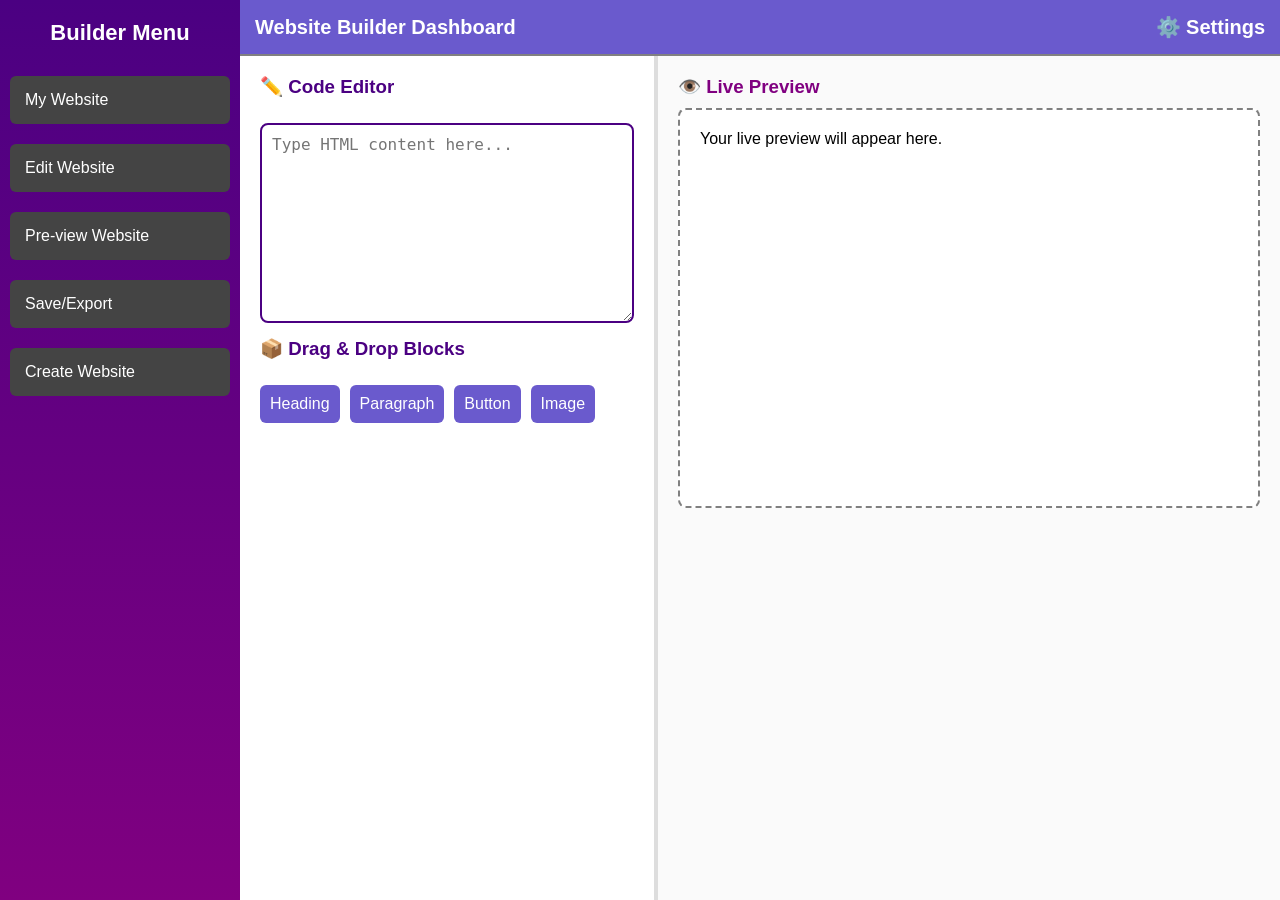
==== commit 3805c6b4: "Replace index with website builder workspace" ====
--- a/index.html
+++ b/index.html
@@ -2,21 +2,39 @@
 <html lang="en">
 <head>
   <meta charset="UTF-8">
-  <title>Animated Dashboard</title>
+  <title>My Website Builder</title>
   <style>
+    /* Reset and base styles */
+    * {
+      margin: 0;
+      padding: 0;
+      box-sizing: border-box;
+    }
+
     body {
-      margin: 0;
       font-family: Arial, sans-serif;
       background-color: #f0f0f5;
-    }
-
+      display: flex;
+      height: 100vh;
+      overflow: hidden;
+    }
+
+    /* Sidebar styles */
     .sidebar {
-      width: 220px;
-      height: 100vh;
+      width: 240px;
       background: linear-gradient(180deg, indigo, purple);
       display: flex;
       flex-direction: column;
       padding-top: 20px;
+      color: white;
+      box-shadow: 2px 0 8px rgba(0,0,0,0.2);
+    }
+
+    .sidebar h2 {
+      text-align: center;
+      margin-bottom: 20px;
+      font-size: 22px;
+      font-weight: bold;
     }
 
     .sidebar button {
@@ -29,17 +47,19 @@
       font-size: 16px;
       cursor: pointer;
       border-radius: 6px;
+      transition: all 0.3s ease;
     }
 
     .sidebar button:hover {
       background-color: grey;
       transform: scale(1.05);
-      transition: all 0.3s ease;
-    }
-
-    .content {
-      margin-left: 220px;
-      padding: 20px;
+    }
+
+    /* Main content area */
+    .main {
+      flex-grow: 1;
+      display: flex;
+      flex-direction: column;
     }
 
     .header {
@@ -48,31 +68,172 @@
       padding: 15px;
       font-size: 20px;
       border-bottom: 2px solid grey;
+      display: flex;
+      justify-content: space-between;
+      align-items: center;
+    }
+
+    .header span {
+      font-weight: bold;
+    }
+
+    /* Builder workspace */
+    .builder {
+      flex-grow: 1;
+      display: flex;
+      overflow: hidden;
+    }
+
+    /* Editor panel */
+    .editor-panel {
+      width: 40%;
+      background-color: #fff;
+      border-right: 2px solid #ddd;
+      padding: 20px;
+      display: flex;
+      flex-direction: column;
+      gap: 15px;
+    }
+
+    .editor-panel h3 {
+      margin-bottom: 10px;
+      color: indigo;
+    }
+
+    .editor-panel textarea {
+      width: 100%;
+      height: 200px;
+      border: 2px solid indigo;
+      border-radius: 8px;
+      padding: 10px;
+      font-size: 16px;
+      resize: vertical;
+    }
+
+    /* Drag-and-drop blocks */
+    .blocks {
+      display: flex;
+      flex-wrap: wrap;
+      gap: 10px;
+    }
+
+    .block {
+      background-color: #6a5acd;
+      color: white;
+      padding: 10px;
+      border-radius: 6px;
+      cursor: grab;
+      user-select: none;
+      transition: transform 0.2s;
+    }
+
+    .block:active {
+      transform: scale(1.1);
+    }
+
+    /* Preview panel */
+    .preview-panel {
+      flex-grow: 1;
+      background-color: #fafafa;
+      padding: 20px;
+      overflow-y: auto;
+      border-left: 2px solid #ddd;
+    }
+
+    .preview-panel h3 {
+      margin-bottom: 10px;
+      color: purple;
+    }
+
+    .preview {
+      min-height: 400px;
+      border: 2px dashed grey;
+      border-radius: 8px;
+      padding: 20px;
+      background-color: #fff;
+    }
+
+    /* Motion graphics: animated gradient background */
+    @keyframes gradientShift {
+      0% { background: linear-gradient(180deg, indigo, purple); }
+      50% { background: linear-gradient(180deg, purple, grey); }
+      100% { background: linear-gradient(180deg, indigo, purple); }
+    }
+
+    .sidebar {
+      animation: gradientShift 10s infinite alternate;
     }
   </style>
 </head>
 <body>
+  <!-- Sidebar navigation -->
   <div class="sidebar">
-    <button id="btn1">My Website</button>
-    <button id="btn2">Edit Website</button>
-    <button id="btn3">Pre-view Website</button>
-    <button id="btn4">Save/Export</button>
+    <h2>Builder Menu</h2>
+    <button>My Website</button>
+    <button>Edit Website</button>
+    <button>Pre-view Website</button>
+    <button>Save/Export</button>
+    <button>Create Website</button>
   </div>
 
-  <div class="content">
-    <div class="header">Dashboard</div>
-    <p>Welcome to your animated interface.</p>
+  <!-- Main workspace -->
+  <div class="main">
+    <div class="header">
+      <span>Website Builder Dashboard</span>
+      <span>⚙️ Settings</span>
+    </div>
+
+    <div class="builder">
+      <!-- Editor panel -->
+      <div class="editor-panel">
+        <h3>✏️ Code Editor</h3>
+        <textarea id="editor" placeholder="Type HTML content here..."></textarea>
+
+        <h3>📦 Drag & Drop Blocks</h3>
+        <div class="blocks">
+          <div class="block" draggable="true" data-html="<h1>Welcome to My Site</h1>">Heading</div>
+          <div class="block" draggable="true" data-html="<p>This is a paragraph block.</p>">Paragraph</div>
+          <div class="block" draggable="true" data-html="<button>Click Me</button>">Button</div>
+          <div class="block" draggable="true" data-html="<img src='https://via.placeholder.com/150' alt='Placeholder'>">Image</div>
+        </div>
+      </div>
+
+      <!-- Preview panel -->
+      <div class="preview-panel">
+        <h3>👁️ Live Preview</h3>
+        <div class="preview" id="preview">Your live preview will appear here.</div>
+      </div>
+    </div>
   </div>
 
-  <!-- GSAP Animation -->
-  <script src="https://cdnjs.cloudflare.com/ajax/libs/gsap/3.12.2/gsap.min.js"></script>
+  <!-- JavaScript for interactivity -->
   <script>
-    gsap.from(".sidebar button", {
-      x: -50,
-      opacity: 0,
-      duration: 0.8,
-      stagger: 0.2,
-      ease: "power2.out"
+    const editor = document.getElementById("editor");
+    const preview = document.getElementById("preview");
+
+    // Update preview when typing HTML
+    editor.addEventListener("input", () => {
+      preview.innerHTML = editor.value;
+    });
+
+    // Drag-and-drop functionality
+    const blocks = document.querySelectorAll(".block");
+
+    blocks.forEach(block => {
+      block.addEventListener("dragstart", e => {
+        e.dataTransfer.setData("text/html", block.dataset.html);
+      });
+    });
+
+    preview.addEventListener("dragover", e => {
+      e.preventDefault();
+    });
+
+    preview.addEventListener("drop", e => {
+      e.preventDefault();
+      const html = e.dataTransfer.getData("text/html");
+      preview.innerHTML += html;
+      editor.value += "\n" + html;
     });
   </script>
 </body>
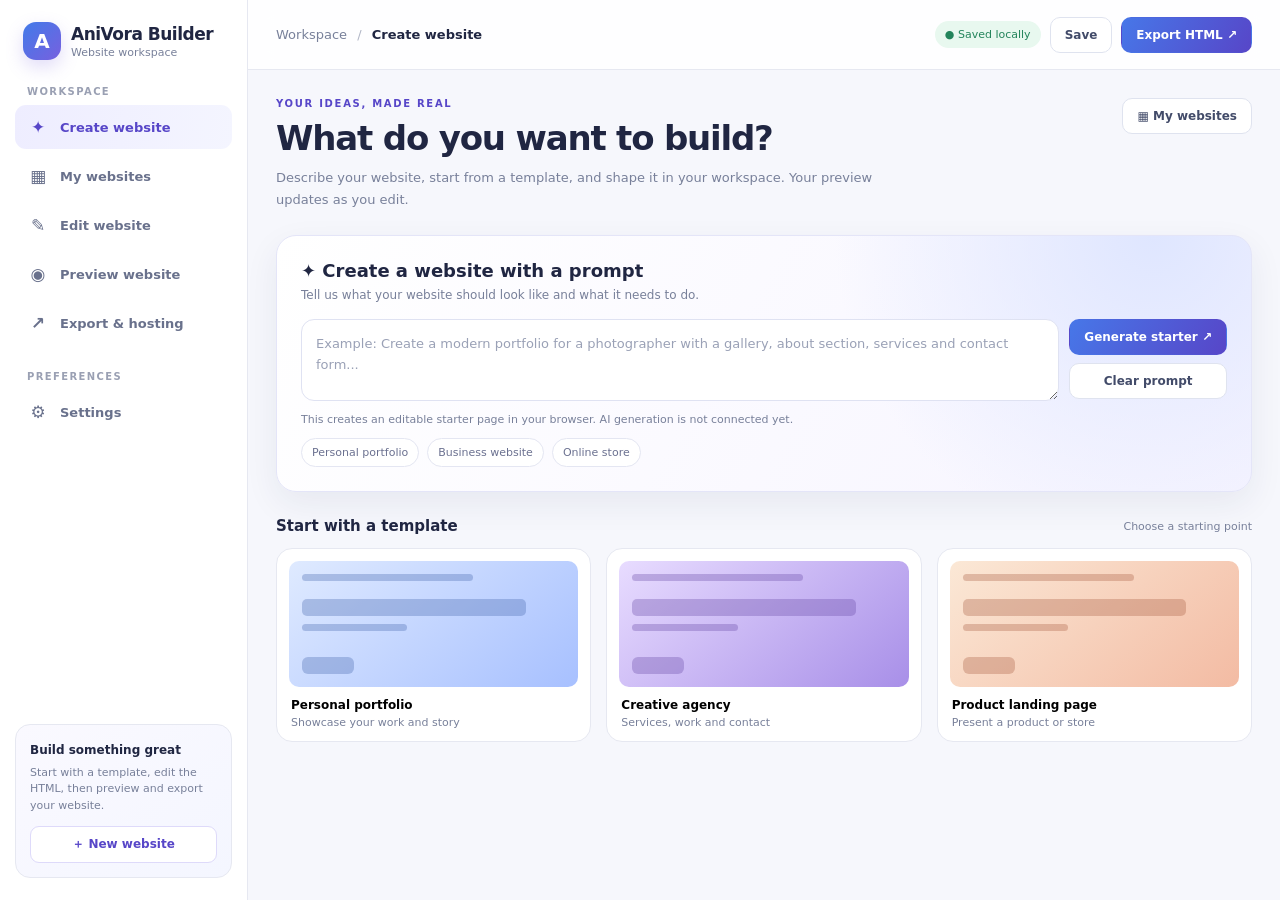
==== commit 8de0fb90: "Polish Builder into responsive website workspace" ====
--- a/index.html
+++ b/index.html
@@ -1,240 +1,127 @@
 <!DOCTYPE html>
 <html lang="en">
 <head>
-  <meta charset="UTF-8">
-  <title>My Website Builder</title>
-  <style>
-    /* Reset and base styles */
-    * {
-      margin: 0;
-      padding: 0;
-      box-sizing: border-box;
-    }
-
-    body {
-      font-family: Arial, sans-serif;
-      background-color: #f0f0f5;
-      display: flex;
-      height: 100vh;
-      overflow: hidden;
-    }
-
-    /* Sidebar styles */
-    .sidebar {
-      width: 240px;
-      background: linear-gradient(180deg, indigo, purple);
-      display: flex;
-      flex-direction: column;
-      padding-top: 20px;
-      color: white;
-      box-shadow: 2px 0 8px rgba(0,0,0,0.2);
-    }
-
-    .sidebar h2 {
-      text-align: center;
-      margin-bottom: 20px;
-      font-size: 22px;
-      font-weight: bold;
-    }
-
-    .sidebar button {
-      background-color: #444;
-      color: #fff;
-      border: none;
-      padding: 15px;
-      margin: 10px;
-      text-align: left;
-      font-size: 16px;
-      cursor: pointer;
-      border-radius: 6px;
-      transition: all 0.3s ease;
-    }
-
-    .sidebar button:hover {
-      background-color: grey;
-      transform: scale(1.05);
-    }
-
-    /* Main content area */
-    .main {
-      flex-grow: 1;
-      display: flex;
-      flex-direction: column;
-    }
-
-    .header {
-      background-color: #6a5acd;
-      color: white;
-      padding: 15px;
-      font-size: 20px;
-      border-bottom: 2px solid grey;
-      display: flex;
-      justify-content: space-between;
-      align-items: center;
-    }
-
-    .header span {
-      font-weight: bold;
-    }
-
-    /* Builder workspace */
-    .builder {
-      flex-grow: 1;
-      display: flex;
-      overflow: hidden;
-    }
-
-    /* Editor panel */
-    .editor-panel {
-      width: 40%;
-      background-color: #fff;
-      border-right: 2px solid #ddd;
-      padding: 20px;
-      display: flex;
-      flex-direction: column;
-      gap: 15px;
-    }
-
-    .editor-panel h3 {
-      margin-bottom: 10px;
-      color: indigo;
-    }
-
-    .editor-panel textarea {
-      width: 100%;
-      height: 200px;
-      border: 2px solid indigo;
-      border-radius: 8px;
-      padding: 10px;
-      font-size: 16px;
-      resize: vertical;
-    }
-
-    /* Drag-and-drop blocks */
-    .blocks {
-      display: flex;
-      flex-wrap: wrap;
-      gap: 10px;
-    }
-
-    .block {
-      background-color: #6a5acd;
-      color: white;
-      padding: 10px;
-      border-radius: 6px;
-      cursor: grab;
-      user-select: none;
-      transition: transform 0.2s;
-    }
-
-    .block:active {
-      transform: scale(1.1);
-    }
-
-    /* Preview panel */
-    .preview-panel {
-      flex-grow: 1;
-      background-color: #fafafa;
-      padding: 20px;
-      overflow-y: auto;
-      border-left: 2px solid #ddd;
-    }
-
-    .preview-panel h3 {
-      margin-bottom: 10px;
-      color: purple;
-    }
-
-    .preview {
-      min-height: 400px;
-      border: 2px dashed grey;
-      border-radius: 8px;
-      padding: 20px;
-      background-color: #fff;
-    }
-
-    /* Motion graphics: animated gradient background */
-    @keyframes gradientShift {
-      0% { background: linear-gradient(180deg, indigo, purple); }
-      50% { background: linear-gradient(180deg, purple, grey); }
-      100% { background: linear-gradient(180deg, indigo, purple); }
-    }
-
-    .sidebar {
-      animation: gradientShift 10s infinite alternate;
-    }
-  </style>
+<meta charset="UTF-8">
+<meta name="viewport" content="width=device-width, initial-scale=1">
+<meta name="theme-color" content="#f6f7fc">
+<title>AniVora Builder — Website Workspace</title>
+<style>
+:root{--ink:#202642;--muted:#78809a;--line:#e6e8f1;--paper:#fff;--canvas:#f6f7fc;--blue:#4777e8;--indigo:#5746c8;--lav:#eeeaff;--shadow:0 12px 34px rgba(35,43,80,.07)}
+*{box-sizing:border-box}html,body{margin:0;min-height:100%;font-family:Inter,ui-sans-serif,system-ui,-apple-system,"Segoe UI",sans-serif;color:var(--ink);background:var(--canvas)}button,input,textarea,select{font:inherit}button{cursor:pointer}button:focus-visible,input:focus-visible,textarea:focus-visible{outline:3px solid #a9baff;outline-offset:2px}
+.app{min-height:100vh;display:grid;grid-template-columns:248px minmax(0,1fr)}
+.sidebar{background:#fff;border-right:1px solid var(--line);padding:22px 15px;display:flex;flex-direction:column;gap:26px;min-height:100vh}
+.brand{display:flex;align-items:center;gap:10px;padding:0 8px}.brand-mark{width:38px;height:38px;border-radius:13px;background:linear-gradient(135deg,#427be9,#7760df);display:grid;place-items:center;color:white;font-size:20px;font-weight:800;box-shadow:0 7px 18px #7660df38}.brand strong{font-size:17px;letter-spacing:-.5px}.brand small{display:block;color:var(--muted);font-size:11px;margin-top:2px}
+.nav-label{font-size:10px;font-weight:800;letter-spacing:1.4px;color:#9aa0b3;padding:0 12px 8px}.nav{display:grid;gap:5px}.nav button{border:0;background:transparent;color:#69718c;border-radius:11px;text-align:left;padding:12px 13px;display:flex;align-items:center;gap:12px;font-size:13px;font-weight:650;transition:.18s}.nav button:hover{background:#f5f6fc;color:var(--ink)}.nav button.active{background:linear-gradient(100deg,#eeedff,#f4f5ff);color:var(--indigo)}.nav .ico{width:20px;text-align:center;font-size:17px}.side-bottom{margin-top:auto;border:1px solid var(--line);border-radius:15px;padding:14px;background:linear-gradient(145deg,#faf9ff,#f4f6ff)}.side-bottom strong{font-size:12px}.side-bottom p{font-size:11px;color:var(--muted);line-height:1.5;margin:7px 0 12px}.small-btn{width:100%;border:1px solid #dedafa;border-radius:9px;background:#fff;color:var(--indigo);padding:9px;font-size:12px;font-weight:700}
+.workspace{min-width:0;display:flex;flex-direction:column}.topbar{height:70px;background:#ffffffdc;border-bottom:1px solid var(--line);display:flex;align-items:center;justify-content:space-between;padding:0 28px;gap:14px;position:sticky;top:0;z-index:5;backdrop-filter:blur(12px)}.crumb{font-size:13px;color:var(--muted)}.crumb b{color:var(--ink)}.top-actions{display:flex;align-items:center;gap:9px}.status{font-size:11px;color:#23845b;background:#e8f8ef;padding:7px 10px;border-radius:20px;white-space:nowrap}.btn{border:1px solid #dfe3ef;background:white;color:#424b69;padding:10px 14px;border-radius:10px;font-size:12px;font-weight:750;transition:.18s}.btn:hover{transform:translateY(-1px);box-shadow:0 5px 14px #28345d12}.btn.primary{background:linear-gradient(120deg,var(--blue),var(--indigo));border-color:transparent;color:white}.btn:disabled{opacity:.5;cursor:not-allowed;transform:none}
+.page{padding:28px;max-width:1600px;width:100%;margin:0 auto}.page-head{display:flex;align-items:flex-start;justify-content:space-between;gap:20px;margin-bottom:24px}.eyebrow{font-size:10px;text-transform:uppercase;letter-spacing:1.7px;color:var(--indigo);font-weight:850;margin-bottom:9px}.page h1{font-size:clamp(24px,3vw,34px);letter-spacing:-1.2px;margin:0}.sub{color:var(--muted);font-size:13px;line-height:1.7;margin:9px 0 0;max-width:620px}
+.hero{background:radial-gradient(circle at 90% 0%,#dfe6ff 0,transparent 35%),linear-gradient(120deg,#fff,#f6f4ff);border:1px solid #e4e5f8;border-radius:20px;padding:24px;margin-bottom:22px;box-shadow:var(--shadow)}.hero h2{font-size:18px;margin:0 0 7px}.hero p{font-size:12px;color:var(--muted);margin:0 0 17px}.prompt-row{display:flex;gap:10px;align-items:stretch}.prompt{flex:1;min-height:82px;resize:vertical;border:1px solid #dfe2f2;background:#fff;border-radius:13px;padding:14px;color:var(--ink);font-size:13px;line-height:1.6}.prompt::placeholder{color:#9aa1b6}.prompt-actions{display:flex;flex-direction:column;gap:8px;min-width:150px}.hint{font-size:11px;color:var(--muted);margin-top:12px}.chips{display:flex;gap:8px;flex-wrap:wrap;margin-top:12px}.chip{background:#fff;border:1px solid #e4e6f2;color:#6b7190;border-radius:30px;padding:7px 10px;font-size:11px}.chip:hover{border-color:#b6b0f2;color:var(--indigo)}
+.section-head{display:flex;justify-content:space-between;align-items:center;margin:25px 0 13px}.section-head h2{font-size:15px;margin:0}.section-head span{font-size:11px;color:var(--muted)}
+.cards{display:grid;grid-template-columns:repeat(3,minmax(0,1fr));gap:15px}.template{background:#fff;border:1px solid var(--line);border-radius:16px;padding:12px;text-align:left;transition:.2s;min-width:0}.template:hover{transform:translateY(-3px);box-shadow:var(--shadow);border-color:#c8c7f2}.thumb{height:126px;border-radius:10px;overflow:hidden;display:flex;flex-direction:column;padding:13px;gap:8px}.thumb span{display:block;height:7px;border-radius:5px;background:#ffffffb8;width:65%}.thumb .wide{height:17px;width:85%;margin-top:10px}.thumb .short{width:40%}.thumb .pill{width:52px;height:17px;border-radius:6px;margin-top:auto}.thumb.agency{background:linear-gradient(140deg,#dfeaff,#a7c0ff)}.thumb.agency span{background:#4566ad55}.thumb.studio{background:linear-gradient(140deg,#e8dcff,#a88fe8)}.thumb.studio span{background:#6748a555}.thumb.store{background:linear-gradient(140deg,#fbe8d6,#f3bba3)}.thumb.store span{background:#a85f4355}.template strong{display:block;font-size:12px;margin:11px 2px 4px}.template small{display:block;color:var(--muted);font-size:11px;margin:0 2px}
+.panel{background:#fff;border:1px solid var(--line);border-radius:17px;box-shadow:var(--shadow);overflow:hidden}.panel-title{padding:15px 18px;border-bottom:1px solid var(--line);display:flex;align-items:center;justify-content:space-between;gap:10px}.panel-title h2,.panel-title h3{font-size:13px;margin:0}.panel-title p{font-size:11px;color:var(--muted);margin:5px 0 0}.editor-layout{display:grid;grid-template-columns:minmax(230px, .8fr) minmax(0,1.2fr);gap:16px;align-items:stretch}.editor-panel{min-width:0}.editor-inner{padding:17px}.editor-inner label{font-size:11px;font-weight:800;display:block;margin-bottom:8px}.code{width:100%;min-height:350px;resize:vertical;border:1px solid #303650;border-radius:11px;background:#171b2b;color:#dfe6ff;padding:15px;font:12px/1.65 ui-monospace,SFMono-Regular,Consolas,monospace;tab-size:2}.block-grid{display:grid;grid-template-columns:repeat(2,minmax(0,1fr));gap:8px;margin-top:12px}.block-add{border:1px solid var(--line);background:#fbfbff;border-radius:10px;padding:12px;text-align:left;font-size:11px;color:#525b79}.block-add b{display:block;color:var(--indigo);font-size:17px;margin-bottom:5px}.block-add:hover{border-color:#c4bef7;background:#f6f4ff}.preview-wrap{background:#eef0f8;padding:14px;min-width:0}.preview-toolbar{display:flex;align-items:center;justify-content:space-between;margin-bottom:10px;font-size:11px;color:var(--muted);gap:8px}.device-buttons{display:flex;gap:5px}.device-buttons button{border:1px solid #e0e3ee;background:white;border-radius:7px;padding:6px 9px;font-size:11px;color:#626b86}.device-buttons button.active{background:var(--lav);color:var(--indigo);border-color:#d8d0ff}.frame{background:white;border:1px solid #dce0ec;border-radius:10px;overflow:hidden;min-height:400px;box-shadow:0 8px 24px #28345d10}.frame iframe{display:block;width:100%;height:520px;border:0;background:#fff}.frame.mobile{max-width:375px;margin:0 auto}.empty{padding:35px 20px;text-align:center;color:var(--muted);font-size:12px;line-height:1.7}
+.project-list{display:grid;grid-template-columns:repeat(3,minmax(0,1fr));gap:14px}.project{background:#fff;border:1px solid var(--line);border-radius:15px;padding:17px}.project-icon{height:70px;border-radius:10px;background:linear-gradient(135deg,#e5edff,#eee5ff);display:grid;place-items:center;font-size:27px;margin-bottom:13px}.project h3{font-size:13px;margin:0 0 5px;overflow-wrap:anywhere}.project p{font-size:11px;color:var(--muted);margin:0 0 14px}.project-actions{display:flex;gap:7px}.project-actions .btn{flex:1;padding:8px 6px;font-size:11px}
+.notice{border:1px solid #e3e5f2;background:#fff;border-radius:12px;padding:14px;color:var(--muted);font-size:12px;line-height:1.6;margin-top:16px}.notice b{color:var(--ink)}.hidden{display:none!important}.toast{position:fixed;bottom:22px;right:22px;background:#222844;color:white;border-radius:12px;padding:13px 17px;font-size:12px;box-shadow:0 10px 30px #141a3540;z-index:20;max-width:calc(100vw - 32px);animation:rise .2s ease}.toast.error{background:#9f2940}@keyframes rise{from{opacity:0;transform:translateY(8px)}to{opacity:1;transform:translateY(0)}}
+.mobile-menu{display:none}
+@media(max-width:1050px){.app{grid-template-columns:205px minmax(0,1fr)}.sidebar{padding-inline:10px}.page{padding:22px}.cards,.project-list{grid-template-columns:repeat(2,minmax(0,1fr))}.editor-layout{grid-template-columns:1fr}.code{min-height:240px}.frame iframe{height:460px}}
+@media(max-width:700px){.app{display:block}.sidebar{position:fixed;z-index:15;left:0;top:0;bottom:0;width:255px;min-height:0;transform:translateX(-105%);transition:transform .22s;box-shadow:10px 0 35px #20264220}.sidebar.open{transform:translateX(0)}.topbar{height:62px;padding:0 14px}.mobile-menu{display:inline-flex}.crumb{font-size:11px}.status{display:none}.top-actions .btn{padding:9px 10px}.page{padding:19px 14px}.page-head{margin-bottom:17px}.page-head>.btn{display:none}.hero{padding:17px}.prompt-row{flex-direction:column}.prompt-actions{flex-direction:row}.prompt-actions .btn{flex:1}.cards,.project-list{grid-template-columns:1fr 1fr;gap:9px}.thumb{height:95px}.template{padding:8px}.section-head{margin-top:20px}.editor-layout{gap:12px}.preview-wrap{padding:9px}.frame iframe{height:420px}.panel-title{padding:13px}.editor-inner{padding:12px}.side-bottom{margin-top:20px}.nav{gap:3px}}
+@media(max-width:390px){.cards,.project-list{grid-template-columns:1fr}.top-actions .btn{font-size:11px}.page h1{font-size:25px}}
+</style>
 </head>
 <body>
-  <!-- Sidebar navigation -->
-  <div class="sidebar">
-    <h2>Builder Menu</h2>
-    <button>My Website</button>
-    <button>Edit Website</button>
-    <button>Pre-view Website</button>
-    <button>Save/Export</button>
-    <button>Create Website</button>
-  </div>
-
-  <!-- Main workspace -->
-  <div class="main">
-    <div class="header">
-      <span>Website Builder Dashboard</span>
-      <span>⚙️ Settings</span>
+<div class="app">
+  <aside class="sidebar" id="sidebar">
+    <div class="brand"><div class="brand-mark">A</div><div><strong>AniVora Builder</strong><small>Website workspace</small></div></div>
+    <div><div class="nav-label">WORKSPACE</div><nav class="nav" aria-label="Main navigation">
+      <button class="active" data-view="create"><span class="ico">✦</span>Create website</button>
+      <button data-view="projects"><span class="ico">▦</span>My websites</button>
+      <button data-view="editor"><span class="ico">✎</span>Edit website</button>
+      <button data-view="preview"><span class="ico">◉</span>Preview website</button>
+      <button data-view="hosting"><span class="ico">↗</span>Export & hosting</button>
+    </nav></div>
+    <div><div class="nav-label">PREFERENCES</div><nav class="nav"><button data-view="settings"><span class="ico">⚙</span>Settings</button></nav></div>
+    <div class="side-bottom"><strong>Build something great</strong><p>Start with a template, edit the HTML, then preview and export your website.</p><button class="small-btn" data-view="create">＋ New website</button></div>
+  </aside>
+  <main class="workspace">
+    <header class="topbar"><div style="display:flex;align-items:center;gap:12px"><button class="btn mobile-menu" id="menuBtn" aria-label="Open menu">☰</button><div class="crumb">Workspace <span style="padding:0 6px;color:#b1b6c6">/</span> <b id="breadcrumb">Create website</b></div></div><div class="top-actions"><span class="status">● Saved locally</span><button class="btn" id="saveBtn">Save</button><button class="btn primary" id="exportTop">Export HTML ↗</button></div></header>
+    <div class="page">
+      <section id="view-create" class="view">
+        <div class="page-head"><div><div class="eyebrow">Your ideas, made real</div><h1>What do you want to build?</h1><p class="sub">Describe your website, start from a template, and shape it in your workspace. Your preview updates as you edit.</p></div><button class="btn" data-view="projects">▦ My websites</button></div>
+        <div class="hero"><h2>✦ Create a website with a prompt</h2><p>Tell us what your website should look like and what it needs to do.</p><div class="prompt-row"><textarea class="prompt" id="sitePrompt" placeholder="Example: Create a modern portfolio for a photographer with a gallery, about section, services and contact form..."></textarea><div class="prompt-actions"><button class="btn primary" id="generateBtn">Generate starter ↗</button><button class="btn" id="clearPrompt">Clear prompt</button></div></div><div class="hint">This creates an editable starter page in your browser. AI generation is not connected yet.</div><div class="chips"><button class="chip" data-prompt="A modern personal portfolio with a hero section, projects, about me and contact details">Personal portfolio</button><button class="chip" data-prompt="A clean small business website with services, testimonials, about section and contact information">Business website</button><button class="chip" data-prompt="A stylish online store landing page with featured products, categories and a shopping call to action">Online store</button></div></div>
+        <div class="section-head"><h2>Start with a template</h2><span>Choose a starting point</span></div>
+        <div class="cards">
+          <button class="template" data-template="portfolio"><div class="thumb agency"><span></span><span class="wide"></span><span class="short"></span><span class="pill"></span></div><strong>Personal portfolio</strong><small>Showcase your work and story</small></button>
+          <button class="template" data-template="business"><div class="thumb studio"><span></span><span class="wide"></span><span class="short"></span><span class="pill"></span></div><strong>Creative agency</strong><small>Services, work and contact</small></button>
+          <button class="template" data-template="store"><div class="thumb store"><span></span><span class="wide"></span><span class="short"></span><span class="pill"></span></div><strong>Product landing page</strong><small>Present a product or store</small></button>
+        </div>
+      </section>
+      <section id="view-projects" class="view hidden">
+        <div class="page-head"><div><div class="eyebrow">Your workspace</div><h1>My websites</h1><p class="sub">Open a saved project to continue editing, or create a fresh website.</p></div><button class="btn primary" data-view="create">＋ New website</button></div>
+        <div id="projectList" class="project-list"></div><div id="noProjects" class="notice"><b>No saved websites yet.</b><br>Create a starter website and press Save. Your projects are stored in this browser on this device.</div>
+      </section>
+      <section id="view-editor" class="view hidden">
+        <div class="page-head"><div><div class="eyebrow">Make it yours</div><h1>Edit website</h1><p class="sub">Edit the HTML directly or add a ready-made block. Changes appear in the preview.</p></div></div>
+        <div class="editor-layout">
+          <div class="panel editor-panel"><div class="panel-title"><div><h2>✎ HTML editor</h2><p id="editingName">Untitled website</p></div><button class="btn" id="formatHint">HTML</button></div><div class="editor-inner"><label for="editor">Website HTML</label><textarea class="code" id="editor" spellcheck="false" aria-label="Website HTML editor" placeholder="Choose a template or create a starter website first..."></textarea><div class="section-head"><h2>Quick blocks</h2><span>Tap to insert</span></div><div class="block-grid"><button class="block-add" data-block="heading"><b>H₁</b>Hero heading</button><button class="block-add" data-block="paragraph"><b>¶</b>Paragraph</button><button class="block-add" data-block="button"><b>▣</b>Call-to-action</button><button class="block-add" data-block="image"><b>▧</b>Image block</button><button class="block-add" data-block="services"><b>▦</b>Services section</button><button class="block-add" data-block="contact"><b>✉</b>Contact section</button></div></div></div>
+          <div class="panel"><div class="panel-title"><div><h2>Live preview</h2><p>Preview of your current HTML</p></div><button class="btn" data-view="preview">Expand ↗</button></div><div class="preview-wrap"><div class="preview-toolbar"><span>● Local preview</span><div class="device-buttons"><button class="active" data-device="desktop">Desktop</button><button data-device="mobile">Mobile</button></div></div><div class="frame" id="editorFrame"><iframe id="previewFrame" title="Website preview" sandbox="allow-forms allow-modals allow-popups allow-same-origin" loading="eager"></iframe></div></div></div>
+        </div>
+      </section>
+      <section id="view-preview" class="view hidden">
+        <div class="page-head"><div><div class="eyebrow">Check every detail</div><h1>Preview website</h1><p class="sub">Review the page at desktop or mobile width before exporting.</p></div><button class="btn primary" data-view="editor">✎ Edit website</button></div>
+        <div class="panel"><div class="panel-title"><div><h2 id="previewName">Untitled website</h2><p>Sandboxed browser preview</p></div><div class="device-buttons"><button class="active" data-device="desktop">Desktop</button><button data-device="mobile">Mobile</button><button id="refreshPreview">↻ Refresh</button></div></div><div class="preview-wrap"><div class="frame" id="fullFrame"><iframe id="fullPreviewFrame" title="Full website preview" sandbox="allow-forms allow-modals allow-popups allow-same-origin"></iframe></div></div></div>
+      </section>
+      <section id="view-hosting" class="view hidden">
+        <div class="page-head"><div><div class="eyebrow">Ready to share?</div><h1>Export & hosting</h1><p class="sub">Download your website files, then publish them using a hosting provider.</p></div></div>
+        <div class="panel"><div class="panel-title"><div><h2>Export your website</h2><p>Download the current HTML as a file</p></div></div><div class="editor-inner"><p style="font-size:13px;line-height:1.8;color:var(--muted);margin-bottom:16px">Export creates a standalone HTML file containing your current page. Images, external fonts and other linked resources may still require an internet connection.</p><button class="btn primary" id="exportMain">↓ Download website HTML</button><div class="notice"><b>Public hosting is not connected yet.</b><br>This workspace does not currently publish a public website URL or connect to a hosting account. Export the file and upload it to a hosting provider to make it public.</div></div></div>
+      </section>
+      <section id="view-settings" class="view hidden">
+        <div class="page-head"><div><div class="eyebrow">Workspace preferences</div><h1>Settings</h1><p class="sub">Manage the current project name and local browser data.</p></div></div>
+        <div class="panel"><div class="panel-title"><div><h2>Project settings</h2><p>These settings apply to the current browser workspace</p></div></div><div class="editor-inner"><label for="projectNameInput">Website name</label><input id="projectNameInput" style="width:100%;padding:12px;border:1px solid var(--line);border-radius:10px;margin-bottom:16px" placeholder="My new website"><button class="btn primary" id="renameBtn">Update website name</button><div class="notice"><b>Local storage</b><br>Saved projects are stored in this browser on this device. Clearing browser site data may remove them. Saving here does not upload your project to an account.</div><div style="margin-top:18px"><button class="btn" id="newBtn">＋ Start a new website</button></div></div></div>
+      </section>
     </div>
-
-    <div class="builder">
-      <!-- Editor panel -->
-      <div class="editor-panel">
-        <h3>✏️ Code Editor</h3>
-        <textarea id="editor" placeholder="Type HTML content here..."></textarea>
-
-        <h3>📦 Drag & Drop Blocks</h3>
-        <div class="blocks">
-          <div class="block" draggable="true" data-html="<h1>Welcome to My Site</h1>">Heading</div>
-          <div class="block" draggable="true" data-html="<p>This is a paragraph block.</p>">Paragraph</div>
-          <div class="block" draggable="true" data-html="<button>Click Me</button>">Button</div>
-          <div class="block" draggable="true" data-html="<img src='https://via.placeholder.com/150' alt='Placeholder'>">Image</div>
-        </div>
-      </div>
-
-      <!-- Preview panel -->
-      <div class="preview-panel">
-        <h3>👁️ Live Preview</h3>
-        <div class="preview" id="preview">Your live preview will appear here.</div>
-      </div>
-    </div>
-  </div>
-
-  <!-- JavaScript for interactivity -->
-  <script>
-    const editor = document.getElementById("editor");
-    const preview = document.getElementById("preview");
-
-    // Update preview when typing HTML
-    editor.addEventListener("input", () => {
-      preview.innerHTML = editor.value;
-    });
-
-    // Drag-and-drop functionality
-    const blocks = document.querySelectorAll(".block");
-
-    blocks.forEach(block => {
-      block.addEventListener("dragstart", e => {
-        e.dataTransfer.setData("text/html", block.dataset.html);
-      });
-    });
-
-    preview.addEventListener("dragover", e => {
-      e.preventDefault();
-    });
-
-    preview.addEventListener("drop", e => {
-      e.preventDefault();
-      const html = e.dataTransfer.getData("text/html");
-      preview.innerHTML += html;
-      editor.value += "\n" + html;
-    });
-  </script>
+  </main>
+</div>
+<div id="toast" class="toast hidden" role="status" aria-live="polite"></div>
+<script>
+(function(){
+const $=s=>document.querySelector(s), $$=s=>Array.from(document.querySelectorAll(s));
+const starter={
+portfolio:{name:"Personal Portfolio",prompt:"A personal portfolio website",html:`<!DOCTYPE html>
+<html lang="en"><head><meta charset="UTF-8"><meta name="viewport" content="width=device-width,initial-scale=1"><title>Alex Morgan — Portfolio</title><style>*{box-sizing:border-box}body{margin:0;font-family:Arial,sans-serif;color:#202642;background:#f7f8fc}header{padding:24px 8%;display:flex;justify-content:space-between;align-items:center;background:white}header a{color:#4e50b8;text-decoration:none;font-weight:bold}main{max-width:1050px;margin:auto;padding:70px 8%}.tag{color:#6154c9;font-weight:bold;font-size:13px}.hero{font-size:clamp(38px,7vw,68px);line-height:1.05;letter-spacing:-2px;margin:15px 0}.lead{max-width:590px;line-height:1.8;color:#68718a}.button{display:inline-block;background:#5a50c9;color:white;padding:14px 20px;border-radius:9px;text-decoration:none;margin-top:18px}.grid{display:grid;grid-template-columns:repeat(auto-fit,minmax(180px,1fr));gap:15px;margin-top:40px}.card{padding:22px;background:white;border:1px solid #e4e6f1;border-radius:14px}.card h3{margin-top:0}@media(max-width:500px){main{padding-top:45px}header{padding:18px}}</style></head><body><header><b>Alex Morgan</b><a href="#contact">Let's talk ↗</a></header><main><span class="tag">DESIGNER · CREATOR · PROBLEM SOLVER</span><h1 class="hero">I make digital<br>things feel simple.</h1><p class="lead">I’m a multidisciplinary creative who turns thoughtful ideas into useful, memorable digital experiences. Here are a few things I can help you build.</p><a class="button" href="#work">Explore my work</a><section id="work" class="grid"><article class="card"><h3>Web design</h3><p>Clear, accessible experiences designed around real people.</p></article><article class="card"><h3>Development</h3><p>Responsive websites built with care and attention to detail.</p></article><article class="card"><h3>Creative direction</h3><p>Strong visual systems that give ideas a distinctive voice.</p></article></section><section id="contact" style="margin-top:55px"><h2>Have a project in mind?</h2><p class="lead">Tell me what you're working on and let's make it happen.</p><a class="button" href="mailto:hello@example.com">Get in touch</a></section></main></body></html>`},
+business:{name:"Creative Agency",prompt:"A creative agency website",html:`<!DOCTYPE html>
+<html lang="en"><head><meta charset="UTF-8"><meta name="viewport" content="width=device-width,initial-scale=1"><title>Northstar Creative</title><style>*{box-sizing:border-box}body{margin:0;font-family:Arial,sans-serif;background:#faf9ff;color:#23213a}header{display:flex;justify-content:space-between;align-items:center;padding:23px 7%;background:white}header a{color:#5543bb;text-decoration:none;font-weight:bold}main{padding:75px 8%;max-width:1100px;margin:auto}.label{font-size:12px;letter-spacing:2px;font-weight:bold;color:#6553c8}.hero{font-size:clamp(40px,7vw,76px);line-height:1.03;letter-spacing:-3px;max-width:800px;margin:20px 0}.intro{max-width:560px;color:#77738e;line-height:1.8}.cta{display:inline-block;margin-top:20px;padding:14px 21px;border-radius:9px;background:#5b4bc7;color:white;text-decoration:none}.services{display:grid;grid-template-columns:repeat(auto-fit,minmax(190px,1fr));gap:15px;margin-top:65px}.service{background:white;border:1px solid #e8e5f5;border-radius:16px;padding:24px}.service span{font-size:25px}.service h3{margin-bottom:8px}.service p{color:#77738e;line-height:1.65;font-size:14px}@media(max-width:500px){main{padding:50px 6%}.hero{letter-spacing:-1.5px}}</style></head><body><header><b>✳ NORTHSTAR</b><a href="#contact">Start a project ↗</a></header><main><span class="label">INDEPENDENT CREATIVE STUDIO</span><h1 class="hero">Big ideas deserve thoughtful design.</h1><p class="intro">We help ambitious teams build brands, websites and digital experiences that move their business forward.</p><a class="cta" href="#contact">Let's work together →</a><section class="services"><article class="service"><span>✳</span><h3>Brand identity</h3><p>Distinctive identities and visual systems made to last.</p></article><article class="service"><span>▧</span><h3>Web experiences</h3><p>Beautiful, responsive websites built for real people.</p></article><article class="service"><span>↗</span><h3>Digital strategy</h3><p>Clear thinking that turns business goals into action.</p></article></section><section id="contact" style="margin-top:60px"><h2>Let's make something meaningful.</h2><p class="intro">Email us at hello@example.com to start a conversation.</p></section></main></body></html>`},
+store:{name:"Product Landing Page",prompt:"A product landing page",html:`<!DOCTYPE html>
+<html lang="en"><head><meta charset="UTF-8"><meta name="viewport" content="width=device-width,initial-scale=1"><title>Forma — Everyday Essentials</title><style>*{box-sizing:border-box}body{margin:0;font-family:Arial,sans-serif;color:#2c2928;background:#fffaf6}header{padding:22px 7%;display:flex;justify-content:space-between;align-items:center;border-bottom:1px solid #eee3db}header a{color:#6c4436;text-decoration:none;font-size:13px}.hero{max-width:1100px;margin:auto;padding:75px 8%;display:grid;grid-template-columns:1.1fr .9fr;gap:30px;align-items:center}.eyebrow{font-size:12px;letter-spacing:2px;color:#a2694f;font-weight:bold}.hero h1{font-size:clamp(40px,6vw,68px);line-height:1.02;letter-spacing:-2px;margin:18px 0}.hero p{color:#786d67;line-height:1.8}.btn{display:inline-block;padding:14px 20px;background:#6d483a;color:white;border-radius:8px;text-decoration:none;margin-top:12px}.art{min-height:290px;border-radius:22px;background:linear-gradient(145deg,#f4d9c8,#c98d70);display:grid;place-items:center;font-size:85px}.features{max-width:1000px;margin:auto;padding:20px 8% 65px;display:grid;grid-template-columns:repeat(auto-fit,minmax(170px,1fr));gap:18px}.features article{padding:20px;background:white;border:1px solid #f0e6df;border-radius:12px}.features p{font-size:13px;line-height:1.6;color:#786d67}@media(max-width:650px){.hero{grid-template-columns:1fr;padding-top:45px}.art{min-height:190px}.hero h1{letter-spacing:-1px}}</style></head><body><header><b>FORMA.</b><a href="#products">Explore collection　 ↗</a></header><main class="hero"><div><span class="eyebrow">MADE FOR EVERYDAY</span><h1>Less noise.<br>More meaning.</h1><p>Thoughtfully designed essentials for the moments that make up your day. Simple forms, considered details, made to last.</p><a class="btn" href="#products">Discover the collection</a></div><div class="art" aria-label="Decorative product illustration">◒</div></main><section id="products" class="features"><article><h3>Considered design</h3><p>Every detail has a purpose. Nothing extra, nothing missing.</p></article><article><h3>Made to last</h3><p>Timeless shapes and dependable materials for everyday use.</p></article><article><h3>Better by design</h3><p>Thoughtful choices from first sketch to final product.</p></article></section></body></html>`}
+};
+let current={name:"Untitled website",html:"",prompt:""};
+const editor=$("#editor"), preview=$("#previewFrame"), fullPreview=$("#fullPreviewFrame");
+let toastTimer;
+function toast(msg,error=false){const t=$("#toast");t.textContent=msg;t.classList.remove("hidden","error");if(error)t.classList.add("error");clearTimeout(toastTimer);toastTimer=setTimeout(()=>t.classList.add("hidden"),2800)}
+function setHtml(html){current.html=html;editor.value=html;renderPreview();$("#editingName").textContent=current.name;$("#previewName").textContent=current.name}
+function renderPreview(){const html=editor.value||current.html||"";current.html=html;preview.srcdoc=html||"<html><body style='font-family:Arial;padding:30px;color:#78809a'>Your website preview will appear here. Choose a template to begin.</body></html>";fullPreview.srcdoc=preview.srcdoc}
+function go(view){$$(".view").forEach(v=>v.classList.add("hidden"));const target=$("#view-"+view);if(target)target.classList.remove("hidden");$$(".nav [data-view]").forEach(b=>b.classList.toggle("active",b.dataset.view===view));$("#breadcrumb").textContent=({create:"Create website",projects:"My websites",editor:"Edit website",preview:"Preview website",hosting:"Export & hosting",settings:"Settings"})[view]||"Workspace";$("#sidebar").classList.remove("open");if(view==="preview")renderPreview();if(view==="projects")renderProjects();if(view==="settings")$("#projectNameInput").value=current.name}
+$$("[data-view]").forEach(b=>b.addEventListener("click",()=>go(b.dataset.view)));
+$("#menuBtn").addEventListener("click",()=>$("#sidebar").classList.toggle("open"));
+$$("[data-prompt]").forEach(b=>b.addEventListener("click",()=>{$("#sitePrompt").value=b.dataset.prompt}));
+$$("[data-template]").forEach(b=>b.addEventListener("click",()=>loadTemplate(b.dataset.template)));
+function loadTemplate(key){const t=starter[key];if(!t)return;current={name:t.name,html:t.html,prompt:t.prompt};setHtml(t.html);go("editor");toast(t.name+" template loaded. Edit it to make it yours.");}
+function makeFromPrompt(){const p=$("#sitePrompt").value.trim();if(!p){toast("Describe your website first, or choose a template.",true);return}const title=p.replace(/^(create|build|make|design)\s+(me\s+)?(a\s+)?/i,"").split(/[.!?\n]/)[0].trim().slice(0,60);const safe=title.replace(/[<>&"]/g,c=>({"<":"&lt;",">":"&gt;","&":"&amp;",'"':"&quot;"}[c]));const html=`<!DOCTYPE html>
+<html lang="en"><head><meta charset="UTF-8"><meta name="viewport" content="width=device-width,initial-scale=1"><title>${safe}</title><style>*{box-sizing:border-box}body{margin:0;font-family:Arial,sans-serif;color:#202642;background:#f7f8fc}header{display:flex;justify-content:space-between;align-items:center;padding:22px 7%;background:white}header a{color:#5746c8;text-decoration:none}main{max-width:1000px;margin:auto;padding:75px 8%}.eyebrow{font-size:12px;letter-spacing:2px;color:#5746c8;font-weight:bold}.hero{font-size:clamp(38px,7vw,68px);line-height:1.05;letter-spacing:-2px;margin:18px 0}.lead{max-width:620px;color:#737b94;line-height:1.8}.cta{display:inline-block;background:#5746c8;color:white;text-decoration:none;padding:14px 20px;border-radius:9px;margin-top:16px}.grid{display:grid;grid-template-columns:repeat(auto-fit,minmax(190px,1fr));gap:14px;margin-top:45px}.card{background:white;border:1px solid #e4e7f2;border-radius:14px;padding:22px}.card p{color:#737b94;line-height:1.7;font-size:14px}@media(max-width:500px){main{padding-top:48px}}</style></head><body><header><strong>${safe}</strong><a href="#contact">Get in touch ↗</a></header><main><span class="eyebrow">WELCOME — YOUR NEXT CHAPTER STARTS HERE</span><h1 class="hero">${safe}</h1><p class="lead">${p.replace(/[<>&"]/g,c=>({"<":"&lt;",">":"&gt;","&":"&amp;",'"':"&quot;"}[c]))}. A thoughtfully designed starting point you can customize in the editor.</p><a class="cta" href="#contact">Let's get started</a><section class="grid"><article class="card"><h3>Made for your goals</h3><p>Shape this section around the most important thing your visitors should know.</p></article><article class="card"><h3>Simple and clear</h3><p>Explain your services, ideas or products in a way people can understand.</p></article><article class="card"><h3>Ready to connect</h3><p>Give visitors a clear next step and make it easy to reach you.</p></article></section><section id="contact" style="margin-top:50px"><h2>Let's talk</h2><p class="lead">Replace this text with your contact details.</p></section></main></body></html>`;current={name:title||"My Website",html,prompt:p};setHtml(html);go("editor");toast("Editable starter created. This is not AI-generated yet.");}
+$("#generateBtn").addEventListener("click",makeFromPrompt);
+$("#clearPrompt").addEventListener("click",()=>$("#sitePrompt").value="");
+$$("[data-block]").forEach(b=>b.addEventListener("click",()=>{const blocks={heading:"<section style='padding:48px 24px'><h1>Your headline goes here</h1></section>",paragraph:"<p style='line-height:1.7'>Write a short paragraph about your website here.</p>",button:"<p><a href='#contact' style='display:inline-block;padding:12px 18px;background:#5746c8;color:white;border-radius:8px;text-decoration:none'>Get started</a></p>",image:"<img src='https://placehold.co/900x420/e9e7ff/5145a6?text=Your+Image' alt='Replace with your image' style='display:block;width:100%;height:auto;border-radius:12px'>",services:"<section style='padding:24px 0'><h2>What we offer</h2><div style='display:grid;grid-template-columns:repeat(auto-fit,minmax(160px,1fr));gap:14px'><article style='padding:18px;border:1px solid #ddd;border-radius:10px'><h3>Service one</h3><p>Describe your service.</p></article><article style='padding:18px;border:1px solid #ddd;border-radius:10px'><h3>Service two</h3><p>Describe your service.</p></article></div></section>",contact:"<section id='contact' style='padding:28px;background:#f3f1ff;border-radius:12px'><h2>Let's talk</h2><p>Email us at hello@example.com</p><a href='mailto:hello@example.com'>Contact us</a></section>"};const code=blocks[b.dataset.block];if(!editor.value.trim()){setHtml("<!DOCTYPE html><html><head><meta charset='UTF-8'><meta name='viewport' content='width=device-width,initial-scale=1'><title>My Website</title></head><body style='font-family:Arial,sans-serif;max-width:900px;margin:40px auto;padding:20px'>\n"+code+"\n</body></html>")}else{const end=editor.value.toLowerCase().lastIndexOf("</body>");if(end>=0)editor.value=editor.value.slice(0,end)+ "\n"+code+"\n"+editor.value.slice(end);else editor.value+="\n"+code;}renderPreview();toast("Block added to your HTML.");}));
+editor.addEventListener("input",()=>{current.html=editor.value;renderPreview()});
+function readProjects(){try{return JSON.parse(localStorage.getItem("anivora-builder-projects")||"[]")}catch(e){return []}}
+function saveCurrent(){if(!editor.value.trim()){toast("Choose a template or create a starter first.",true);return}current.html=editor.value;if(!current.name||current.name==="Untitled website"){current.name=prompt("Name this website","My Website")||"My Website"}const items=readProjects();const idx=items.findIndex(p=>p.name===current.name);const project={name:current.name,html:current.html,prompt:current.prompt,updatedAt:new Date().toISOString()};if(idx>=0)items[idx]=project;else items.unshift(project);try{localStorage.setItem("anivora-builder-projects",JSON.stringify(items));$("#editingName").textContent=current.name;$("#previewName").textContent=current.name;renderProjects();toast("Website saved in this browser.");}catch(e){toast("Could not save. Browser storage may be full.",true)}}
+function renderProjects(){const list=$("#projectList"),items=readProjects();list.innerHTML="";$("#noProjects").classList.toggle("hidden",items.length>0);items.forEach((p,i)=>{const card=document.createElement("article");card.className="project";const icon=document.createElement("div");icon.className="project-icon";icon.textContent="✦";const h=document.createElement("h3");h.textContent=p.name||"Untitled website";const d=document.createElement("p");d.textContent="Last saved "+(p.updatedAt?new Date(p.updatedAt).toLocaleString():"");const actions=document.createElement("div");actions.className="project-actions";const open=document.createElement("button");open.className="btn";open.textContent="Open";open.addEventListener("click",()=>{current={name:p.name,html:p.html,prompt:p.prompt||""};setHtml(p.html);go("editor")});const del=document.createElement("button");del.className="btn";del.textContent="Delete";del.addEventListener("click",()=>{if(!confirm("Delete "+p.name+" from this browser?"))return;const latest=readProjects();latest.splice(i,1);localStorage.setItem("anivora-builder-projects",JSON.stringify(latest));renderProjects();toast("Project deleted.")});actions.append(open,del);card.append(icon,h,d,actions);list.append(card)})}
+function exportHtml(){const html=editor.value||current.html;if(!html.trim()){toast("Create or open a website before exporting.",true);return}const blob=new Blob([html],{type:"text/html;charset=utf-8"});const url=URL.createObjectURL(blob);const a=document.createElement("a");a.href=url;a.download=(current.name||"my-website").toLowerCase().replace(/[^a-z0-9]+/g,"-").replace(/^-|-$/g,"")+".html";document.body.append(a);a.click();a.remove();URL.revokeObjectURL(url);toast("HTML file downloaded.");}
+$("#saveBtn").addEventListener("click",saveCurrent);$("#exportTop").addEventListener("click",exportHtml);$("#exportMain").addEventListener("click",exportHtml);$("#refreshPreview").addEventListener("click",()=>{renderPreview();toast("Preview refreshed.")});
+$("#renameBtn").addEventListener("click",()=>{const name=$("#projectNameInput").value.trim();if(!name){toast("Enter a website name.",true);return}const old=current.name;current.name=name;$("#editingName").textContent=name;$("#previewName").textContent=name;const items=readProjects();const found=items.find(p=>p.name===old);if(found){found.name=name;found.html=editor.value;found.updatedAt=new Date().toISOString();localStorage.setItem("anivora-builder-projects",JSON.stringify(items))}toast("Website name updated.")});
+$("#newBtn").addEventListener("click",()=>{if(editor.value.trim()&&!confirm("Start a new website? Save your current work first if needed."))return;current={name:"Untitled website",html:"",prompt:""};setHtml("");$("#sitePrompt").value="";go("create");toast("Ready for a new website.")});
+$$("[data-device]").forEach(b=>b.addEventListener("click",()=>{const device=b.dataset.device;const frameIds=["editorFrame","fullFrame"];frameIds.forEach(id=>{const f=$("#"+id);if(f)f.classList.toggle("mobile",device==="mobile")});$$("[data-device]").forEach(x=>x.classList.toggle("active",x.dataset.device===device))}));
+$("#formatHint").addEventListener("click",()=>toast("Paste or edit valid HTML in the editor."));
+// Load the most recently saved project if available; otherwise start with a useful portfolio template.
+const saved=readProjects();if(saved.length){current={name:saved[0].name,html:saved[0].html,prompt:saved[0].prompt||""};setHtml(current.html)}else{current={name:starter.portfolio.name,html:starter.portfolio.html,prompt:starter.portfolio.prompt};setHtml(starter.portfolio.html)}
+renderProjects();
+})();
+</script>
 </body>
-</html>
+</html>
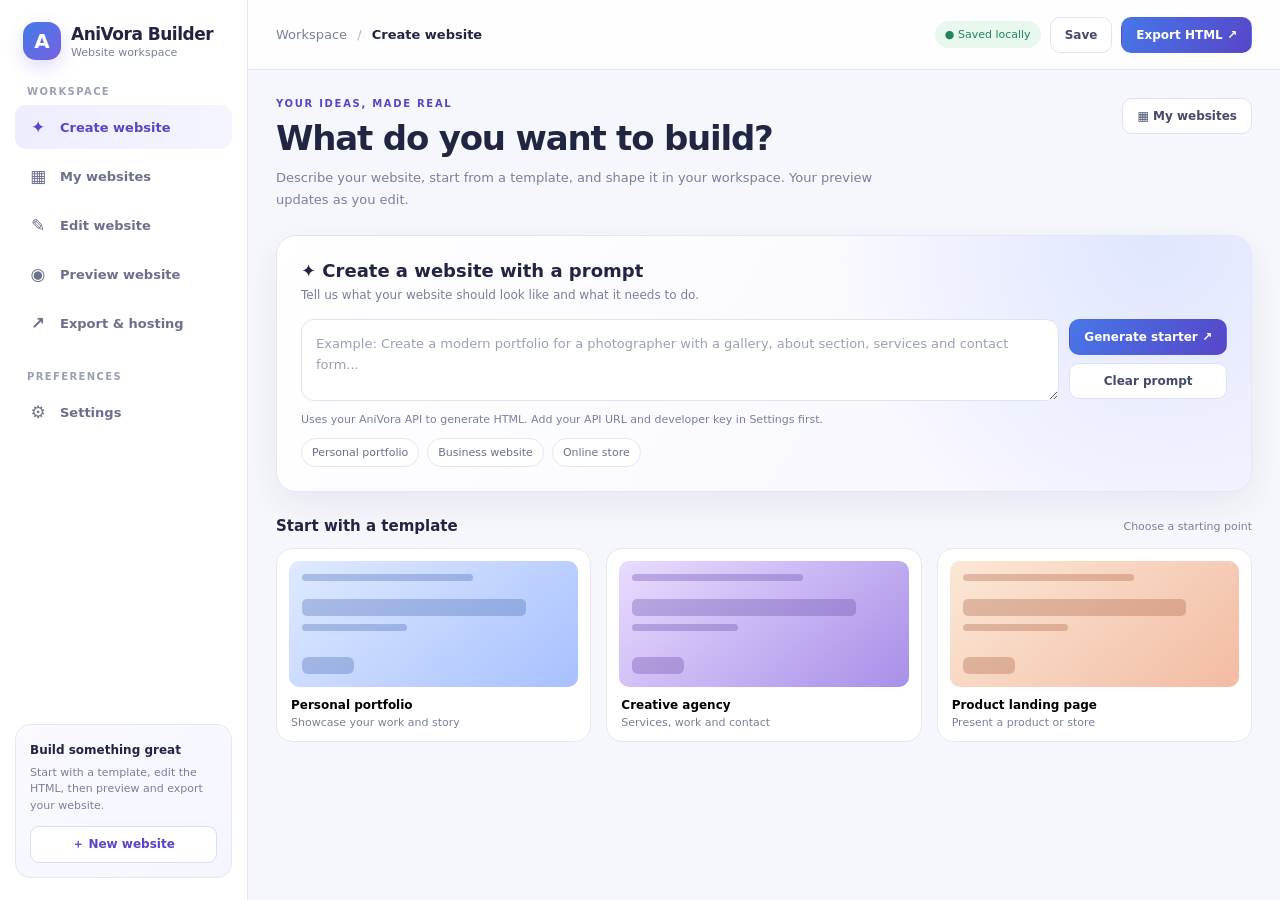
==== commit b2940762: "Connect Builder prompt generation to AniVora API" ====
--- a/index.html
+++ b/index.html
@@ -45,7 +45,7 @@
     <div class="page">
       <section id="view-create" class="view">
         <div class="page-head"><div><div class="eyebrow">Your ideas, made real</div><h1>What do you want to build?</h1><p class="sub">Describe your website, start from a template, and shape it in your workspace. Your preview updates as you edit.</p></div><button class="btn" data-view="projects">▦ My websites</button></div>
-        <div class="hero"><h2>✦ Create a website with a prompt</h2><p>Tell us what your website should look like and what it needs to do.</p><div class="prompt-row"><textarea class="prompt" id="sitePrompt" placeholder="Example: Create a modern portfolio for a photographer with a gallery, about section, services and contact form..."></textarea><div class="prompt-actions"><button class="btn primary" id="generateBtn">Generate starter ↗</button><button class="btn" id="clearPrompt">Clear prompt</button></div></div><div class="hint">This creates an editable starter page in your browser. AI generation is not connected yet.</div><div class="chips"><button class="chip" data-prompt="A modern personal portfolio with a hero section, projects, about me and contact details">Personal portfolio</button><button class="chip" data-prompt="A clean small business website with services, testimonials, about section and contact information">Business website</button><button class="chip" data-prompt="A stylish online store landing page with featured products, categories and a shopping call to action">Online store</button></div></div>
+        <div class="hero"><h2>✦ Create a website with a prompt</h2><p>Tell us what your website should look like and what it needs to do.</p><div class="prompt-row"><textarea class="prompt" id="sitePrompt" placeholder="Example: Create a modern portfolio for a photographer with a gallery, about section, services and contact form..."></textarea><div class="prompt-actions"><button class="btn primary" id="generateBtn">Generate starter ↗</button><button class="btn" id="clearPrompt">Clear prompt</button></div></div><div class="hint">Uses your AniVora API to generate HTML. Add your API URL and developer key in Settings first.</div><div class="chips"><button class="chip" data-prompt="A modern personal portfolio with a hero section, projects, about me and contact details">Personal portfolio</button><button class="chip" data-prompt="A clean small business website with services, testimonials, about section and contact information">Business website</button><button class="chip" data-prompt="A stylish online store landing page with featured products, categories and a shopping call to action">Online store</button></div></div>
         <div class="section-head"><h2>Start with a template</h2><span>Choose a starting point</span></div>
         <div class="cards">
           <button class="template" data-template="portfolio"><div class="thumb agency"><span></span><span class="wide"></span><span class="short"></span><span class="pill"></span></div><strong>Personal portfolio</strong><small>Showcase your work and story</small></button>
@@ -74,7 +74,7 @@
       </section>
       <section id="view-settings" class="view hidden">
         <div class="page-head"><div><div class="eyebrow">Workspace preferences</div><h1>Settings</h1><p class="sub">Manage the current project name and local browser data.</p></div></div>
-        <div class="panel"><div class="panel-title"><div><h2>Project settings</h2><p>These settings apply to the current browser workspace</p></div></div><div class="editor-inner"><label for="projectNameInput">Website name</label><input id="projectNameInput" style="width:100%;padding:12px;border:1px solid var(--line);border-radius:10px;margin-bottom:16px" placeholder="My new website"><button class="btn primary" id="renameBtn">Update website name</button><div class="notice"><b>Local storage</b><br>Saved projects are stored in this browser on this device. Clearing browser site data may remove them. Saving here does not upload your project to an account.</div><div style="margin-top:18px"><button class="btn" id="newBtn">＋ Start a new website</button></div></div></div>
+        <div class="panel"><div class="panel-title"><div><h2>AniVora API connection</h2><p>Connect your own API for prompt-to-website generation</p></div><span id="apiStatus" class="status" style="background:#f1f2f8;color:#737b94">Not tested</span></div><div class="editor-inner"><label for="apiBaseUrl">API base URL</label><input id="apiBaseUrl" value="https://anivora-api-two.vercel.app" style="width:100%;padding:12px;border:1px solid var(--line);border-radius:10px;margin-bottom:14px"><label for="apiKeyInput">AniVora developer API key</label><input id="apiKeyInput" type="password" autocomplete="off" placeholder="Paste your av_… developer key" style="width:100%;padding:12px;border:1px solid var(--line);border-radius:10px;margin-bottom:10px"><p style="font-size:11px;color:var(--muted);line-height:1.7;margin-bottom:14px">The API key is kept in this browser tab's session memory and is not written into your website HTML. Don't use an admin secret here. For production, route requests through a secured backend instead of exposing a developer key in the browser.</p><button class="btn primary" id="testApiBtn">Test API connection</button><span id="apiMessage" style="font-size:12px;color:var(--muted);margin-left:10px"></span><hr style="border:0;border-top:1px solid var(--line);margin:22px 0"><h3 style="font-size:13px;margin-bottom:14px">Project settings</h3><label for="projectNameInput">Website name</label><input id="projectNameInput" style="width:100%;padding:12px;border:1px solid var(--line);border-radius:10px;margin-bottom:16px" placeholder="My new website"><button class="btn" id="renameBtn">Update website name</button><div class="notice"><b>Local storage</b><br>Saved projects are stored in this browser on this device. Clearing browser site data may remove them. Saving here does not upload your project to an account.</div><div style="margin-top:18px"><button class="btn" id="newBtn">＋ Start a new website</button></div></div></div>
       </section>
     </div>
   </main>
@@ -103,8 +103,33 @@
 $$("[data-prompt]").forEach(b=>b.addEventListener("click",()=>{$("#sitePrompt").value=b.dataset.prompt}));
 $$("[data-template]").forEach(b=>b.addEventListener("click",()=>loadTemplate(b.dataset.template)));
 function loadTemplate(key){const t=starter[key];if(!t)return;current={name:t.name,html:t.html,prompt:t.prompt};setHtml(t.html);go("editor");toast(t.name+" template loaded. Edit it to make it yours.");}
-function makeFromPrompt(){const p=$("#sitePrompt").value.trim();if(!p){toast("Describe your website first, or choose a template.",true);return}const title=p.replace(/^(create|build|make|design)\s+(me\s+)?(a\s+)?/i,"").split(/[.!?\n]/)[0].trim().slice(0,60);const safe=title.replace(/[<>&"]/g,c=>({"<":"&lt;",">":"&gt;","&":"&amp;",'"':"&quot;"}[c]));const html=`<!DOCTYPE html>
-<html lang="en"><head><meta charset="UTF-8"><meta name="viewport" content="width=device-width,initial-scale=1"><title>${safe}</title><style>*{box-sizing:border-box}body{margin:0;font-family:Arial,sans-serif;color:#202642;background:#f7f8fc}header{display:flex;justify-content:space-between;align-items:center;padding:22px 7%;background:white}header a{color:#5746c8;text-decoration:none}main{max-width:1000px;margin:auto;padding:75px 8%}.eyebrow{font-size:12px;letter-spacing:2px;color:#5746c8;font-weight:bold}.hero{font-size:clamp(38px,7vw,68px);line-height:1.05;letter-spacing:-2px;margin:18px 0}.lead{max-width:620px;color:#737b94;line-height:1.8}.cta{display:inline-block;background:#5746c8;color:white;text-decoration:none;padding:14px 20px;border-radius:9px;margin-top:16px}.grid{display:grid;grid-template-columns:repeat(auto-fit,minmax(190px,1fr));gap:14px;margin-top:45px}.card{background:white;border:1px solid #e4e7f2;border-radius:14px;padding:22px}.card p{color:#737b94;line-height:1.7;font-size:14px}@media(max-width:500px){main{padding-top:48px}}</style></head><body><header><strong>${safe}</strong><a href="#contact">Get in touch ↗</a></header><main><span class="eyebrow">WELCOME — YOUR NEXT CHAPTER STARTS HERE</span><h1 class="hero">${safe}</h1><p class="lead">${p.replace(/[<>&"]/g,c=>({"<":"&lt;",">":"&gt;","&":"&amp;",'"':"&quot;"}[c]))}. A thoughtfully designed starting point you can customize in the editor.</p><a class="cta" href="#contact">Let's get started</a><section class="grid"><article class="card"><h3>Made for your goals</h3><p>Shape this section around the most important thing your visitors should know.</p></article><article class="card"><h3>Simple and clear</h3><p>Explain your services, ideas or products in a way people can understand.</p></article><article class="card"><h3>Ready to connect</h3><p>Give visitors a clear next step and make it easy to reach you.</p></article></section><section id="contact" style="margin-top:50px"><h2>Let's talk</h2><p class="lead">Replace this text with your contact details.</p></section></main></body></html>`;current={name:title||"My Website",html,prompt:p};setHtml(html);go("editor");toast("Editable starter created. This is not AI-generated yet.");}
+async function makeFromPrompt(){
+const p=$("#sitePrompt").value.trim();
+if(!p){toast("Describe your website first, or choose a template.",true);return}
+const base=$("#apiBaseUrl").value.trim().replace(/\\/+$/,"")||"https://anivora-api-two.vercel.app";
+const key=$("#apiKeyInput").value.trim()||sessionStorage.getItem("anivora_builder_api_key")||"";
+if(!key){toast("Add your AniVora developer API key in Settings first.",true);go("settings");return}
+const btn=$("#generateBtn");btn.disabled=true;btn.textContent="Generating…";
+try{
+const instruction="You are AniVora Builder, a professional website generator. Create a complete, polished, responsive, standalone HTML5 website for this request: "+p+"\\n\\nReturn ONLY the complete HTML document, starting with <!DOCTYPE html> and ending with </html>. Include all CSS in a style tag and JavaScript only if useful. Do not use markdown fences, explanations, external frameworks, backend secrets, or claim features that are not implemented. Make it mobile responsive and visually polished. Use accessible semantic HTML, realistic copy, and working in-page navigation. If a contact form is included, clearly mark it as a front-end demo unless connected to a backend.";
+const response=await fetch(base+"/v1/generate",{method:"POST",headers:{"Content-Type":"application/json","Authorization":"Bearer "+key},body:JSON.stringify({model:"anivora-text",prompt:instruction})});
+let data;try{data=await response.json()}catch(e){throw new Error("API returned a non-JSON response (HTTP "+response.status+").")}
+if(!response.ok)throw new Error(data.error||data.detail||("API request failed (HTTP "+response.status+")."));
+let html=data.output&&typeof data.output.text==="string"?data.output.text:(typeof data.text==="string"?data.text:"");
+html=html.trim().replace(/^\`\`\`(?:html)?\\s*/i,"").replace(/\\s*\`\`\`$/,"");
+const start=html.toLowerCase().indexOf("<!doctype html");
+const altStart=html.toLowerCase().indexOf("<html");
+if(start>0)html=html.slice(start);else if(start<0&&altStart>0)html=html.slice(altStart);
+if(!html.toLowerCase().includes("<html")||!html.toLowerCase().includes("</html>"))throw new Error("The API responded, but its output was not a complete HTML page. Try again with a simpler prompt.");
+const titleMatch=html.match(/<title[^>]*>([\\s\\S]*?)<\\/title>/i);
+const title=titleMatch?titleMatch[1].replace(/<[^>]+>/g,"").trim():p.slice(0,60);
+current={name:title||"AI Website",html,prompt:p};setHtml(html);go("editor");toast("Website generated by AniVora API. Review it before publishing.");
+}catch(error){
+const msg=String(error&&error.message||error);
+if(/failed to fetch|networkerror|load failed/i.test(msg))toast("Could not reach the API. Check the URL and CORS settings, then test the connection in Settings.",true);
+else toast(msg.slice(0,180),true);
+}finally{btn.disabled=false;btn.textContent="Generate starter ↗"}
+}
 $("#generateBtn").addEventListener("click",makeFromPrompt);
 $("#clearPrompt").addEventListener("click",()=>$("#sitePrompt").value="");
 $$("[data-block]").forEach(b=>b.addEventListener("click",()=>{const blocks={heading:"<section style='padding:48px 24px'><h1>Your headline goes here</h1></section>",paragraph:"<p style='line-height:1.7'>Write a short paragraph about your website here.</p>",button:"<p><a href='#contact' style='display:inline-block;padding:12px 18px;background:#5746c8;color:white;border-radius:8px;text-decoration:none'>Get started</a></p>",image:"<img src='https://placehold.co/900x420/e9e7ff/5145a6?text=Your+Image' alt='Replace with your image' style='display:block;width:100%;height:auto;border-radius:12px'>",services:"<section style='padding:24px 0'><h2>What we offer</h2><div style='display:grid;grid-template-columns:repeat(auto-fit,minmax(160px,1fr));gap:14px'><article style='padding:18px;border:1px solid #ddd;border-radius:10px'><h3>Service one</h3><p>Describe your service.</p></article><article style='padding:18px;border:1px solid #ddd;border-radius:10px'><h3>Service two</h3><p>Describe your service.</p></article></div></section>",contact:"<section id='contact' style='padding:28px;background:#f3f1ff;border-radius:12px'><h2>Let's talk</h2><p>Email us at hello@example.com</p><a href='mailto:hello@example.com'>Contact us</a></section>"};const code=blocks[b.dataset.block];if(!editor.value.trim()){setHtml("<!DOCTYPE html><html><head><meta charset='UTF-8'><meta name='viewport' content='width=device-width,initial-scale=1'><title>My Website</title></head><body style='font-family:Arial,sans-serif;max-width:900px;margin:40px auto;padding:20px'>\n"+code+"\n</body></html>")}else{const end=editor.value.toLowerCase().lastIndexOf("</body>");if(end>=0)editor.value=editor.value.slice(0,end)+ "\n"+code+"\n"+editor.value.slice(end);else editor.value+="\n"+code;}renderPreview();toast("Block added to your HTML.");}));
@@ -113,6 +138,9 @@
 function saveCurrent(){if(!editor.value.trim()){toast("Choose a template or create a starter first.",true);return}current.html=editor.value;if(!current.name||current.name==="Untitled website"){current.name=prompt("Name this website","My Website")||"My Website"}const items=readProjects();const idx=items.findIndex(p=>p.name===current.name);const project={name:current.name,html:current.html,prompt:current.prompt,updatedAt:new Date().toISOString()};if(idx>=0)items[idx]=project;else items.unshift(project);try{localStorage.setItem("anivora-builder-projects",JSON.stringify(items));$("#editingName").textContent=current.name;$("#previewName").textContent=current.name;renderProjects();toast("Website saved in this browser.");}catch(e){toast("Could not save. Browser storage may be full.",true)}}
 function renderProjects(){const list=$("#projectList"),items=readProjects();list.innerHTML="";$("#noProjects").classList.toggle("hidden",items.length>0);items.forEach((p,i)=>{const card=document.createElement("article");card.className="project";const icon=document.createElement("div");icon.className="project-icon";icon.textContent="✦";const h=document.createElement("h3");h.textContent=p.name||"Untitled website";const d=document.createElement("p");d.textContent="Last saved "+(p.updatedAt?new Date(p.updatedAt).toLocaleString():"");const actions=document.createElement("div");actions.className="project-actions";const open=document.createElement("button");open.className="btn";open.textContent="Open";open.addEventListener("click",()=>{current={name:p.name,html:p.html,prompt:p.prompt||""};setHtml(p.html);go("editor")});const del=document.createElement("button");del.className="btn";del.textContent="Delete";del.addEventListener("click",()=>{if(!confirm("Delete "+p.name+" from this browser?"))return;const latest=readProjects();latest.splice(i,1);localStorage.setItem("anivora-builder-projects",JSON.stringify(latest));renderProjects();toast("Project deleted.")});actions.append(open,del);card.append(icon,h,d,actions);list.append(card)})}
 function exportHtml(){const html=editor.value||current.html;if(!html.trim()){toast("Create or open a website before exporting.",true);return}const blob=new Blob([html],{type:"text/html;charset=utf-8"});const url=URL.createObjectURL(blob);const a=document.createElement("a");a.href=url;a.download=(current.name||"my-website").toLowerCase().replace(/[^a-z0-9]+/g,"-").replace(/^-|-$/g,"")+".html";document.body.append(a);a.click();a.remove();URL.revokeObjectURL(url);toast("HTML file downloaded.");}
+$("#testApiBtn").addEventListener("click",async()=>{const base=$("#apiBaseUrl").value.trim().replace(/\\/+$/,"");const key=$("#apiKeyInput").value.trim();const message=$("#apiMessage");const status=$("#apiStatus");message.textContent="Testing…";status.textContent="Testing";try{const r=await fetch((base||"https://anivora-api-two.vercel.app")+"/v1/models");if(!r.ok)throw new Error("API responded with HTTP "+r.status);const d=await r.json();if(!d.success&&!Array.isArray(d.models))throw new Error("Unexpected API response");if(!key){message.textContent="API reachable; add key to generate.";status.textContent="Key needed";status.style.background="#fff4df";status.style.color="#8b6217";toast("API is reachable. Add your developer key to generate websites.");return}sessionStorage.setItem("anivora_builder_api_key",key);sessionStorage.setItem("anivora_builder_api_base",base||"https://anivora-api-two.vercel.app");message.textContent="API reachable; key saved for this tab.";status.textContent="Reachable";status.style.background="#e8f8ef";status.style.color="#23845b";toast("API connection test passed. Generation will verify the key.");}catch(e){message.textContent="Connection failed";status.textContent="Not connected";status.style.background="#fff0f1";status.style.color="#a52f47";toast("API test failed: "+String(e.message||e).slice(0,120),true)}});
+$("#apiBaseUrl").value=sessionStorage.getItem("anivora_builder_api_base")||$("#apiBaseUrl").value;
+$("#apiKeyInput").value=sessionStorage.getItem("anivora_builder_api_key")||"";
 $("#saveBtn").addEventListener("click",saveCurrent);$("#exportTop").addEventListener("click",exportHtml);$("#exportMain").addEventListener("click",exportHtml);$("#refreshPreview").addEventListener("click",()=>{renderPreview();toast("Preview refreshed.")});
 $("#renameBtn").addEventListener("click",()=>{const name=$("#projectNameInput").value.trim();if(!name){toast("Enter a website name.",true);return}const old=current.name;current.name=name;$("#editingName").textContent=name;$("#previewName").textContent=name;const items=readProjects();const found=items.find(p=>p.name===old);if(found){found.name=name;found.html=editor.value;found.updatedAt=new Date().toISOString();localStorage.setItem("anivora-builder-projects",JSON.stringify(items))}toast("Website name updated.")});
 $("#newBtn").addEventListener("click",()=>{if(editor.value.trim()&&!confirm("Start a new website? Save your current work first if needed."))return;current={name:"Untitled website",html:"",prompt:""};setHtml("");$("#sitePrompt").value="";go("create");toast("Ready for a new website.")});
